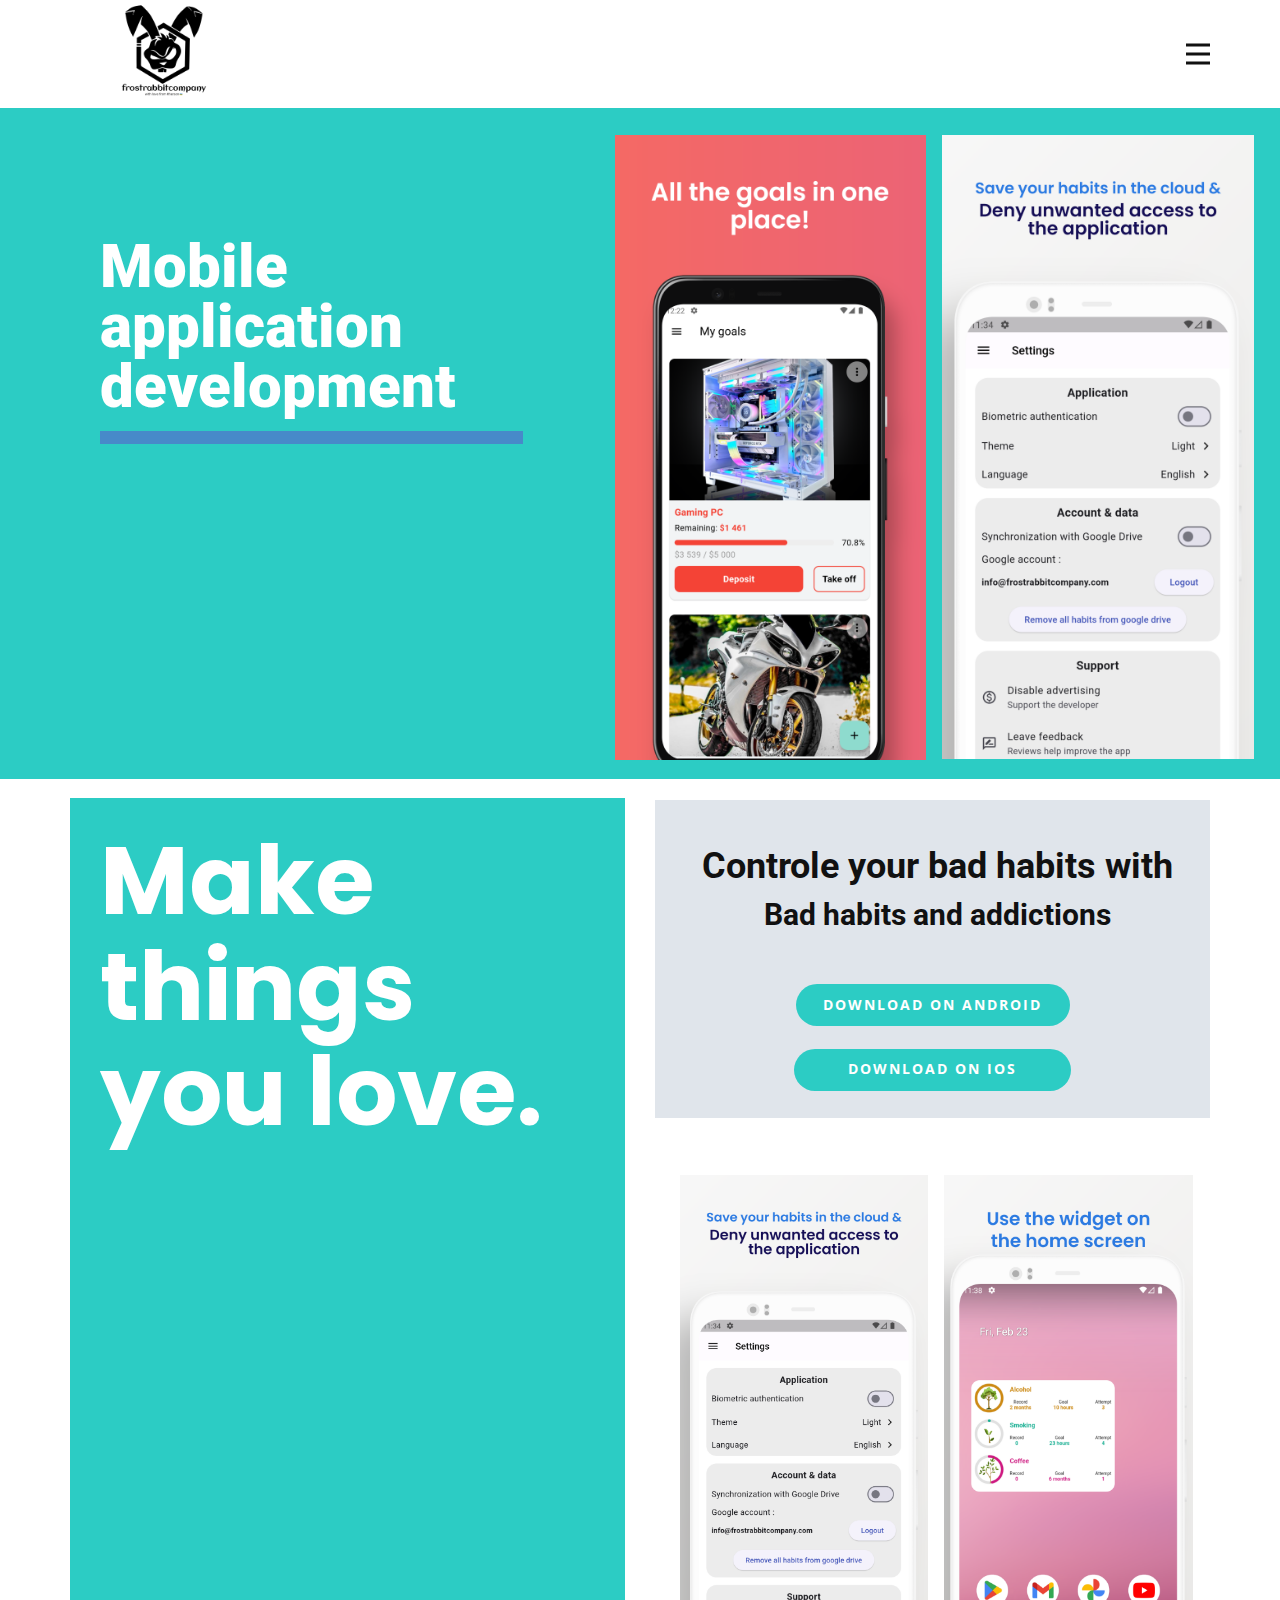
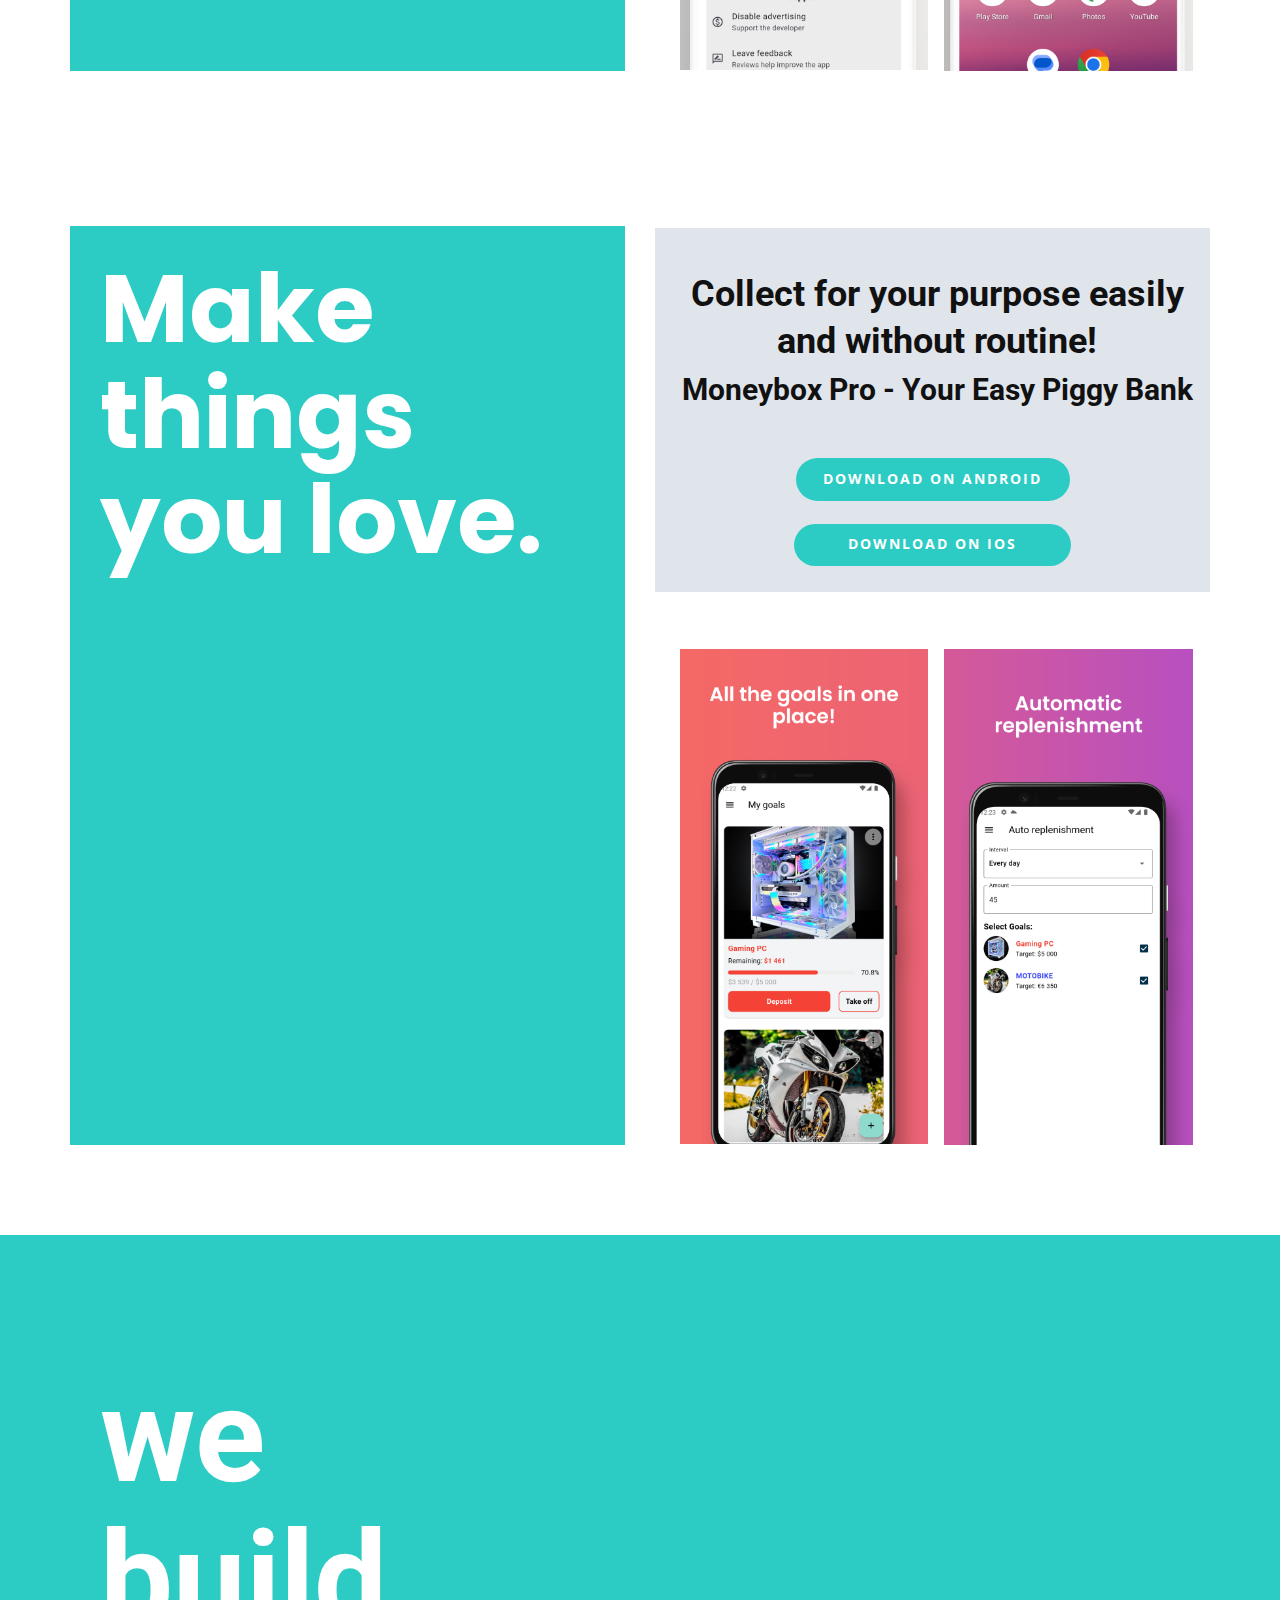
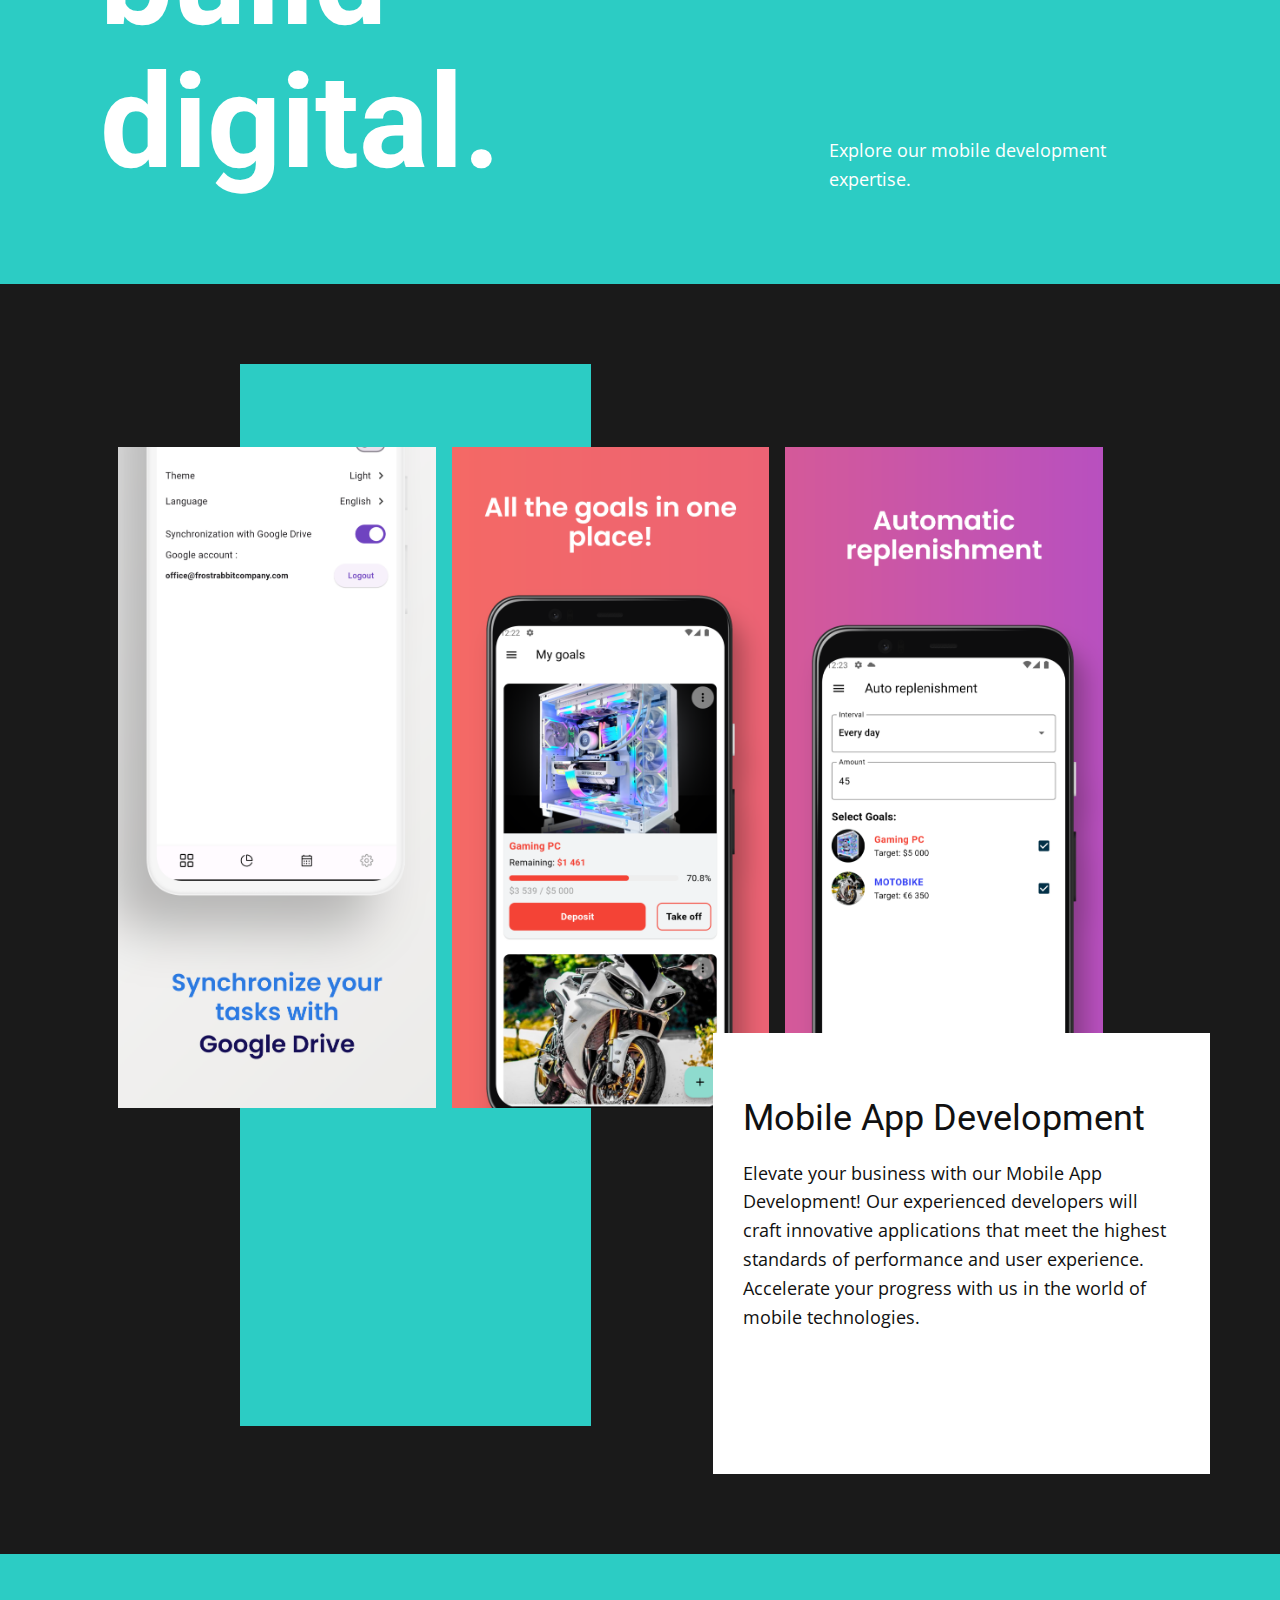
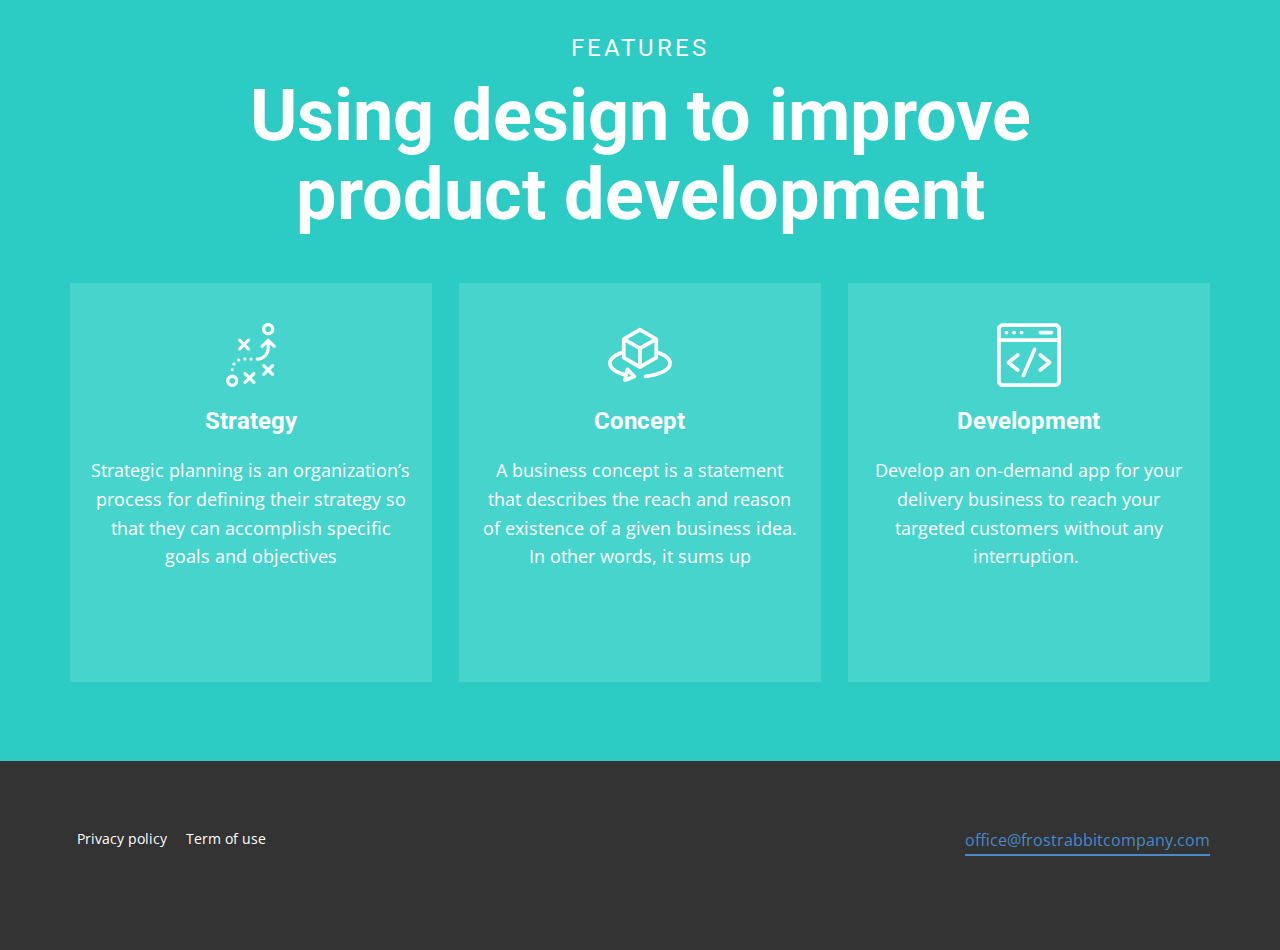
==== index.html @ 2b1144ca "Update index.html" ====
<!DOCTYPE html>
<html style="font-size: 16px;" lang="en"><head>
	<meta name="google-site-verification" content="Pgv9bVNhQT6Ei2tsEYpqFo8s-h8nTmHiDffppSkvlSg" />
    <meta name="viewport" content="width=device-width, initial-scale=1.0">
    <meta charset="utf-8">
    <meta name="keywords" content="Get in touch">
    <meta name="description" content="frostrabbit mobile application">
    <title>Main page</title>
    <link rel="stylesheet" href="nicepage.css" media="screen">
<link rel="stylesheet" href="Main-page.css" media="screen">
    <script class="u-script" type="text/javascript" src="jquery-1.9.1.min.js" defer=""></script>
    <script class="u-script" type="text/javascript" src="nicepage.js" defer=""></script>
    <link rel="icon" href="images/favicon.png">
    <link id="u-theme-google-font" rel="stylesheet" href="https://fonts.googleapis.com/css?family=Roboto:100,100i,300,300i,400,400i,500,500i,700,700i,900,900i|Open+Sans:300,300i,400,400i,500,500i,600,600i,700,700i,800,800i">
    <link id="u-page-google-font" rel="stylesheet" href="https://fonts.googleapis.com/css?family=Poppins:100,100i,200,200i,300,300i,400,400i,500,500i,600,600i,700,700i,800,800i,900,900i">
    
    
    
    
    
    
    <script type="application/ld+json">{
		"@context": "http://schema.org",
		"@type": "Organization",
		"name": "frostrabbit",
		"url": "/",
		"logo": "images/without_bg.png"
}</script>
    <meta name="theme-color" content="#478ac9">
    <meta property="og:title" content="Main page">
    <meta property="og:description" content="frostrabbit mobile application">
    <meta property="og:type" content="website">
    <link rel="canonical" href="/">
  <meta data-intl-tel-input-cdn-path="intlTelInput/"></head>
  <body data-home-page="https://website6149247.nicepage.io/Main-page.html?version=5491d95d-189b-a785-8b67-a51105f7406f" data-home-page-title="Main page" data-path-to-root="./" data-include-products="false" class="u-body u-xl-mode" data-lang="en" data-lang-ru="{&quot;head-title&quot;:&quot;&quot;,&quot;head-keywords&quot;:&quot;Get in touch&quot;,&quot;head-description&quot;:&quot;&quot;}" data-lang-en="{&quot;head-title&quot;:&quot;&quot;,&quot;head-keywords&quot;:&quot;Get in touch&quot;,&quot;head-description&quot;:&quot;&quot;}"><header class="u-clearfix u-header u-header" id="sec-8624"><div class="u-clearfix u-sheet u-sheet-1">
        <a href="Main-page.html" class="u-image u-logo u-image-1" data-image-width="1920" data-image-height="1080" title="Main page">
          <img src="images/without_bg.png" class="u-logo-image u-logo-image-1">
        </a>
        <nav class="u-menu u-menu-hamburger u-offcanvas u-menu-1" data-responsive-from="XL">
          <div class="menu-collapse" style="font-size: 1rem; letter-spacing: 0px; font-weight: 500;">
            <a class="u-button-style u-custom-active-color u-custom-border u-custom-border-color u-custom-hover-color u-custom-left-right-menu-spacing u-custom-padding-bottom u-custom-text-active-color u-custom-text-color u-custom-text-hover-color u-custom-top-bottom-menu-spacing u-nav-link u-text-active-palette-1-base u-text-hover-palette-2-base" href="#" data-lang-ru="{&quot;content&quot;:&quot;<svg class=\&quot;u-svg-link\&quot; viewBox=\&quot;0 0 24 24\&quot;><use xlink:href=\&quot;#menu-hamburger\&quot;></use></svg><svg class=\&quot;u-svg-content\&quot; version=\&quot;1.1\&quot; id=\&quot;menu-hamburger\&quot; viewBox=\&quot;0 0 16 16\&quot; x=\&quot;0px\&quot; y=\&quot;0px\&quot; xmlns:xlink=\&quot;http://www.w3.org/1999/xlink\&quot; xmlns=\&quot;http://www.w3.org/2000/svg\&quot;>    <g>        <rect y=\&quot;1\&quot; width=\&quot;16\&quot; height=\&quot;2\&quot;></rect>        <rect y=\&quot;7\&quot; width=\&quot;16\&quot; height=\&quot;2\&quot;></rect>        <rect y=\&quot;13\&quot; width=\&quot;16\&quot; height=\&quot;2\&quot;></rect>    </g></svg>&quot;,&quot;href&quot;:&quot;#&quot;}" data-lang-en="{&quot;content&quot;:&quot;<svg class=\&quot;u-svg-link\&quot; viewBox=\&quot;0 0 24 24\&quot;><use xlink:href=\&quot;#menu-hamburger\&quot;></use></svg><svg class=\&quot;u-svg-content\&quot; version=\&quot;1.1\&quot; id=\&quot;menu-hamburger\&quot; viewBox=\&quot;0 0 16 16\&quot; x=\&quot;0px\&quot; y=\&quot;0px\&quot; xmlns:xlink=\&quot;http://www.w3.org/1999/xlink\&quot; xmlns=\&quot;http://www.w3.org/2000/svg\&quot;>    <g>        <rect y=\&quot;1\&quot; width=\&quot;16\&quot; height=\&quot;2\&quot;></rect>        <rect y=\&quot;7\&quot; width=\&quot;16\&quot; height=\&quot;2\&quot;></rect>        <rect y=\&quot;13\&quot; width=\&quot;16\&quot; height=\&quot;2\&quot;></rect>    </g></svg>&quot;,&quot;href&quot;:&quot;#&quot;}">
              <svg class="u-svg-link" viewBox="0 0 24 24"><use xlink:href="#menu-hamburger"></use></svg>
              <svg class="u-svg-content" version="1.1" id="menu-hamburger" viewBox="0 0 16 16" x="0px" y="0px" xmlns:xlink="http://www.w3.org/1999/xlink" xmlns="http://www.w3.org/2000/svg"><g><rect y="1" width="16" height="2"></rect><rect y="7" width="16" height="2"></rect><rect y="13" width="16" height="2"></rect>
</g></svg>
            </a>
          </div>
          <div class="u-custom-menu u-nav-container" wfd-invisible="true">
            <ul class="u-nav u-spacing-2 u-unstyled u-nav-1"><li class="u-nav-item"><a class="u-active-grey-5 u-button-style u-hover-grey-10 u-nav-link u-text-active-grey-90 u-text-grey-90 u-text-hover-grey-90" href="terms.html" style="padding: 10px 20px;" data-lang-ru="{&quot;content&quot;:&quot;Terms of use&quot;,&quot;href&quot;:&quot;terms.html&quot;}" data-lang-en="{&quot;content&quot;:&quot;Terms of use&quot;,&quot;href&quot;:&quot;terms.html&quot;}">Terms of use</a>
</li><li class="u-nav-item"><a class="u-active-grey-5 u-button-style u-hover-grey-10 u-nav-link u-text-active-grey-90 u-text-grey-90 u-text-hover-grey-90" href="privacy-policy.html" style="padding: 10px 20px;" data-lang-ru="{&quot;content&quot;:&quot;Privacy policy&quot;,&quot;href&quot;:&quot;privacy-policy.html&quot;}" data-lang-en="{&quot;content&quot;:&quot;Privacy policy&quot;,&quot;href&quot;:&quot;privacy-policy.html&quot;}">Privacy policy</a>
</li></ul>
          </div>
          <div class="u-custom-menu u-nav-container-collapse">
            <div class="u-black u-container-style u-inner-container-layout u-opacity u-opacity-95 u-sidenav">
              <div class="u-inner-container-layout u-sidenav-overflow">
                <div class="u-menu-close"></div>
                <ul class="u-align-center u-nav u-popupmenu-items u-unstyled u-nav-2"><li class="u-nav-item"><a class="u-button-style u-nav-link" href="terms.html" data-lang-ru="{&quot;content&quot;:&quot;Terms of use&quot;,&quot;href&quot;:&quot;terms.html&quot;}" data-lang-en="{&quot;content&quot;:&quot;Terms of use&quot;,&quot;href&quot;:&quot;terms.html&quot;}">Terms of use</a>
</li><li class="u-nav-item"><a class="u-button-style u-nav-link" href="privacy-policy.html" data-lang-ru="{&quot;content&quot;:&quot;Privacy policy&quot;,&quot;href&quot;:&quot;privacy-policy.html&quot;}" data-lang-en="{&quot;content&quot;:&quot;Privacy policy&quot;,&quot;href&quot;:&quot;privacy-policy.html&quot;}">Privacy policy</a>
</li></ul>
              </div>
            </div>
            <div class="u-black u-menu-overlay u-opacity u-opacity-70" wfd-invisible="true"></div>
          </div>
        </nav>
      </div></header> 
    <section class="u-clearfix u-palette-4-base u-section-1" src="" id="sec-90fb">
      <div class="u-clearfix u-sheet u-sheet-1">
        <div class="data-layout-selected u-clearfix u-layout-wrap u-layout-wrap-1">
          <div class="u-layout">
            <div class="u-layout-row">
              <div class="u-container-style u-layout-cell u-left-cell u-size-26-xl u-size-28-md u-size-28-sm u-size-28-xs u-size-29-lg u-layout-cell-1">
                <div class="u-container-layout u-container-layout-1">
                  <h2 class="u-align-left u-text u-text-1" data-lang-ru="Mobil​e application development" data-lang-en="Mobil​e application development">Mobil​e application development</h2>
                  <div class="u-border-13 u-border-palette-1-base u-line u-line-horizontal u-line-1"></div>
                </div>
              </div>
              <div class="u-align-right u-container-style u-layout-cell u-right-cell u-size-31-lg u-size-32-md u-size-32-sm u-size-32-xs u-size-34-xl u-layout-cell-2">
                <div class="u-container-layout u-container-layout-2">
                  <img class="u-image u-image-default u-image-1" src="images/GooglePixel4XLScreenshot0.png" alt="" data-image-width="1520" data-image-height="3040" data-lang-ru="" data-lang-en="">
                  <img class="u-image u-image-default u-image-2" src="images/habitScreenshot5.png" alt="" data-image-width="1520" data-image-height="3040" data-lang-ru="" data-lang-en="">
                </div>
              </div>
            </div>
          </div>
        </div>
      </div>
    </section>
    <section class="u-clearfix u-white u-section-2" id="carousel_f4f0">
      <div class="u-clearfix u-sheet u-sheet-1">
        <div class="data-layout-selected u-clearfix u-expanded-width u-gutter-30 u-layout-wrap u-layout-wrap-1">
          <div class="u-layout">
            <div class="u-layout-row">
              <div class="u-size-30">
                <div class="u-layout-col">
                  <div class="u-container-style u-layout-cell u-palette-4-base u-shape-rectangle u-size-60 u-layout-cell-1">
                    <div class="u-container-layout u-container-layout-1">
                      <h1 class="u-text u-text-default u-text-1" data-lang-ru="Make things you love." data-lang-en="Make things you love.">Make things you love.</h1>
                    </div>
                  </div>
                </div>
              </div>
              <div class="u-size-30">
                <div class="u-layout-col">
                  <div class="u-container-style u-layout-cell u-size-30 u-layout-cell-2">
                    <div class="u-container-layout u-valign-top u-container-layout-2">
                      <div class="u-align-center u-container-style u-expanded-width u-group u-palette-5-light-2 u-shape-rectangle u-group-1">
                        <div class="u-container-layout u-container-layout-3">
                          <h2 class="u-text u-text-2" data-lang-ru="Controle your bad habits with<br><span style=&quot;font-size: 1.875rem;&quot;>Bad Habit Buster Tracker</span>" data-lang-en="Controle your day with<br><span style=&quot;font-size: 1.875rem;&quot;>Control your bad habits with</span>">Controle your bad habits with<br>
                            <span style="font-size: 1.875rem;">Bad habits and addictions</span>
                          </h2>
                          <a href="https://play.google.com/store/apps/details?id=com.frostrabbitcompany.bad_habit_buster" class="u-active-palette-4-light-1 u-btn u-btn-round u-button-style u-hover-palette-4-light-1 u-palette-4-base u-radius-50 u-btn-1" target="_blank" data-lang-ru="{&quot;content&quot;:&quot;download on android&quot;,&quot;href&quot;:&quot;google.play/&quot;}" data-lang-en="{&quot;content&quot;:&quot;download on android&quot;,&quot;href&quot;:&quot;google.play/&quot;}">download on android</a>
                          <a href="" class="u-active-palette-4-light-1 u-btn u-btn-round u-button-style u-hover-palette-4-light-1 u-palette-4-base u-radius-50 u-btn-2" data-lang-ru="{&quot;content&quot;:&quot;download on IOS&quot;,&quot;href&quot;:&quot;https://nicepage.com/&quot;}" data-lang-en="{&quot;content&quot;:&quot;download on IOS&quot;,&quot;href&quot;:&quot;}">download on IOS</a>
                        </div>
                      </div>
                    </div>
                  </div>
                  <div class="u-container-style u-layout-cell u-size-30 u-layout-cell-3">
                    <div class="u-container-layout u-valign-top u-container-layout-4">
                      <img class="u-image u-image-default u-image-1" src="images/habitScreenshot5.png" alt="" data-image-width="1520" data-image-height="3040" data-lang-ru="" data-lang-en="">
                      <img class="u-expanded-height u-image u-image-default u-image-2" src="images/habitScreenshot6.png" alt="" data-image-width="1520" data-image-height="3040" data-lang-ru="" data-lang-en="">
                    </div>
                  </div>
                </div>
              </div>
            </div>
          </div>
        </div>
      </div>
    </section>
<section class="u-clearfix u-white u-section-2" id="carousel_f4f0">
      <div class="u-clearfix u-sheet u-sheet-1">
        <div class="data-layout-selected u-clearfix u-expanded-width u-gutter-30 u-layout-wrap u-layout-wrap-1">
          <div class="u-layout">
            <div class="u-layout-row">
              <div class="u-size-30">
                <div class="u-layout-col">
                  <div class="u-container-style u-layout-cell u-palette-4-base u-shape-rectangle u-size-60 u-layout-cell-1">
                    <div class="u-container-layout u-container-layout-1">
                      <h1 class="u-text u-text-default u-text-1" data-lang-ru="Make things you love." data-lang-en="Make things you love.">Make things you love.</h1>
                    </div>
                  </div>
                </div>
              </div>
              <div class="u-size-30">
                <div class="u-layout-col">
                  <div class="u-container-style u-layout-cell u-size-30 u-layout-cell-2">
                    <div class="u-container-layout u-valign-top u-container-layout-2">
                      <div class="u-align-center u-container-style u-expanded-width u-group u-palette-5-light-2 u-shape-rectangle u-group-1">
                        <div class="u-container-layout u-container-layout-3">
                          <h2 class="u-text u-text-2" data-lang-ru="Collect for your purpose <br><span style=&quot;font-size: 1.875rem;&quot;>easily and without routine!</span>" data-lang-en="Controle your day with<br><span style=&quot;font-size: 1.875rem;&quot;>TaskTracker: Ultimate Todo list</span>">Collect for your purpose easily and without routine!<br>
                            <span style="font-size: 1.875rem;">Moneybox Pro - Your Easy Piggy Bank</span>
                          </h2>
                          <a href="https://play.google.com/store/apps/details?id=com.frostrabbitcompany.money_box.money_box" class="u-active-palette-4-light-1 u-btn u-btn-round u-button-style u-hover-palette-4-light-1 u-palette-4-base u-radius-50 u-btn-1" target="_blank" data-lang-ru="{&quot;content&quot;:&quot;download on android&quot;,&quot;href&quot;:&quot;google.play/&quot;}" data-lang-en="{&quot;content&quot;:&quot;download on android&quot;,&quot;href&quot;:&quot;google.play/&quot;}">download on android</a>
                          <a href="" class="u-active-palette-4-light-1 u-btn u-btn-round u-button-style u-hover-palette-4-light-1 u-palette-4-base u-radius-50 u-btn-2" data-lang-ru="{&quot;content&quot;:&quot;download on IOS&quot;,&quot;href&quot;:&quot;https://nicepage.com/&quot;}" data-lang-en="{&quot;content&quot;:&quot;download on IOS&quot;,&quot;href&quot;:&quot;https://nicepage.com/&quot;}">download on IOS</a>
                        </div>
                      </div>
                    </div>
                  </div>
                  <div class="u-container-style u-layout-cell u-size-30 u-layout-cell-3">
                    <div class="u-container-layout u-valign-top u-container-layout-4">
                      <img class="u-image u-image-default u-image-1" src="images/GooglePixel4XLScreenshot0.png" alt="" data-image-width="1520" data-image-height="3040" data-lang-ru="" data-lang-en="">
                      <img class="u-expanded-height u-image u-image-default u-image-2" src="images/GooglePixel4XLScreenshot1.png" alt="" data-image-width="1520" data-image-height="3040" data-lang-ru="" data-lang-en="">
                    </div>
                  </div>
                </div>
              </div>
            </div>
          </div>
        </div>
      </div>
    </section>
    <section class="u-clearfix u-palette-4-base u-section-3" id="carousel_27c0">
      <div class="u-clearfix u-sheet u-valign-middle-lg u-valign-middle-md u-valign-middle-xl u-sheet-1">
        <div class="data-layout-selected u-clearfix u-expanded-width u-layout-wrap u-layout-wrap-1">
          <div class="u-layout">
            <div class="u-layout-row">
              <div class="u-container-style u-layout-cell u-size-30 u-layout-cell-1">
                <div class="u-container-layout u-valign-bottom u-container-layout-1">
                  <h1 class="u-text u-text-1" data-lang-ru="we<br>build<br>digital." data-lang-en="we<br>build<br>digital.">we<br>build<br>digital.
                  </h1>
                </div>
              </div>
              <div class="u-container-style u-layout-cell u-size-30 u-layout-cell-2">
                <div class="u-container-layout u-valign-bottom u-container-layout-2">
                  <p class="u-text u-text-default u-text-2" data-lang-ru="​Explore our mobile development expertise." data-lang-en="​Explore our mobile development expertise."> Explore our mobile development expertise.</p>
                </div>
              </div>
            </div>
          </div>
        </div>
      </div>
    </section>
    <section class="u-clearfix u-grey-90 u-section-4" id="carousel_7351">
      <div class="u-clearfix u-sheet u-valign-middle-xs u-sheet-1">
        <div class="u-palette-4-base u-shape u-shape-rectangle u-shape-1"></div>
        <div class="u-gallery u-layout-grid u-lightbox u-no-transition u-show-text-on-hover u-gallery-1">
          <div class="u-gallery-inner u-gallery-inner-1">
            <div class="u-effect-fade u-gallery-item">
              <div class="u-back-slide" data-image-width="1520" data-image-height="3040">
                <img class="u-back-image u-expanded" src="images/GooglePixel4XLScreenshot3.png">
              </div>
              <div class="u-over-slide u-shading u-over-slide-1"></div>
            </div>
            <div class="u-effect-fade u-gallery-item">
              <div class="u-back-slide" data-image-width="1520" data-image-height="3040">
                <img class="u-back-image u-expanded" src="images/GooglePixel4XLScreenshot0.png">
              </div>
              <div class="u-over-slide u-shading u-over-slide-2"></div>
            </div>
            <div class="u-effect-fade u-gallery-item">
              <div class="u-back-slide" data-image-width="1520" data-image-height="3040">
                <img class="u-back-image u-expanded" src="images/GooglePixel4XLScreenshot1.png">
              </div>
              <div class="u-over-slide u-shading u-over-slide-3"></div>
            </div>
          </div>
        </div>
        <div class="u-container-style u-expanded-width-xs u-group u-white u-group-1">
          <div class="u-container-layout u-container-layout-1">
            <h2 class="u-text u-text-1" data-lang-ru="Mobile App Development " data-lang-en="Mobile App Development ">Mobile App Development </h2>
            <p class="u-text u-text-2" data-lang-ru="​Elevate your business with our Mobile App Development! Our experienced developers will craft innovative applications that meet the highest standards of performance and user experience. Accelerate your progress with us in the world of mobile technologies." data-lang-en="​Elevate your business with our Mobile App Development! Our experienced developers will craft innovative applications that meet the highest standards of performance and user experience. Accelerate your progress with us in the world of mobile technologies."> Elevate your business with our Mobile App Development! Our experienced developers will craft innovative applications that meet the highest standards of performance and user experience. Accelerate your progress with us in the world of mobile technologies.</p>
          </div>
        </div>
      </div>
    </section>
    <section class="u-align-center u-clearfix u-palette-4-base u-section-5" id="carousel_d587">
      <div class="u-clearfix u-sheet u-valign-middle-lg u-valign-middle-md u-valign-middle-sm u-valign-middle-xs u-sheet-1">
        <h4 class="u-text u-text-1" data-lang-ru="Features" data-lang-en="Features">Features</h4>
        <h1 class="u-text u-text-2" data-lang-ru="Using design to improve product development" data-lang-en="Using design to improve product development">Using design to improve product development</h1>
        <div class="u-expanded-width u-list u-list-1">
          <div class="u-repeater u-repeater-1">
            <div class="u-align-center u-container-style u-list-item u-opacity u-opacity-20 u-palette-4-light-2 u-repeater-item u-shape-rectangle u-list-item-1">
              <div class="u-container-layout u-similar-container u-container-layout-1"><span class="u-icon u-icon-circle u-text-body-alt-color u-icon-1"><svg class="u-svg-link" preserveAspectRatio="xMidYMin slice" viewBox="0 0 486.9 486.9" style=""><use xlink:href="#svg-54fe"></use></svg><svg class="u-svg-content" viewBox="0 0 486.9 486.9" x="0px" y="0px" id="svg-54fe" style="enable-background:new 0 0 486.9 486.9;"><g><g><path d="M374.288,93.2c25.6,0,46.4-20.9,46.4-46.6S399.888,0,374.288,0s-46.4,21-46.4,46.6S348.688,93.2,374.288,93.2z     M374.288,24.1c12.3,0,22.4,10.1,22.4,22.6s-10,22.6-22.4,22.6s-22.4-10.2-22.4-22.7S361.888,24.1,374.288,24.1z"></path><path d="M100.688,393.7c-25.6,0-46.4,20.9-46.4,46.6s20.8,46.6,46.4,46.6s46.4-20.9,46.4-46.6S126.188,393.7,100.688,393.7z     M100.688,462.9c-12.3,0-22.4-10.1-22.4-22.6c0-12.4,10-22.6,22.4-22.6s22.4,10.1,22.4,22.6    C122.988,452.7,112.988,462.9,100.688,462.9z"></path><path d="M215.388,206.5c2.3,2.3,5.4,3.5,8.5,3.5s6.1-1.2,8.5-3.5c4.7-4.7,4.7-12.3,0-17l-25-25l25-25c4.7-4.7,4.7-12.3,0-17    c-4.7-4.7-12.3-4.7-17,0l-25,25l-25-25c-4.7-4.7-12.3-4.7-17,0c-4.7,4.7-4.7,12.3,0,17l25,25l-25,25c-4.7,4.7-4.7,12.3,0,17    c2.3,2.3,5.4,3.5,8.5,3.5s6.1-1.2,8.5-3.5l25-25L215.388,206.5z"></path><path d="M416.288,315c-4.7-4.7-12.3-4.7-17,0l-25,25l-25-25c-4.7-4.7-12.3-4.7-17,0s-4.7,12.3,0,17l25,25l-25,25    c-4.7,4.7-4.7,12.3,0,17c2.3,2.3,5.4,3.5,8.5,3.5s6.1-1.2,8.5-3.5l25-25l25,25c2.3,2.3,5.4,3.5,8.5,3.5s6.1-1.2,8.5-3.5    c4.7-4.7,4.7-12.3,0-17l-25-25l25-25C420.988,327.2,420.988,319.7,416.288,315z"></path><path d="M274.088,376.9c-4.7-4.7-12.3-4.7-17,0l-25,25l-25-25c-4.7-4.7-12.3-4.7-17,0c-4.7,4.7-4.7,12.3,0,17l25,25l-25,25    c-4.7,4.7-4.7,12.3,0,17c2.3,2.3,5.4,3.5,8.5,3.5s6.1-1.2,8.5-3.5l25-25l25,25c2.3,2.3,5.4,3.5,8.5,3.5s6.1-1.2,8.5-3.5    c4.7-4.7,4.7-12.3,0-17l-25-25l25-25C278.688,389.2,278.688,381.6,274.088,376.9z"></path><path d="M196.388,286.7c6.6,0,12-5.4,12-12c0-6.6-5.4-12-12-12s-12,5.4-12,12C184.388,281.3,189.688,286.7,196.388,286.7z"></path><path d="M107.488,322.1c2,1.3,4.3,2,6.6,2c3.9,0,7.7-1.9,10-5.4c3.6-5.5,2.1-13-3.4-16.6c-5.5-3.6-13-2.1-16.6,3.4    C100.388,311,101.888,318.5,107.488,322.1z"></path><path d="M144.988,270.8c-6.1,2.7-8.8,9.8-6.1,15.8c2,4.5,6.4,7.1,11,7.1c1.6,0,3.3-0.3,4.9-1c6.1-2.7,8.8-9.8,6.1-15.8    C158.087,270.8,150.988,268.1,144.988,270.8z"></path><circle cx="243.888" cy="274.7" r="12"></circle><path d="M100.688,369c3.2,0,6.3-1.3,8.5-3.5s3.5-5.3,3.5-8.5s-1.3-6.3-3.5-8.5s-5.3-3.5-8.5-3.5s-6.3,1.3-8.5,3.5    s-3.5,5.3-3.5,8.5s1.3,6.3,3.5,8.5S97.488,369,100.688,369z"></path><path d="M429.088,170.2l-46.4-46.4c-4.7-4.7-12.3-4.7-17,0l-46.4,46.4c-4.7,4.7-4.7,12.3,0,17s12.3,4.7,17,0l25.9-25.9v31    c0,38.8-31.8,70.3-70.9,70.3c-6.6,0-12,5.4-12,12c0,6.6,5.4,12,12,12c52.3,0,94.9-42.3,94.9-94.3v-31.1l25.9,25.9    c2.3,2.3,5.4,3.5,8.5,3.5s6.1-1.2,8.5-3.5C433.788,182.5,433.788,174.9,429.088,170.2z"></path>
</g>
</g></svg></span>
                <h4 class="u-text u-text-body-alt-color u-text-3" data-lang-ru="Strategy" data-lang-en="Strategy">Strategy</h4>
                <p class="u-text u-text-body-alt-color u-text-4" data-lang-ru="Strategic planning is an organization’s process for defining their strategy so that they can accomplish specific goals and objectives" data-lang-en="Strategic planning is an organization’s process for defining their strategy so that they can accomplish specific goals and objectives">Strategic planning is an organization’s process for defining their strategy so that they can accomplish specific goals and objectives</p>
              </div>
            </div>
            <div class="u-align-center u-container-style u-list-item u-opacity u-opacity-20 u-palette-4-light-2 u-repeater-item u-shape-rectangle u-video-cover u-list-item-2">
              <div class="u-container-layout u-similar-container u-container-layout-2"><span class="u-icon u-icon-circle u-text-body-alt-color u-icon-2"><svg class="u-svg-link" preserveAspectRatio="xMidYMin slice" viewBox="0 0 512 512" style=""><use xlink:href="#svg-3b4d"></use></svg><svg class="u-svg-content" viewBox="0 0 512 512" id="svg-3b4d"><g><path d="m400.904 222.798v-94.404c0-7.224-5.133-13.354-12.119-14.72l-126.096-72.801c-4.641-2.68-10.359-2.68-15 0l-129.093 74.532c-4.641 2.679-7.5 7.631-7.5 12.99v94.404c-49.739 15.649-111.096 47.948-111.096 100.064 0 44.723 47.412 83.574 127.305 104.758l-5.96 27.292c-2.556 11.702 9.041 21.601 20.226 17.127l75-30c9.922-3.967 12.64-16.794 5.129-24.439l-56-57c-8.332-8.478-22.812-4.334-25.355 7.313l-6.631 30.363c-63.304-17.056-103.714-46.228-103.714-75.414 0-25.345 30.686-50.947 81.096-68.464v23.06c0 5.359 2.859 10.311 7.5 12.99l129.904 75c4.641 2.68 10.359 2.68 15 0l129.904-75c4.641-2.68 7.5-7.631 7.5-12.99v-23.06c50.41 17.517 81.096 43.119 81.096 68.464 0 55.546-121.998 83.743-181.91 88.684-8.256.682-14.396 7.928-13.715 16.184.675 8.174 7.835 14.395 16.184 13.715 78.101-6.457 209.441-40.205 209.441-118.583 0-52.121-61.374-84.42-111.096-100.065zm-237.167 178.612 20.773 21.144-27.821 11.129zm91.452-330.227 99.904 57.68c-12.197 7.042-90.954 52.512-99.093 57.211-8.88-5.127-86.579-49.986-99.904-57.68zm-114.093 83.193 99.904 57.679v114.423l-99.904-57.68zm229.808 114.422-99.904 57.68v-114.423l99.904-57.679z"></path>
</g></svg></span>
                <h4 class="u-text u-text-body-alt-color u-text-5" data-lang-ru="Concept" data-lang-en="Concept">Concept</h4>
                <p class="u-text u-text-body-alt-color u-text-6" data-lang-ru="A business concept is a statement that describes the reach and reason of existence of a given business idea. In other words, it sums up" data-lang-en="A business concept is a statement that describes the reach and reason of existence of a given business idea. In other words, it sums up">A business concept is a statement that describes the reach and reason of existence of a given business idea. In other words, it sums up</p>
              </div>
            </div>
            <div class="u-align-center u-container-style u-list-item u-opacity u-opacity-20 u-palette-4-light-2 u-repeater-item u-shape-rectangle u-video-cover u-list-item-3">
              <div class="u-container-layout u-similar-container u-container-layout-3"><span class="u-icon u-icon-circle u-icon-3"><svg class="u-svg-link" preserveAspectRatio="xMidYMin slice" viewBox="0 0 512 512" style=""><use xlink:href="#svg-9ced"></use></svg><svg class="u-svg-content" viewBox="0 0 512 512" id="svg-9ced"><path d="m467 1h-422c-24.813 0-45 20.187-45 45v420c0 24.813 20.187 45 45 45h422c24.813 0 45-20.187 45-45v-420c0-24.813-20.187-45-45-45zm-422 30h422c8.271 0 15 6.729 15 15v75h-452v-75c0-8.271 6.729-15 15-15zm422 450h-422c-8.271 0-15-6.729-15-15v-315h452v315c0 8.271-6.729 15-15 15z"></path><path d="m306.909 197.213c-7.614-3.263-16.433.264-19.696 7.878l-90 210c-3.264 7.614.264 16.433 7.878 19.696 7.617 3.264 16.434-.266 19.696-7.878l90-210c3.264-7.615-.264-16.433-7.878-19.696z"></path><path d="m177.713 246.629c-5.176-6.469-14.617-7.517-21.083-2.342l-75 60c-7.499 5.997-7.504 17.424 0 23.426l75 60c6.469 5.176 15.91 4.126 21.083-2.342 5.175-6.469 4.127-15.909-2.343-21.083l-60.358-48.288 60.358-48.287c6.47-5.175 7.518-14.614 2.343-21.084z"></path><path d="m430.37 304.287-75-60c-6.469-5.176-15.909-4.127-21.083 2.342-5.175 6.469-4.127 15.909 2.343 21.083l60.358 48.288-60.358 48.287c-6.47 5.175-7.518 14.614-2.343 21.083 5.182 6.476 14.623 7.512 21.083 2.342l75-60c7.499-5.997 7.504-17.423 0-23.425z"></path><circle cx="76" cy="76" r="15"></circle><circle cx="136" cy="76" r="15"></circle><circle cx="196" cy="76" r="15"></circle><path d="m346 91h90c8.284 0 15-6.716 15-15s-6.716-15-15-15h-90c-8.284 0-15 6.716-15 15s6.716 15 15 15z"></path></svg></span>
                <h4 class="u-text u-text-body-alt-color u-text-7" data-lang-ru="Development" data-lang-en="Development">Development</h4>
                <p class="u-text u-text-body-alt-color u-text-8" data-lang-ru="Develop an on-demand app for your delivery business to reach your targeted customers without any interruption.&amp;nbsp;" data-lang-en="Develop an on-demand app for your delivery business to reach your targeted customers without any interruption.&amp;nbsp;">Develop an on-demand app for your delivery business to reach your targeted customers without any interruption.&nbsp;</p>
              </div>
            </div>
          </div>
        </div>
      </div>
    </section>
    
    
    <footer class="u-align-center u-clearfix u-footer u-grey-80 u-footer" id="sec-a418"><div class="u-clearfix u-sheet u-sheet-1">
        <a href="mailto:office@frostrabbitcompany.com?subject=Mobile%20application" class="u-active-none u-border-2 u-border-hover-palette-2-base u-border-no-left u-border-no-right u-border-no-top u-border-palette-1-base u-btn u-btn-rectangle u-button-style u-hover-none u-none u-btn-1" data-lang-ru="{&quot;content&quot;:&quot;​office@frostrabbitcompany.com&quot;,&quot;href&quot;:&quot;mailto:office@frostrabbitcompany.com?subject=Mobile%20application&quot;}" data-lang-en="{&quot;content&quot;:&quot;​office@frostrabbitcompany.com&quot;,&quot;href&quot;:&quot;mailto:office@frostrabbitcompany.com?subject=Mobile%20application&quot;}"> office@frostrabbitcompany.com</a>
        <p class="u-small-text u-text u-text-variant u-text-1" data-lang-ru="<a class=&quot;u-active-none u-border-none u-btn u-button-link u-button-style u-hover-none u-none u-text-body-alt-color u-text-hover-palette-2-base u-btn-2&quot; href=&quot;63802630&quot; target=&quot;_blank&quot; style=&quot;background-image: none; padding-top: 0px; padding-bottom: 0px; padding-left: 0px; padding-right: 0px&quot;>Term of use</a>" data-lang-en="<a class=&quot;u-active-none u-border-none u-btn u-button-link u-button-style u-hover-none u-none u-text-body-alt-color u-text-hover-palette-2-base u-btn-2&quot; href=&quot;63802630&quot; target=&quot;_blank&quot; style=&quot;background-image: none; padding-top: 0px; padding-bottom: 0px; padding-left: 0px; padding-right: 0px&quot;>Term of use</a>">
          <a class="u-active-none u-border-none u-btn u-button-link u-button-style u-hover-none u-none u-text-body-alt-color u-text-hover-palette-2-base u-btn-2" href="terms.html" target="_blank" data-lang-ru="{&quot;content&quot;:&quot;Term of use&quot;,&quot;href&quot;:&quot;63802630&quot;}" data-lang-en="{&quot;content&quot;:&quot;Term of use&quot;,&quot;href&quot;:&quot;63802630&quot;}">Term of use</a>
        </p>
        <p class="u-small-text u-text u-text-variant u-text-2" data-lang-ru="<a class=&quot;u-active-none u-border-active-palette-2-dark-1 u-border-hover-palette-2-base u-border-none u-btn u-button-link u-button-style u-hover-none u-none u-text-active-white u-text-body-alt-color u-text-hover-palette-2-base u-btn-3&quot; href=&quot;31888057&quot; target=&quot;_blank&quot; style=&quot;background-image: none; padding-top: 0px; padding-bottom: 0px; padding-left: 0px; padding-right: 0px&quot;>Privacy policy</a>" data-lang-en="<a class=&quot;u-active-none u-border-active-palette-2-dark-1 u-border-hover-palette-2-base u-border-none u-btn u-button-link u-button-style u-hover-none u-none u-text-active-white u-text-body-alt-color u-text-hover-palette-2-base u-btn-3&quot; href=&quot;31888057&quot; target=&quot;_blank&quot; style=&quot;background-image: none; padding-top: 0px; padding-bottom: 0px; padding-left: 0px; padding-right: 0px&quot;>Privacy policy</a>">
          <a class="u-active-none u-border-active-palette-2-dark-1 u-border-hover-palette-2-base u-border-none u-btn u-button-link u-button-style u-hover-none u-none u-text-active-white u-text-body-alt-color u-text-hover-palette-2-base u-btn-3" href="​privacy-policy.html" target="_blank" data-lang-ru="{&quot;content&quot;:&quot;Privacy policy&quot;,&quot;href&quot;:&quot;31888057&quot;}" data-lang-en="{&quot;content&quot;:&quot;Privacy policy&quot;,&quot;href&quot;:&quot;31888057&quot;}">Privacy policy</a>
        </p>
      </div></footer>
  
</body></html>
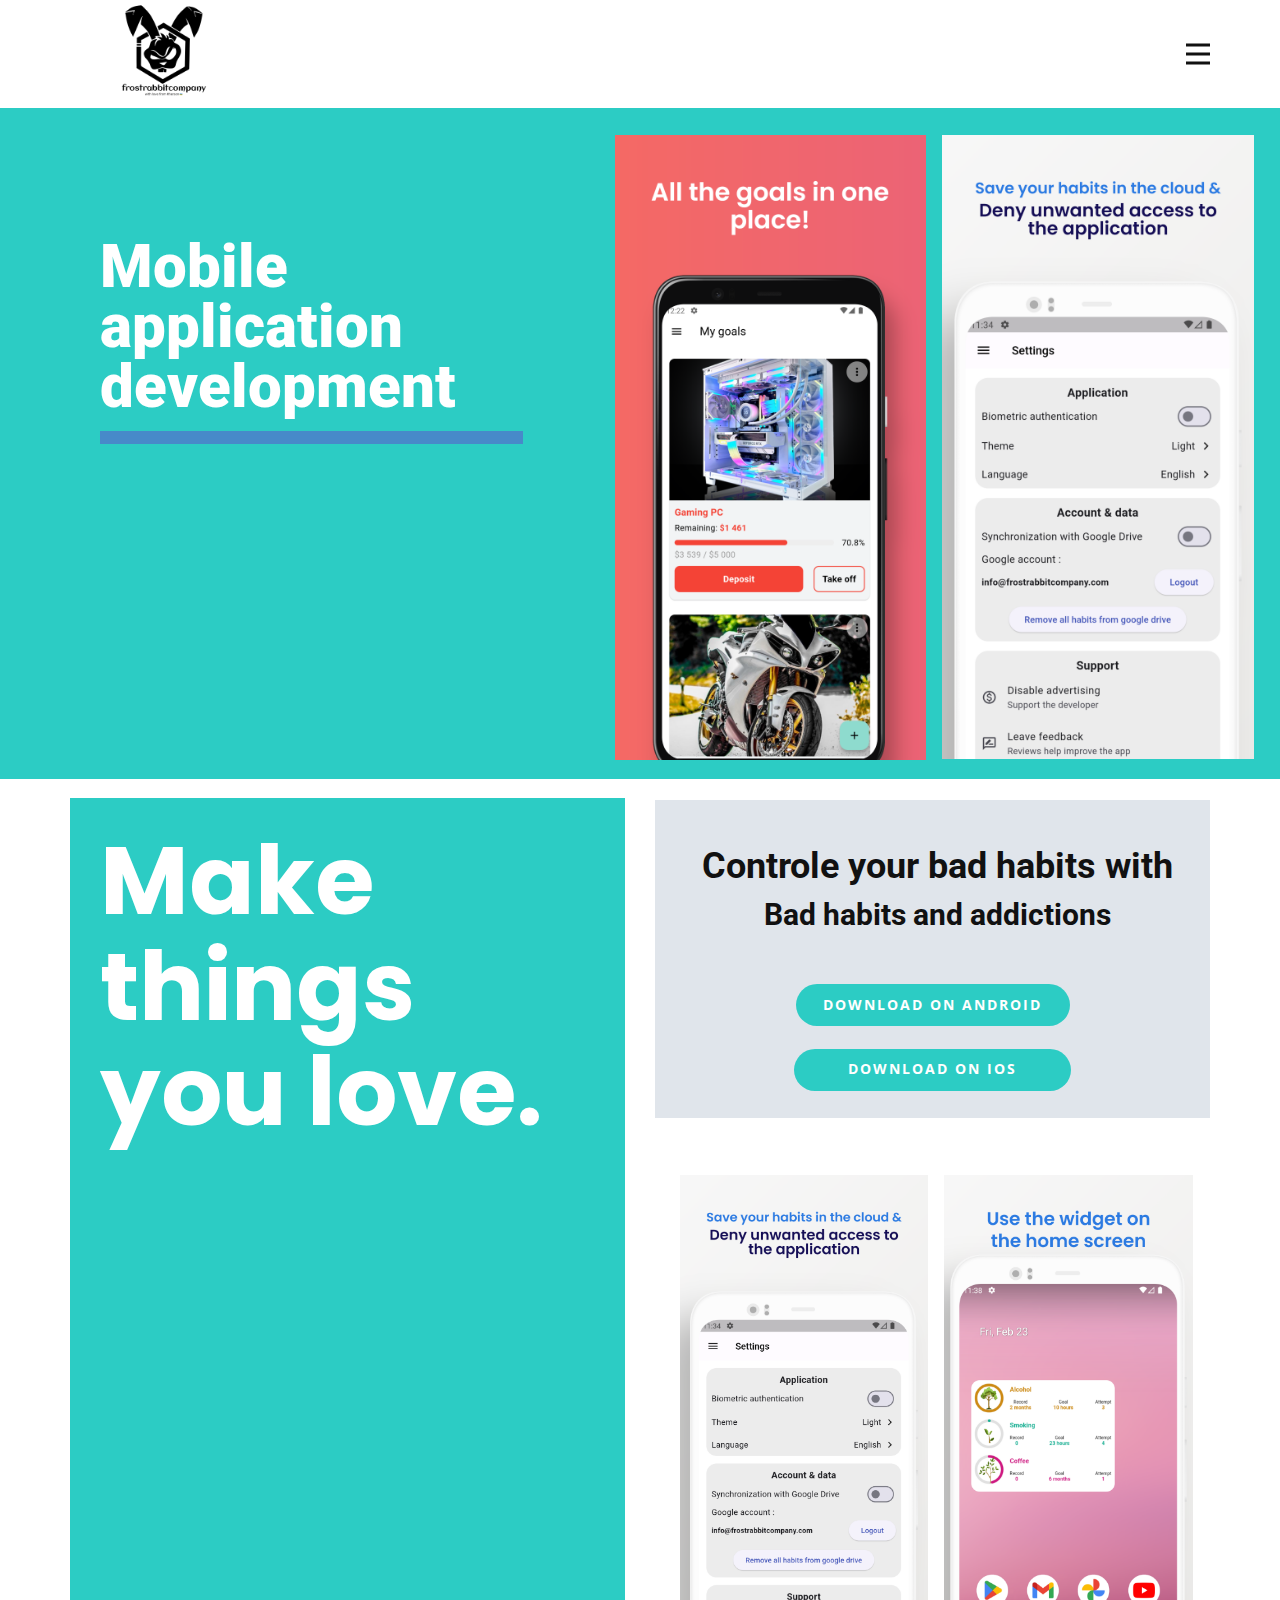
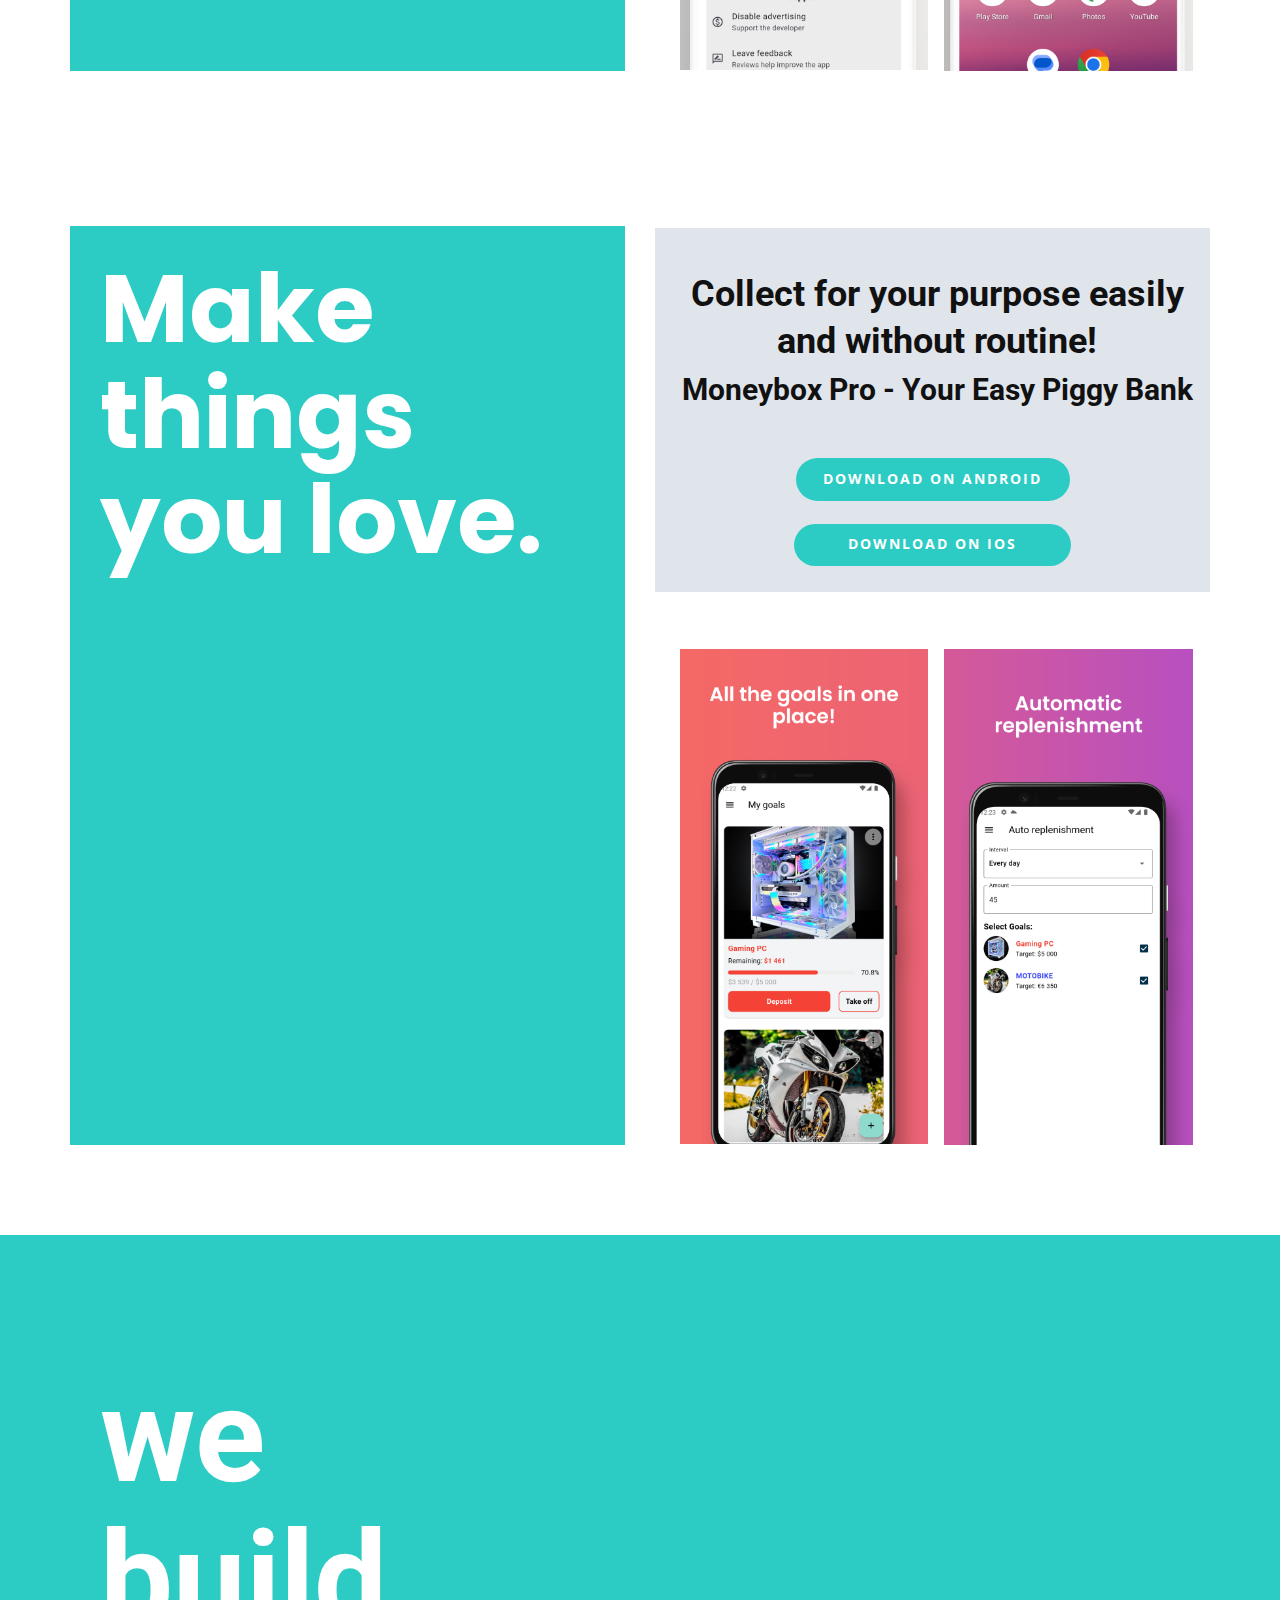
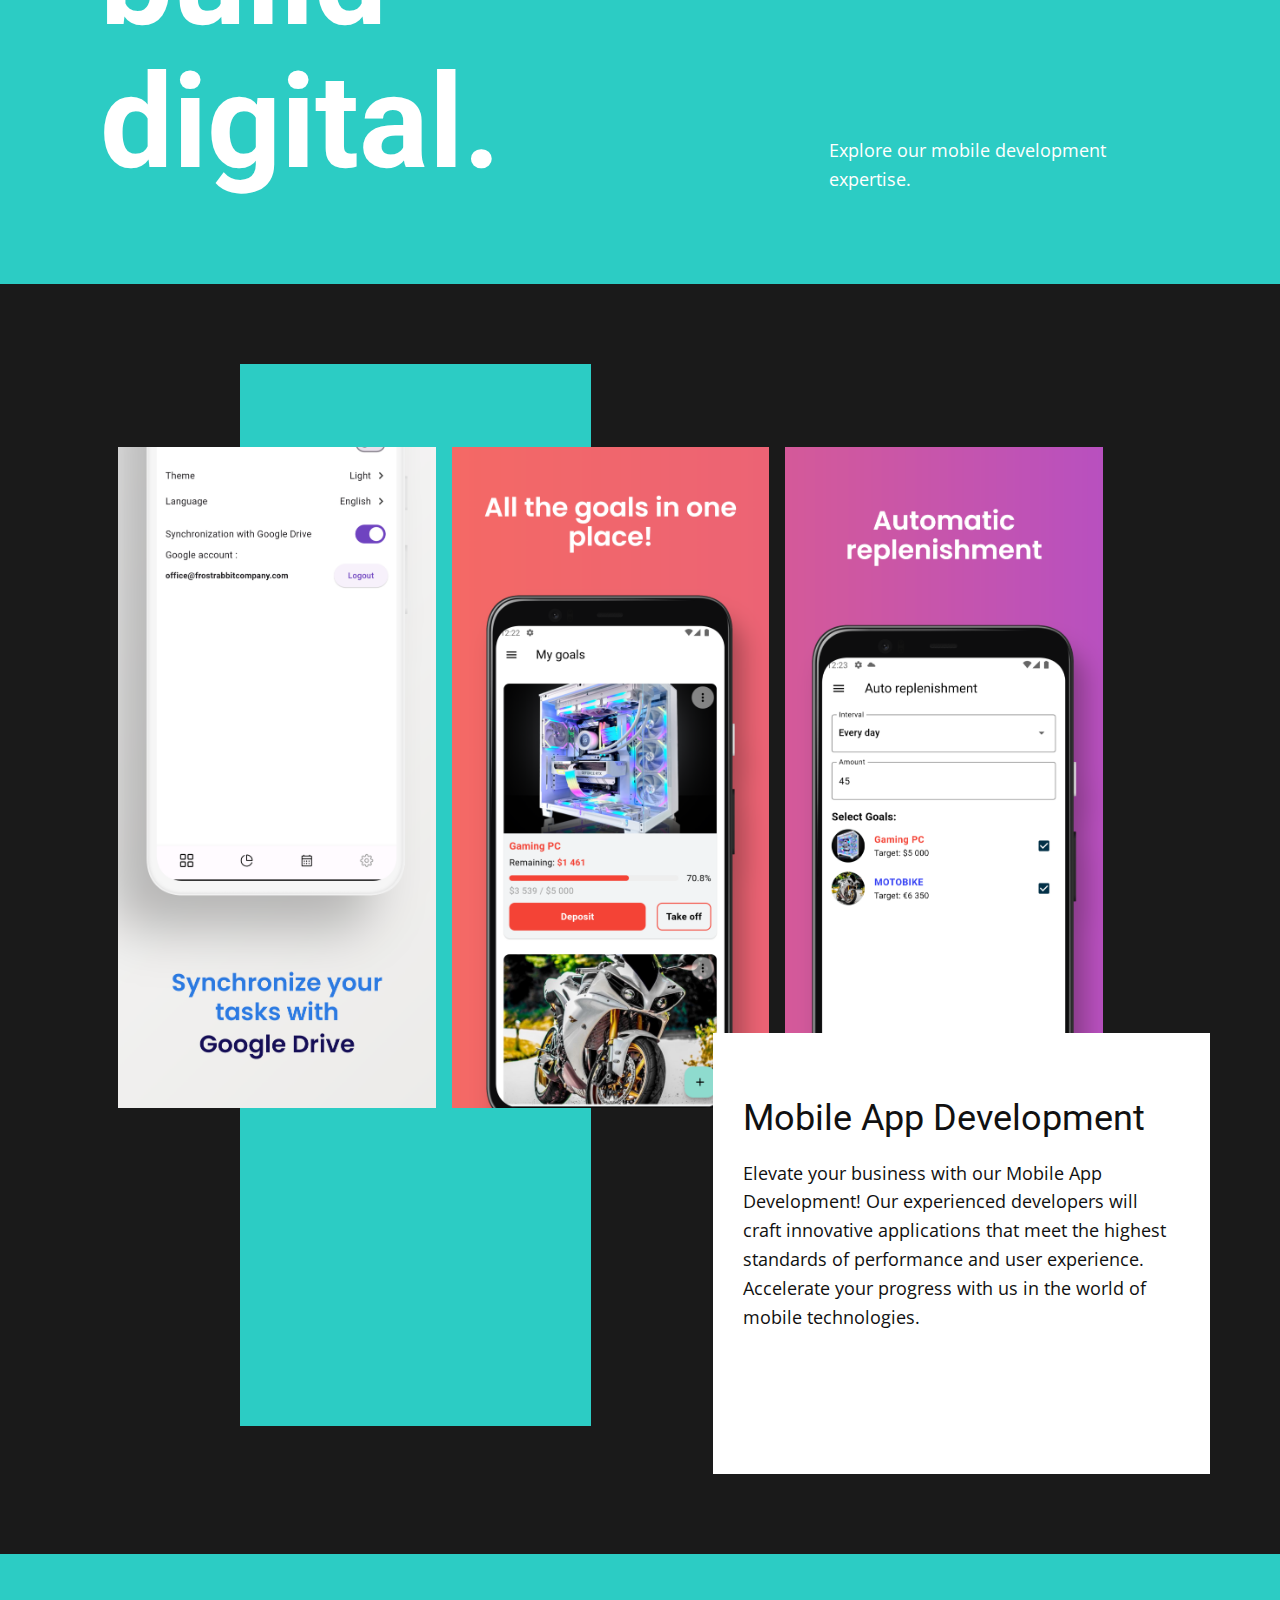
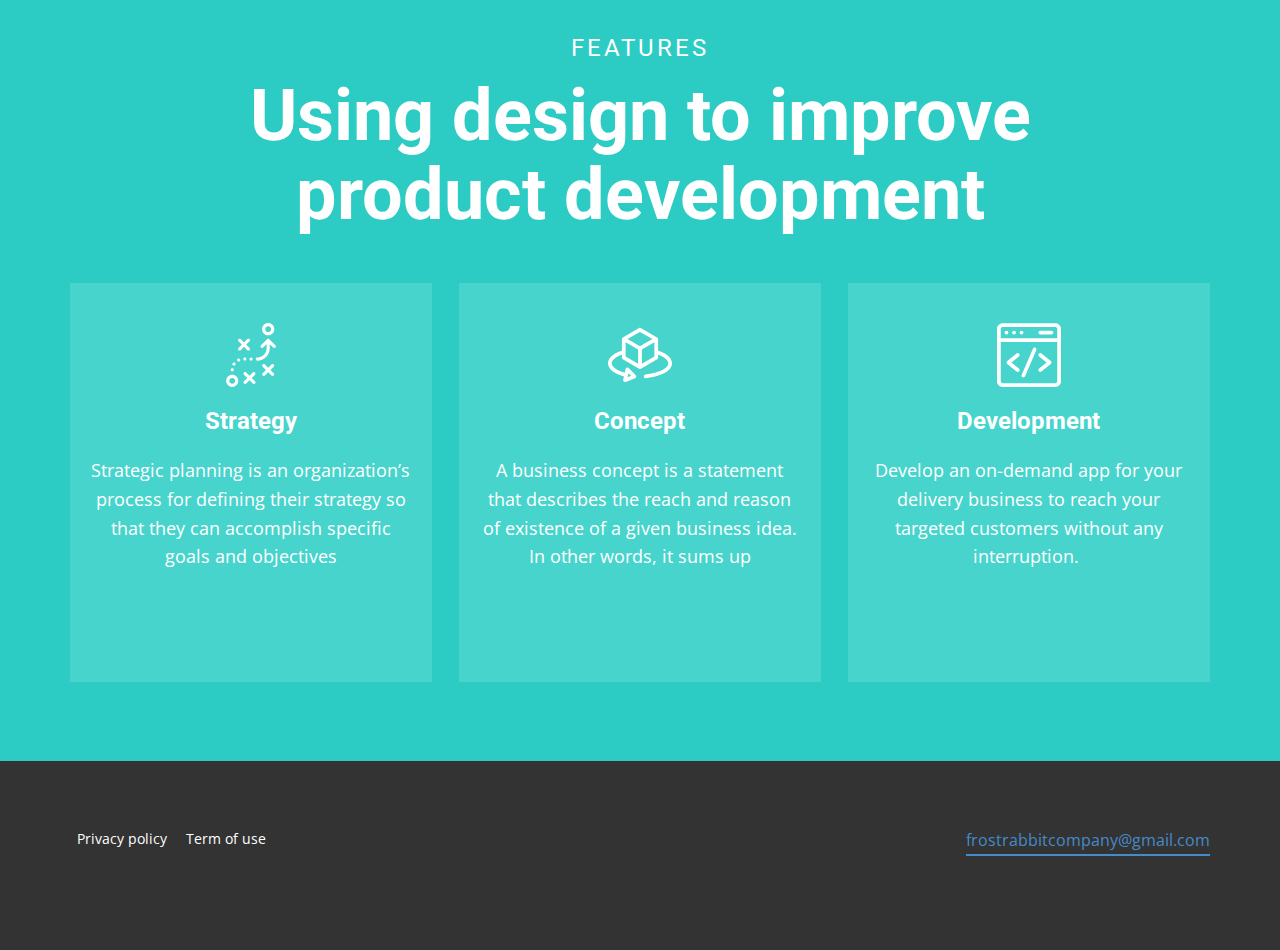
==== commit 571e3ce4: "Update index.html" ====
--- a/index.html
+++ b/index.html
@@ -256,12 +256,12 @@
     
     
     <footer class="u-align-center u-clearfix u-footer u-grey-80 u-footer" id="sec-a418"><div class="u-clearfix u-sheet u-sheet-1">
-        <a href="mailto:office@frostrabbitcompany.com?subject=Mobile%20application" class="u-active-none u-border-2 u-border-hover-palette-2-base u-border-no-left u-border-no-right u-border-no-top u-border-palette-1-base u-btn u-btn-rectangle u-button-style u-hover-none u-none u-btn-1" data-lang-ru="{&quot;content&quot;:&quot;​office@frostrabbitcompany.com&quot;,&quot;href&quot;:&quot;mailto:office@frostrabbitcompany.com?subject=Mobile%20application&quot;}" data-lang-en="{&quot;content&quot;:&quot;​office@frostrabbitcompany.com&quot;,&quot;href&quot;:&quot;mailto:office@frostrabbitcompany.com?subject=Mobile%20application&quot;}"> office@frostrabbitcompany.com</a>
+        <a href="mailto:frostrabbitcompany@gmail.com?subject=Mobile%20application" class="u-active-none u-border-2 u-border-hover-palette-2-base u-border-no-left u-border-no-right u-border-no-top u-border-palette-1-base u-btn u-btn-rectangle u-button-style u-hover-none u-none u-btn-1" data-lang-ru="{&quot;content&quot;:&quot;​office@frostrabbitcompany.com&quot;,&quot;href&quot;:&quot;mailto:office@frostrabbitcompany.com?subject=Mobile%20application&quot;}" data-lang-en="{&quot;content&quot;:&quot;​office@frostrabbitcompany.com&quot;,&quot;href&quot;:&quot;mailto:office@frostrabbitcompany.com?subject=Mobile%20application&quot;}">frostrabbitcompany@gmail.com</a>
         <p class="u-small-text u-text u-text-variant u-text-1" data-lang-ru="<a class=&quot;u-active-none u-border-none u-btn u-button-link u-button-style u-hover-none u-none u-text-body-alt-color u-text-hover-palette-2-base u-btn-2&quot; href=&quot;63802630&quot; target=&quot;_blank&quot; style=&quot;background-image: none; padding-top: 0px; padding-bottom: 0px; padding-left: 0px; padding-right: 0px&quot;>Term of use</a>" data-lang-en="<a class=&quot;u-active-none u-border-none u-btn u-button-link u-button-style u-hover-none u-none u-text-body-alt-color u-text-hover-palette-2-base u-btn-2&quot; href=&quot;63802630&quot; target=&quot;_blank&quot; style=&quot;background-image: none; padding-top: 0px; padding-bottom: 0px; padding-left: 0px; padding-right: 0px&quot;>Term of use</a>">
           <a class="u-active-none u-border-none u-btn u-button-link u-button-style u-hover-none u-none u-text-body-alt-color u-text-hover-palette-2-base u-btn-2" href="terms.html" target="_blank" data-lang-ru="{&quot;content&quot;:&quot;Term of use&quot;,&quot;href&quot;:&quot;63802630&quot;}" data-lang-en="{&quot;content&quot;:&quot;Term of use&quot;,&quot;href&quot;:&quot;63802630&quot;}">Term of use</a>
         </p>
         <p class="u-small-text u-text u-text-variant u-text-2" data-lang-ru="<a class=&quot;u-active-none u-border-active-palette-2-dark-1 u-border-hover-palette-2-base u-border-none u-btn u-button-link u-button-style u-hover-none u-none u-text-active-white u-text-body-alt-color u-text-hover-palette-2-base u-btn-3&quot; href=&quot;31888057&quot; target=&quot;_blank&quot; style=&quot;background-image: none; padding-top: 0px; padding-bottom: 0px; padding-left: 0px; padding-right: 0px&quot;>Privacy policy</a>" data-lang-en="<a class=&quot;u-active-none u-border-active-palette-2-dark-1 u-border-hover-palette-2-base u-border-none u-btn u-button-link u-button-style u-hover-none u-none u-text-active-white u-text-body-alt-color u-text-hover-palette-2-base u-btn-3&quot; href=&quot;31888057&quot; target=&quot;_blank&quot; style=&quot;background-image: none; padding-top: 0px; padding-bottom: 0px; padding-left: 0px; padding-right: 0px&quot;>Privacy policy</a>">
-          <a class="u-active-none u-border-active-palette-2-dark-1 u-border-hover-palette-2-base u-border-none u-btn u-button-link u-button-style u-hover-none u-none u-text-active-white u-text-body-alt-color u-text-hover-palette-2-base u-btn-3" href="​privacy-policy.html" target="_blank" data-lang-ru="{&quot;content&quot;:&quot;Privacy policy&quot;,&quot;href&quot;:&quot;31888057&quot;}" data-lang-en="{&quot;content&quot;:&quot;Privacy policy&quot;,&quot;href&quot;:&quot;31888057&quot;}">Privacy policy</a>
+          <a class="u-active-none u-border-active-palette-2-dark-1 u-border-hover-palette-2-base u-border-none u-btn u-button-link u-button-style u-hover-none u-none u-text-active-white u-text-body-alt-color u-text-hover-palette-2-base u-btn-3" href="​https://frostrabbitcompany.com/privacy-policy.html" target="_blank" data-lang-ru="{&quot;content&quot;:&quot;Privacy policy&quot;,&quot;href&quot;:&quot;31888057&quot;}" data-lang-en="{&quot;content&quot;:&quot;Privacy policy&quot;,&quot;href&quot;:&quot;31888057&quot;}">Privacy policy</a>
         </p>
       </div></footer>
   
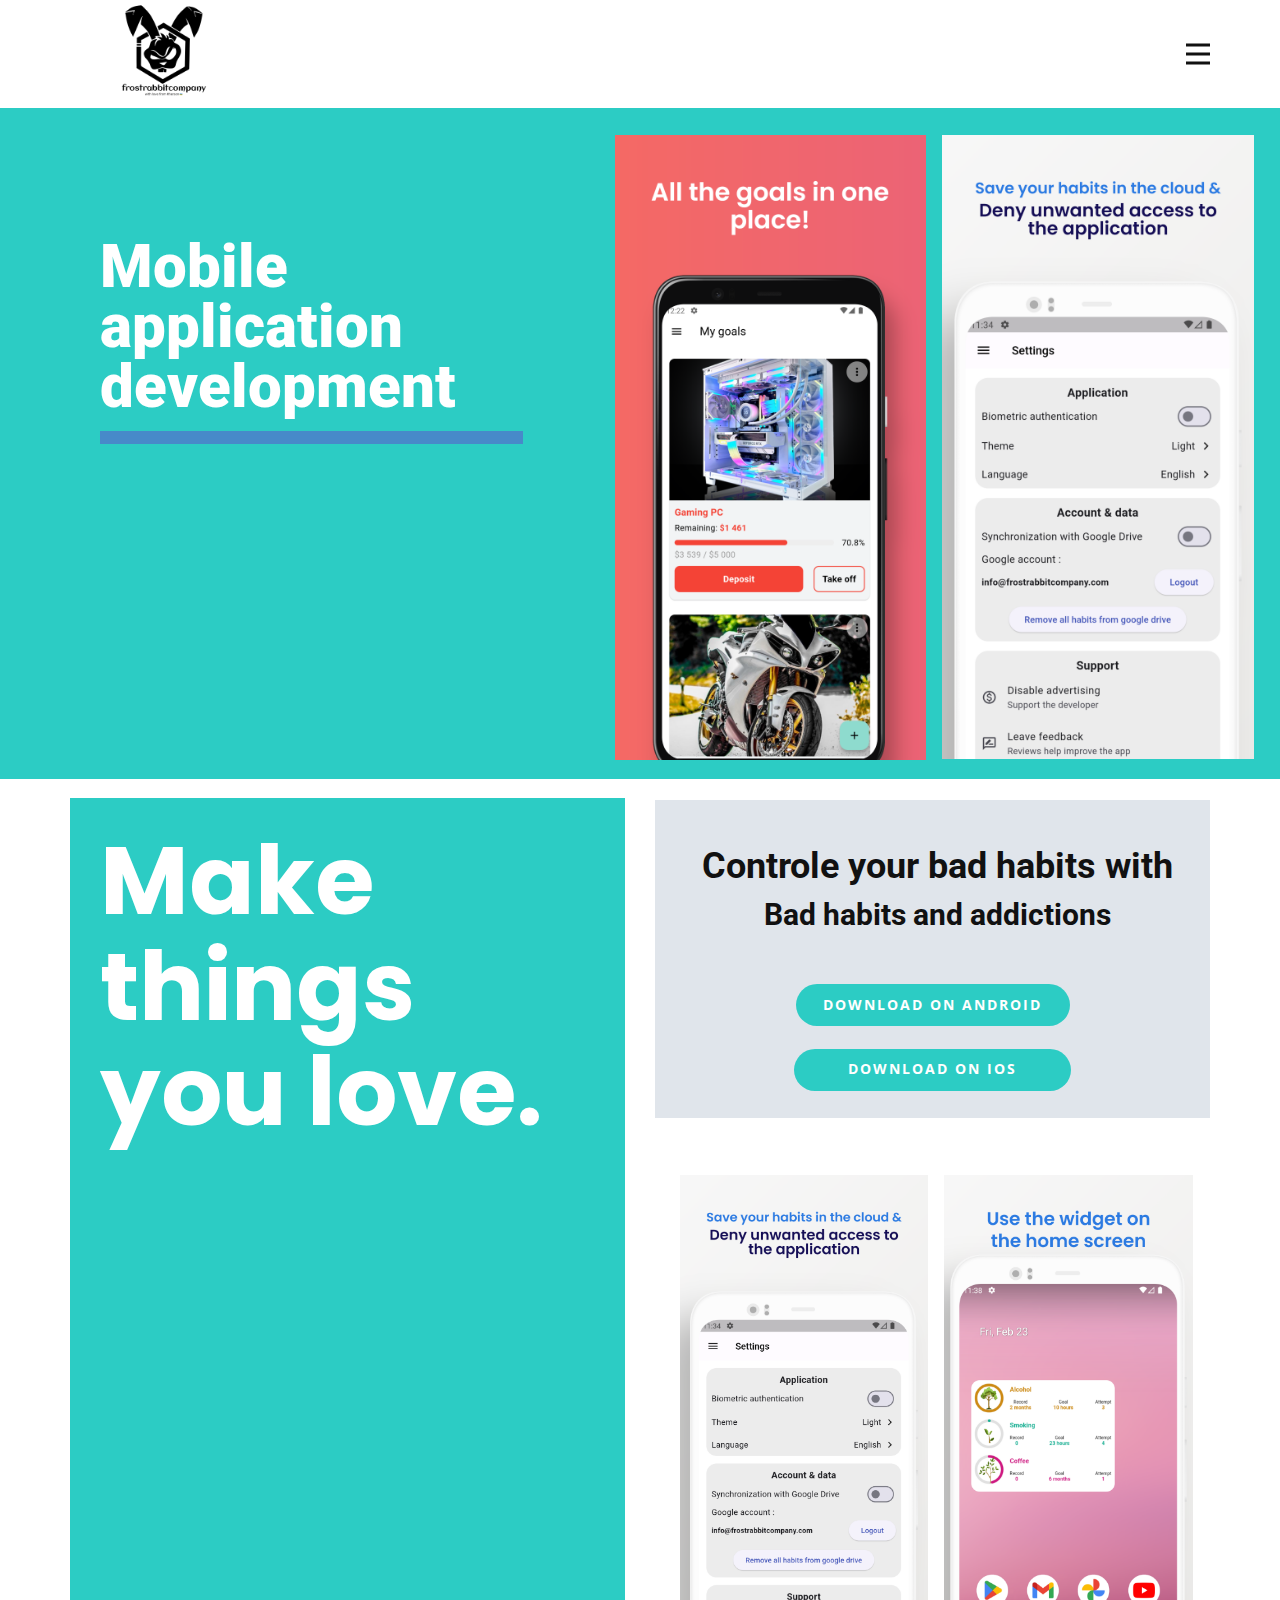
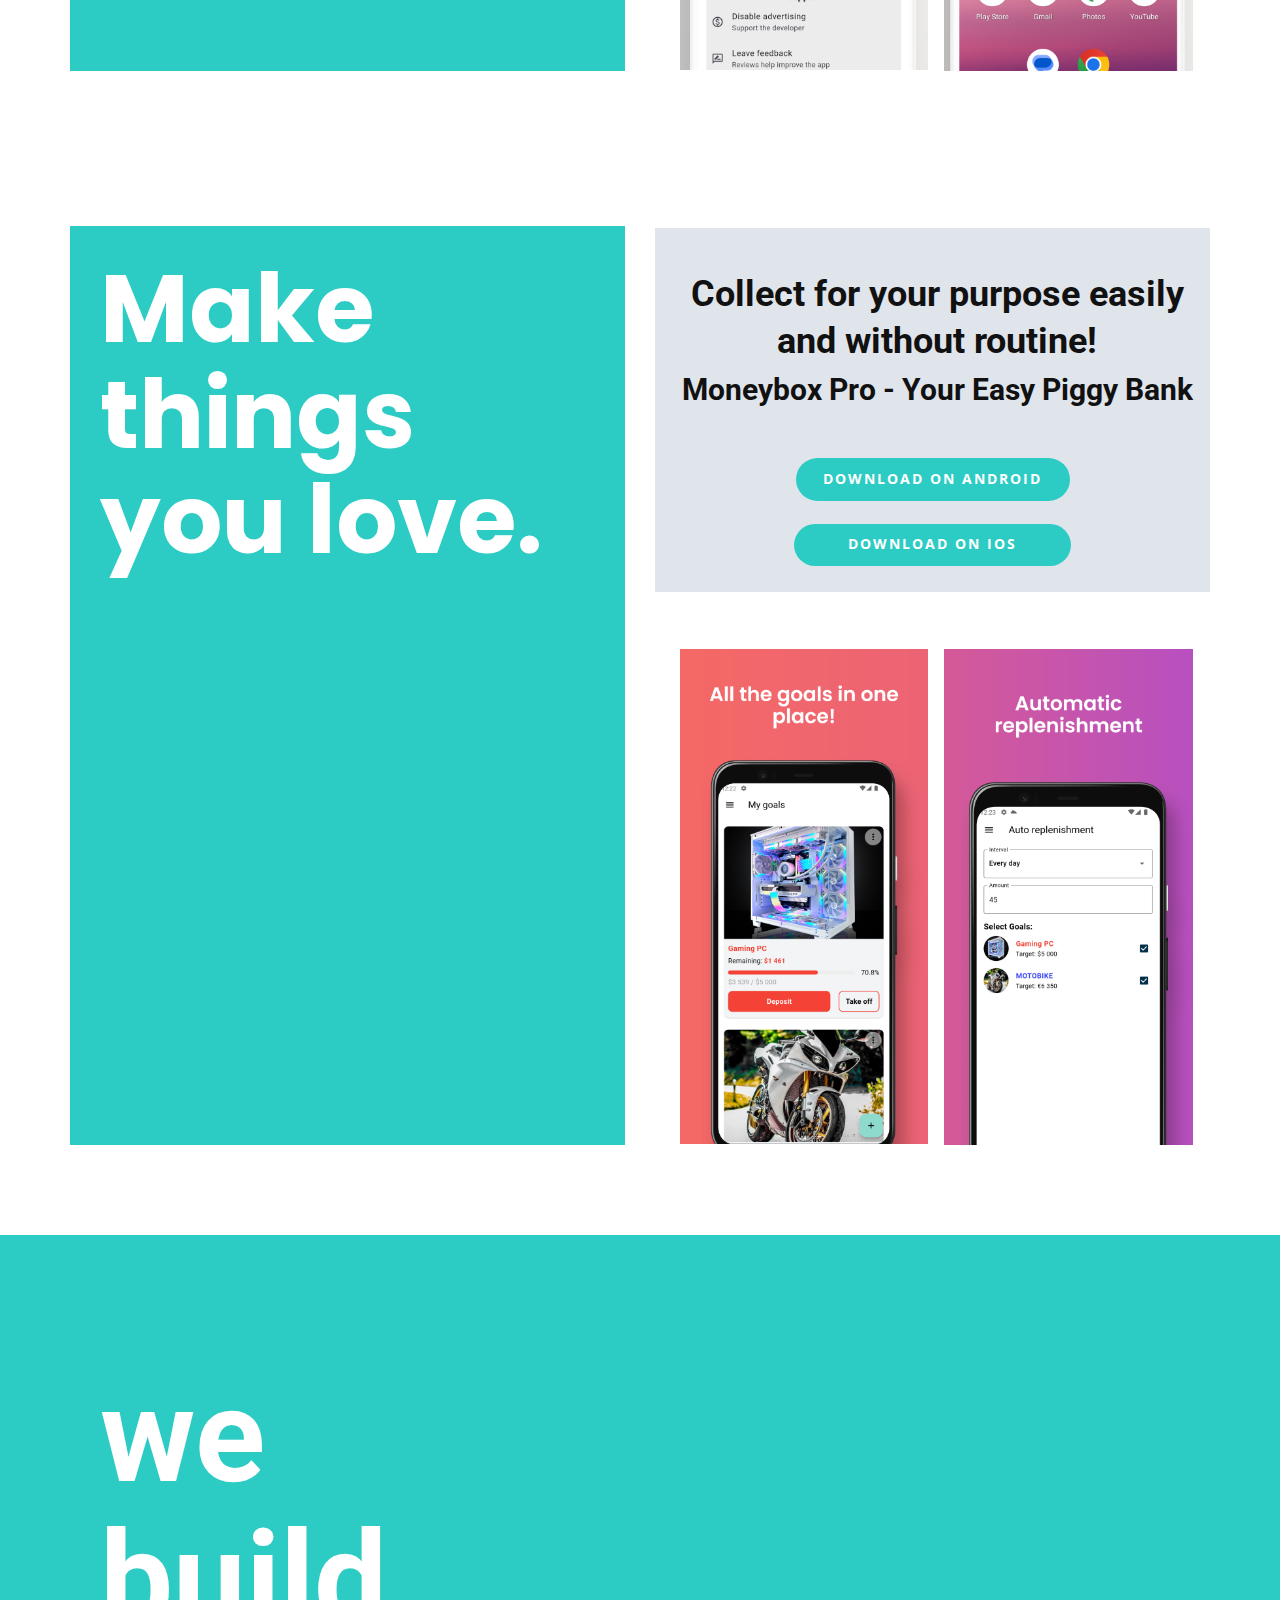
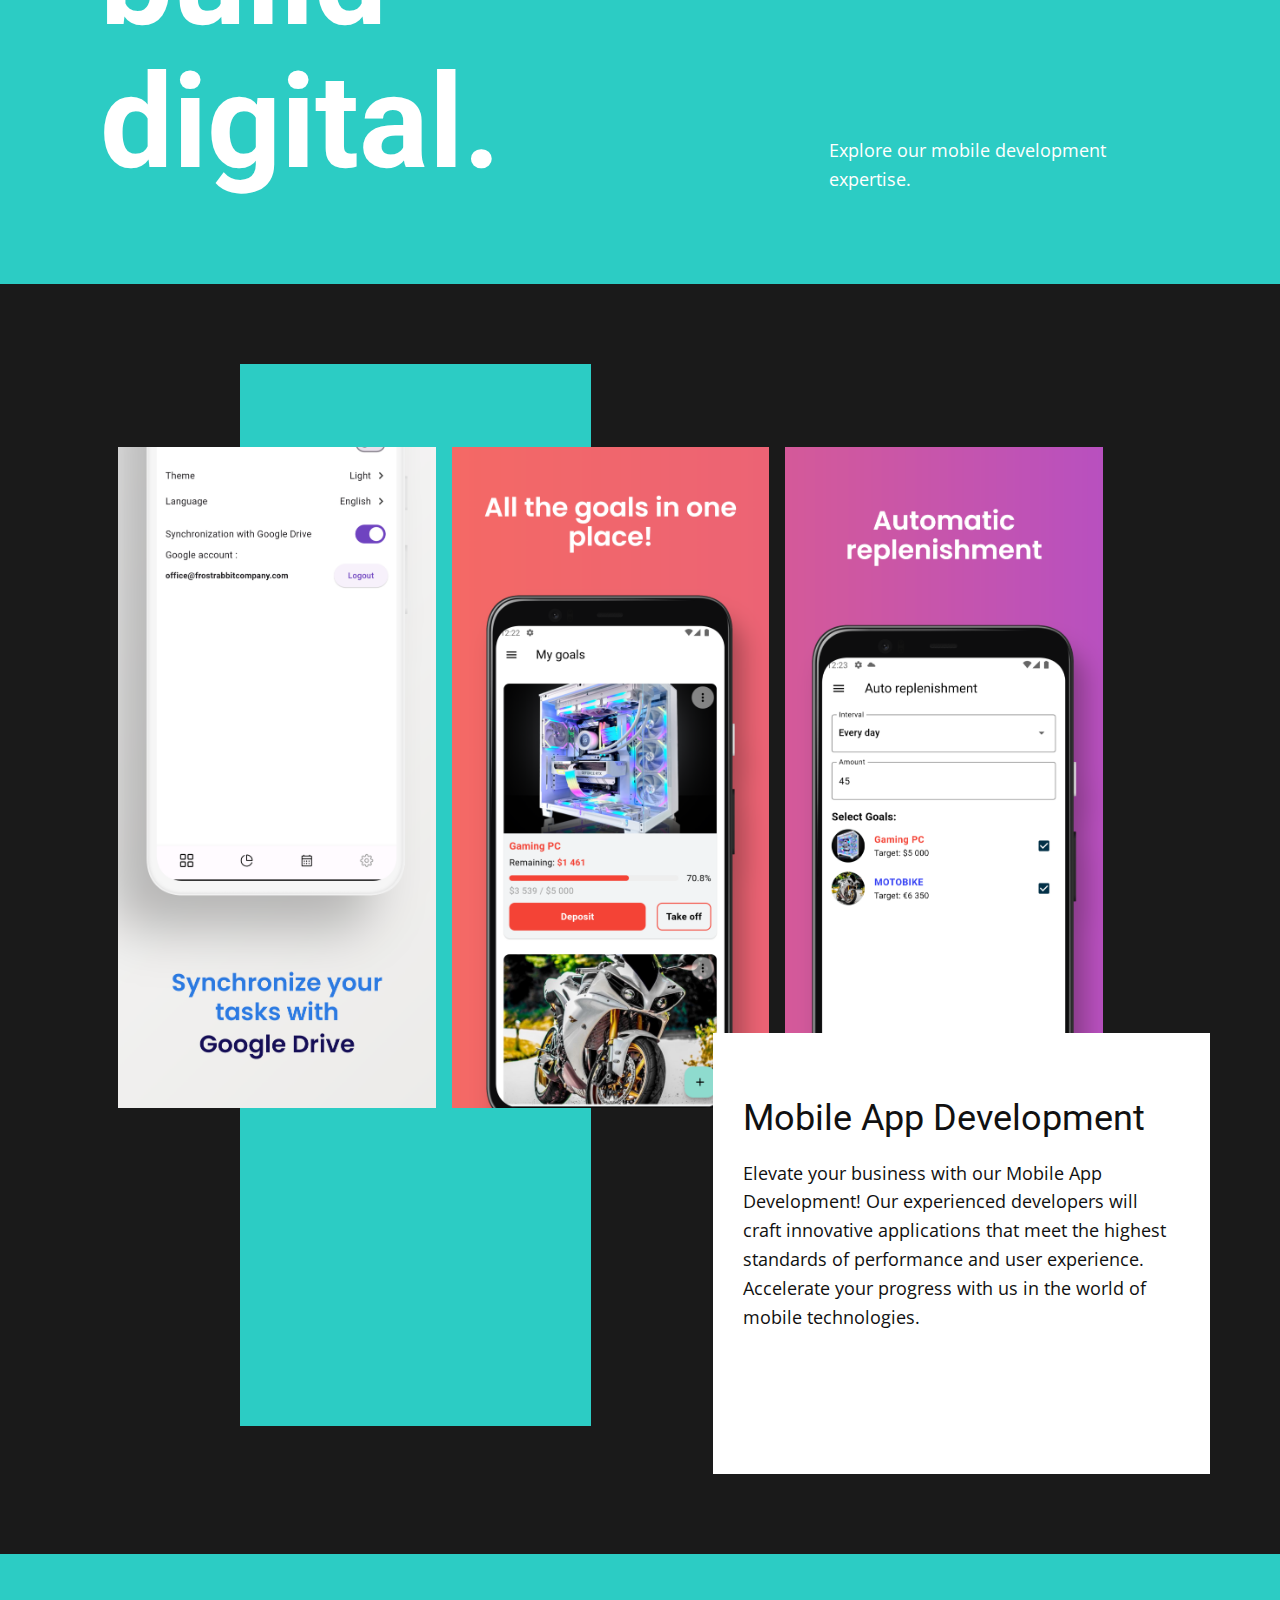
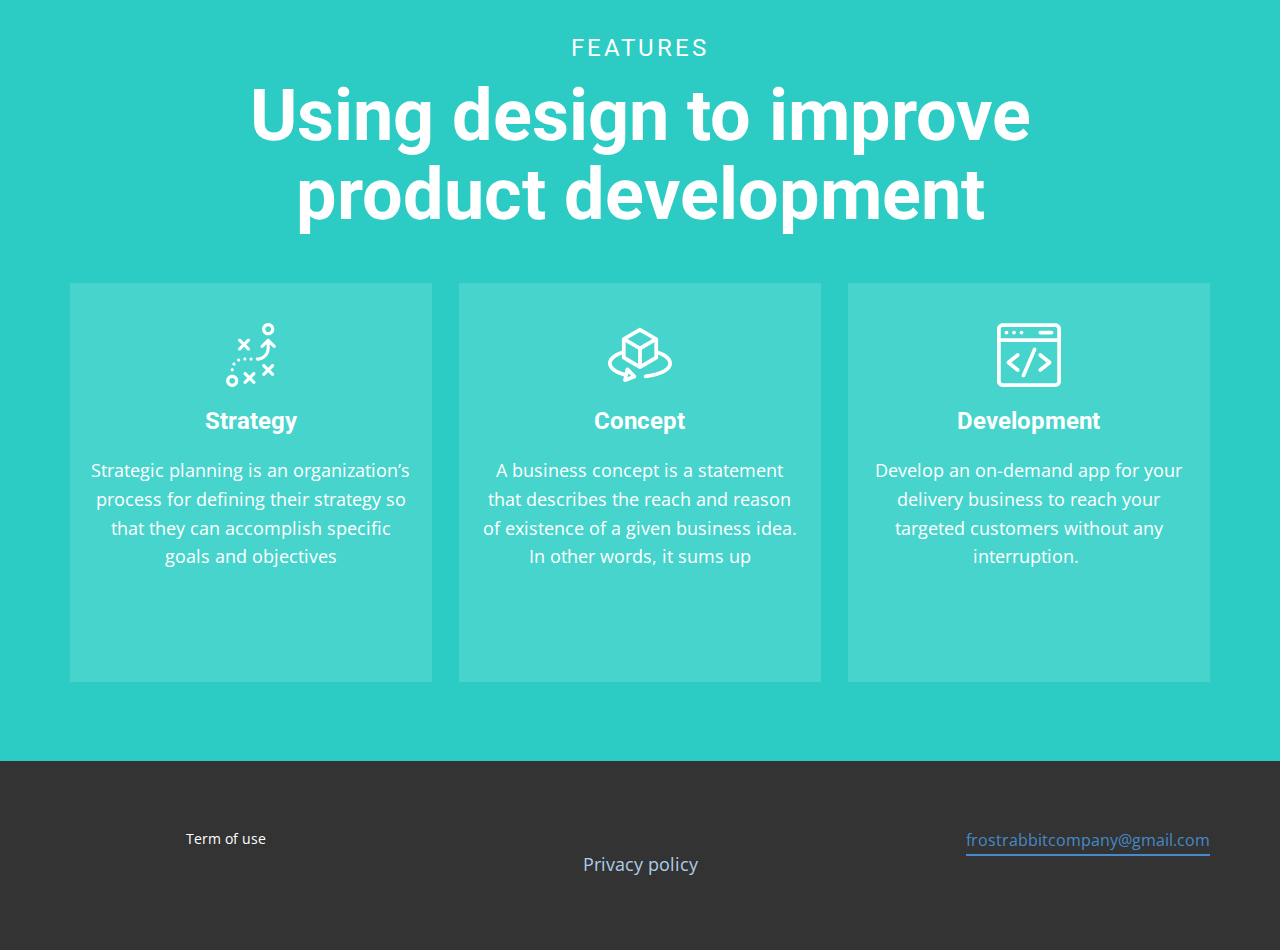
==== commit 226eb3de: "Update index.html" ====
--- a/index.html
+++ b/index.html
@@ -260,9 +260,8 @@
         <p class="u-small-text u-text u-text-variant u-text-1" data-lang-ru="<a class=&quot;u-active-none u-border-none u-btn u-button-link u-button-style u-hover-none u-none u-text-body-alt-color u-text-hover-palette-2-base u-btn-2&quot; href=&quot;63802630&quot; target=&quot;_blank&quot; style=&quot;background-image: none; padding-top: 0px; padding-bottom: 0px; padding-left: 0px; padding-right: 0px&quot;>Term of use</a>" data-lang-en="<a class=&quot;u-active-none u-border-none u-btn u-button-link u-button-style u-hover-none u-none u-text-body-alt-color u-text-hover-palette-2-base u-btn-2&quot; href=&quot;63802630&quot; target=&quot;_blank&quot; style=&quot;background-image: none; padding-top: 0px; padding-bottom: 0px; padding-left: 0px; padding-right: 0px&quot;>Term of use</a>">
           <a class="u-active-none u-border-none u-btn u-button-link u-button-style u-hover-none u-none u-text-body-alt-color u-text-hover-palette-2-base u-btn-2" href="terms.html" target="_blank" data-lang-ru="{&quot;content&quot;:&quot;Term of use&quot;,&quot;href&quot;:&quot;63802630&quot;}" data-lang-en="{&quot;content&quot;:&quot;Term of use&quot;,&quot;href&quot;:&quot;63802630&quot;}">Term of use</a>
         </p>
-        <p class="u-small-text u-text u-text-variant u-text-2" data-lang-ru="<a class=&quot;u-active-none u-border-active-palette-2-dark-1 u-border-hover-palette-2-base u-border-none u-btn u-button-link u-button-style u-hover-none u-none u-text-active-white u-text-body-alt-color u-text-hover-palette-2-base u-btn-3&quot; href=&quot;31888057&quot; target=&quot;_blank&quot; style=&quot;background-image: none; padding-top: 0px; padding-bottom: 0px; padding-left: 0px; padding-right: 0px&quot;>Privacy policy</a>" data-lang-en="<a class=&quot;u-active-none u-border-active-palette-2-dark-1 u-border-hover-palette-2-base u-border-none u-btn u-button-link u-button-style u-hover-none u-none u-text-active-white u-text-body-alt-color u-text-hover-palette-2-base u-btn-3&quot; href=&quot;31888057&quot; target=&quot;_blank&quot; style=&quot;background-image: none; padding-top: 0px; padding-bottom: 0px; padding-left: 0px; padding-right: 0px&quot;>Privacy policy</a>">
-          <a class="u-active-none u-border-active-palette-2-dark-1 u-border-hover-palette-2-base u-border-none u-btn u-button-link u-button-style u-hover-none u-none u-text-active-white u-text-body-alt-color u-text-hover-palette-2-base u-btn-3" href="​https://frostrabbitcompany.com/privacy-policy.html" target="_blank" data-lang-ru="{&quot;content&quot;:&quot;Privacy policy&quot;,&quot;href&quot;:&quot;31888057&quot;}" data-lang-en="{&quot;content&quot;:&quot;Privacy policy&quot;,&quot;href&quot;:&quot;31888057&quot;}">Privacy policy</a>
-        </p>
+      <a href="​https://frostrabbitcompany.com/privacy-policy.html" >Privacy policy</a>
+
       </div></footer>
   
 </body></html>
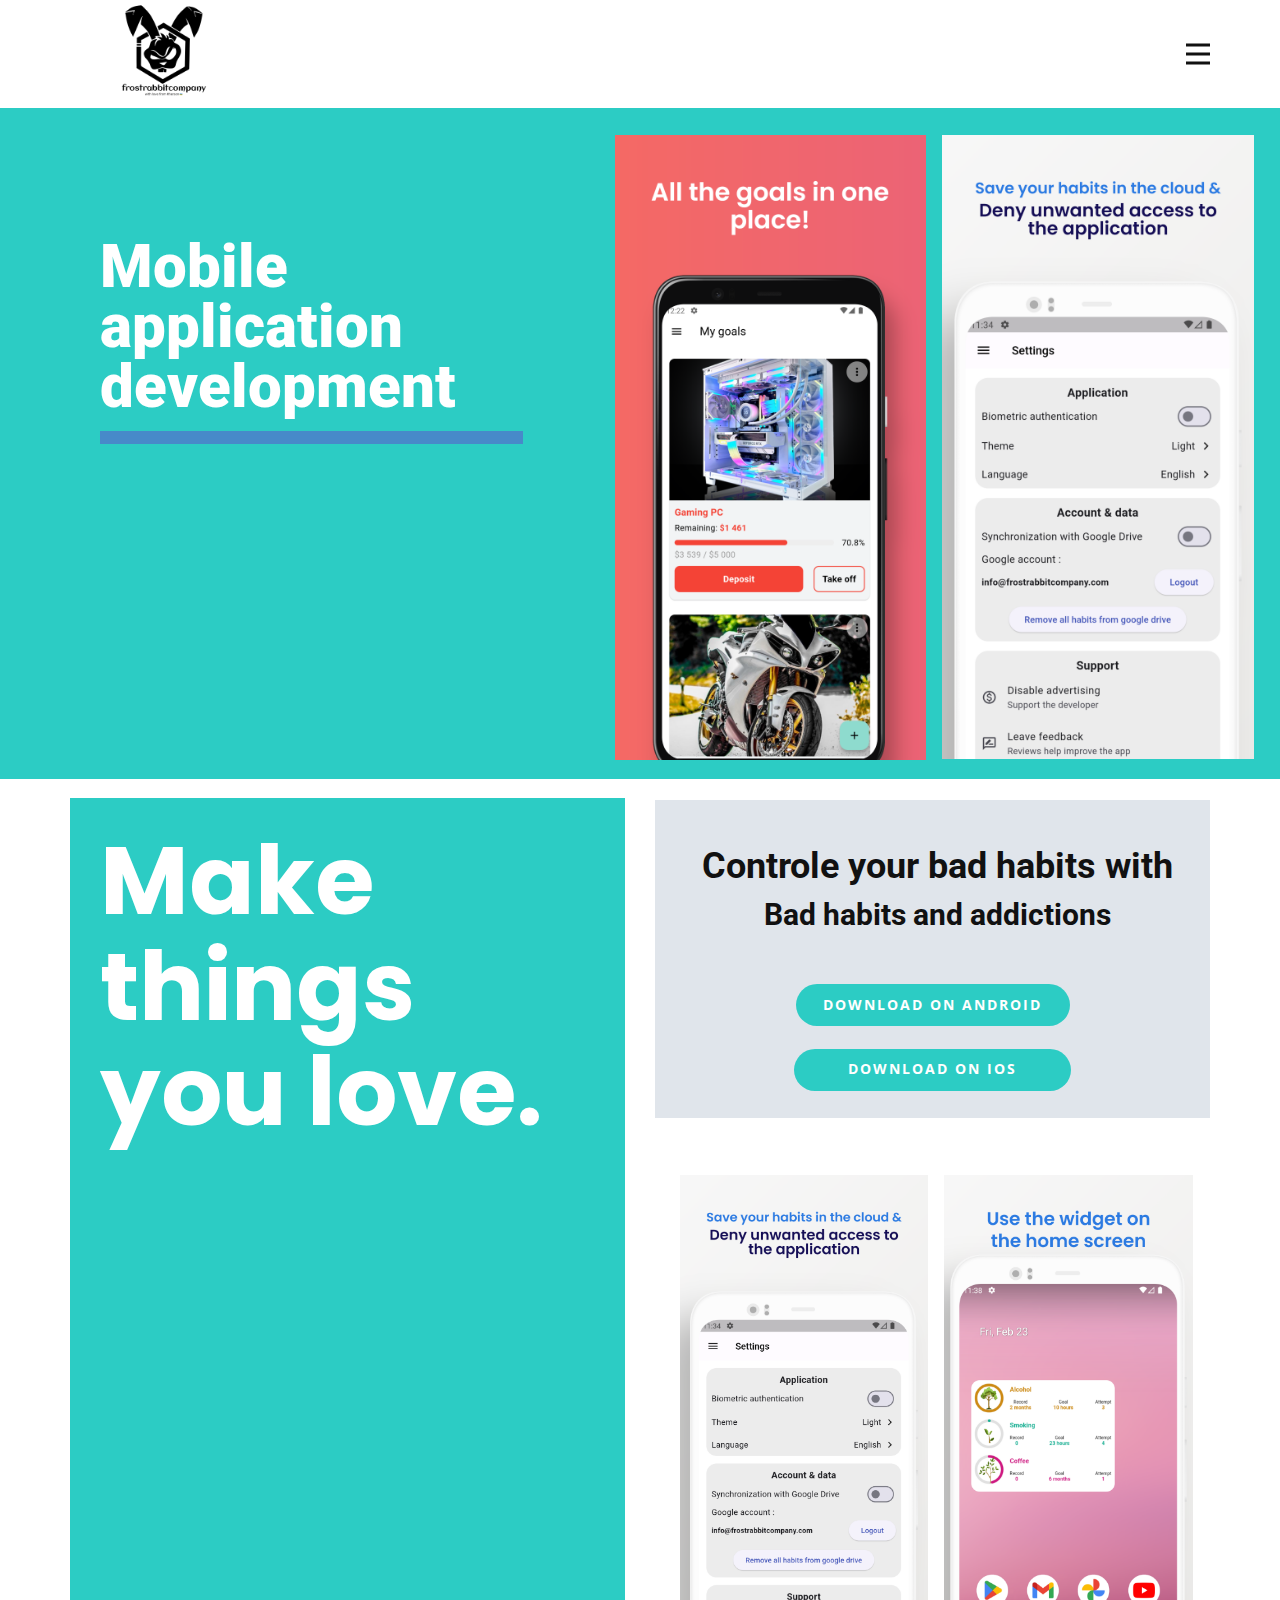
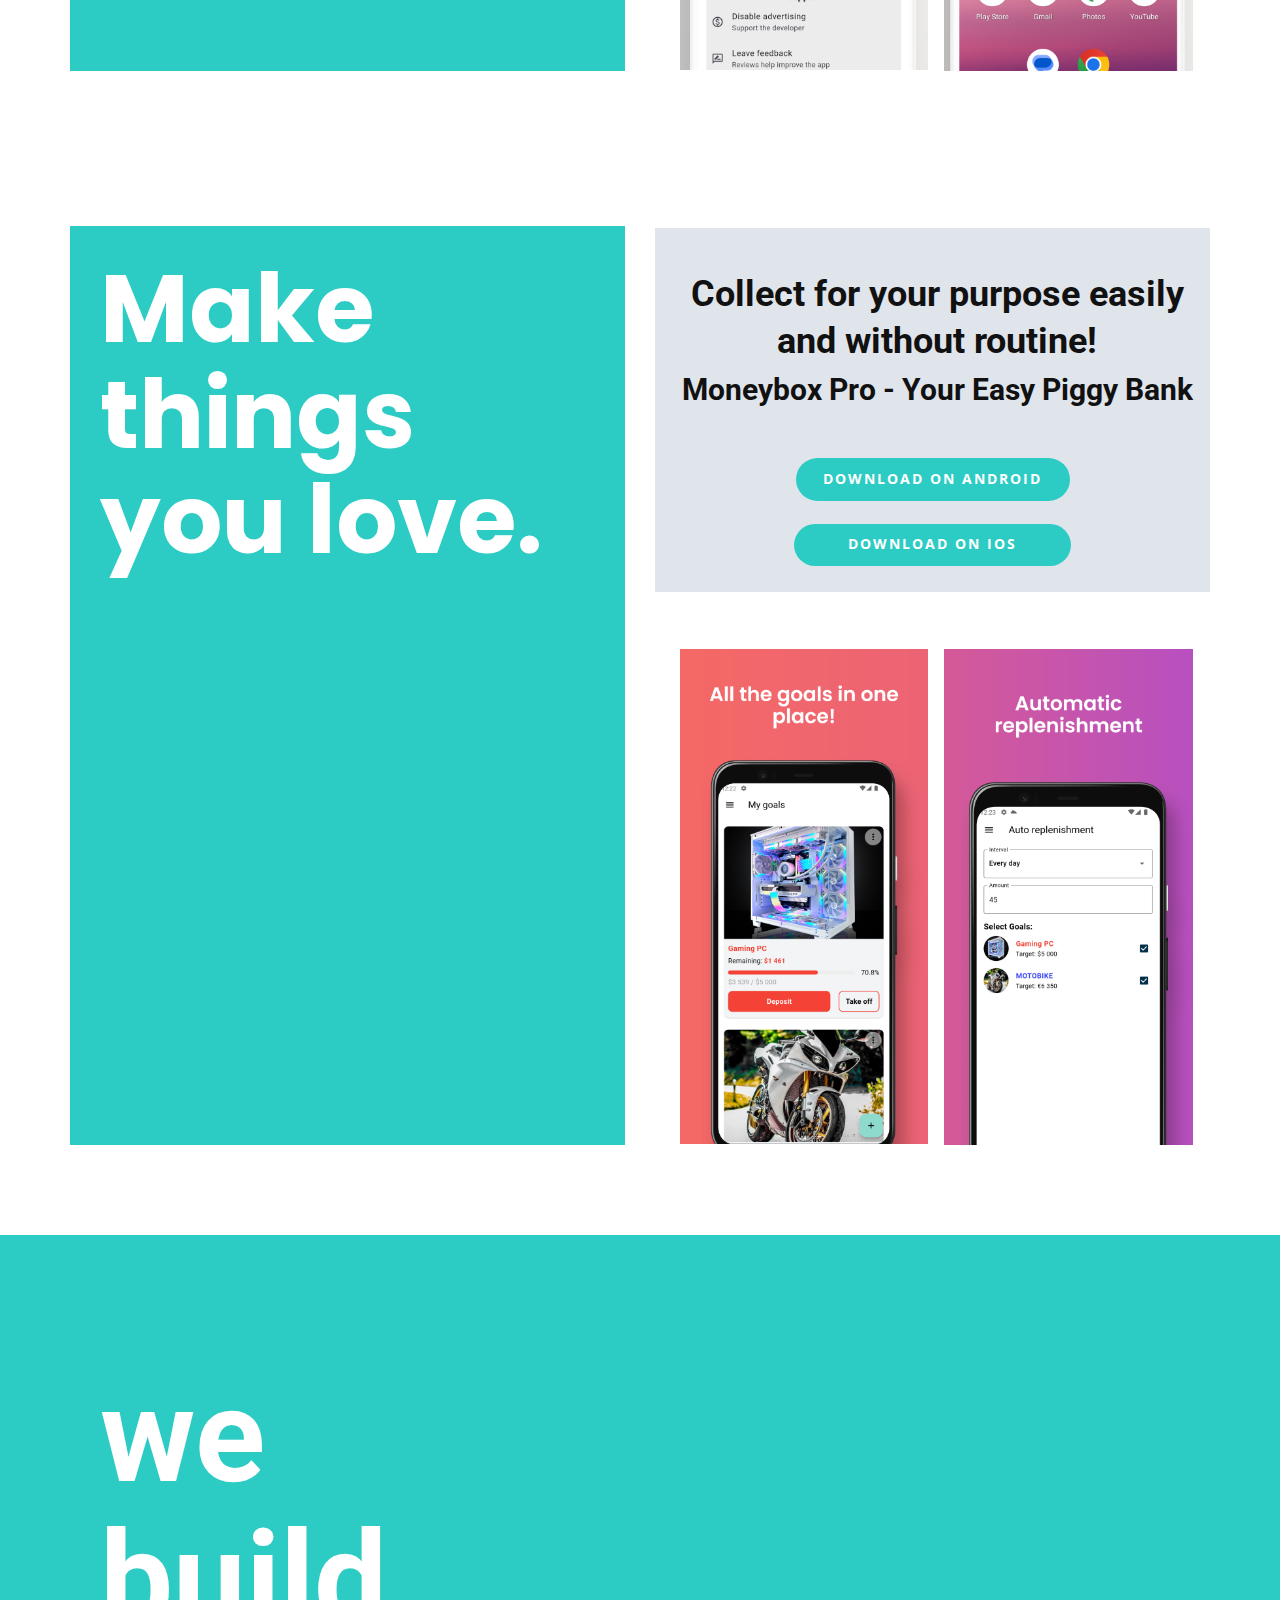
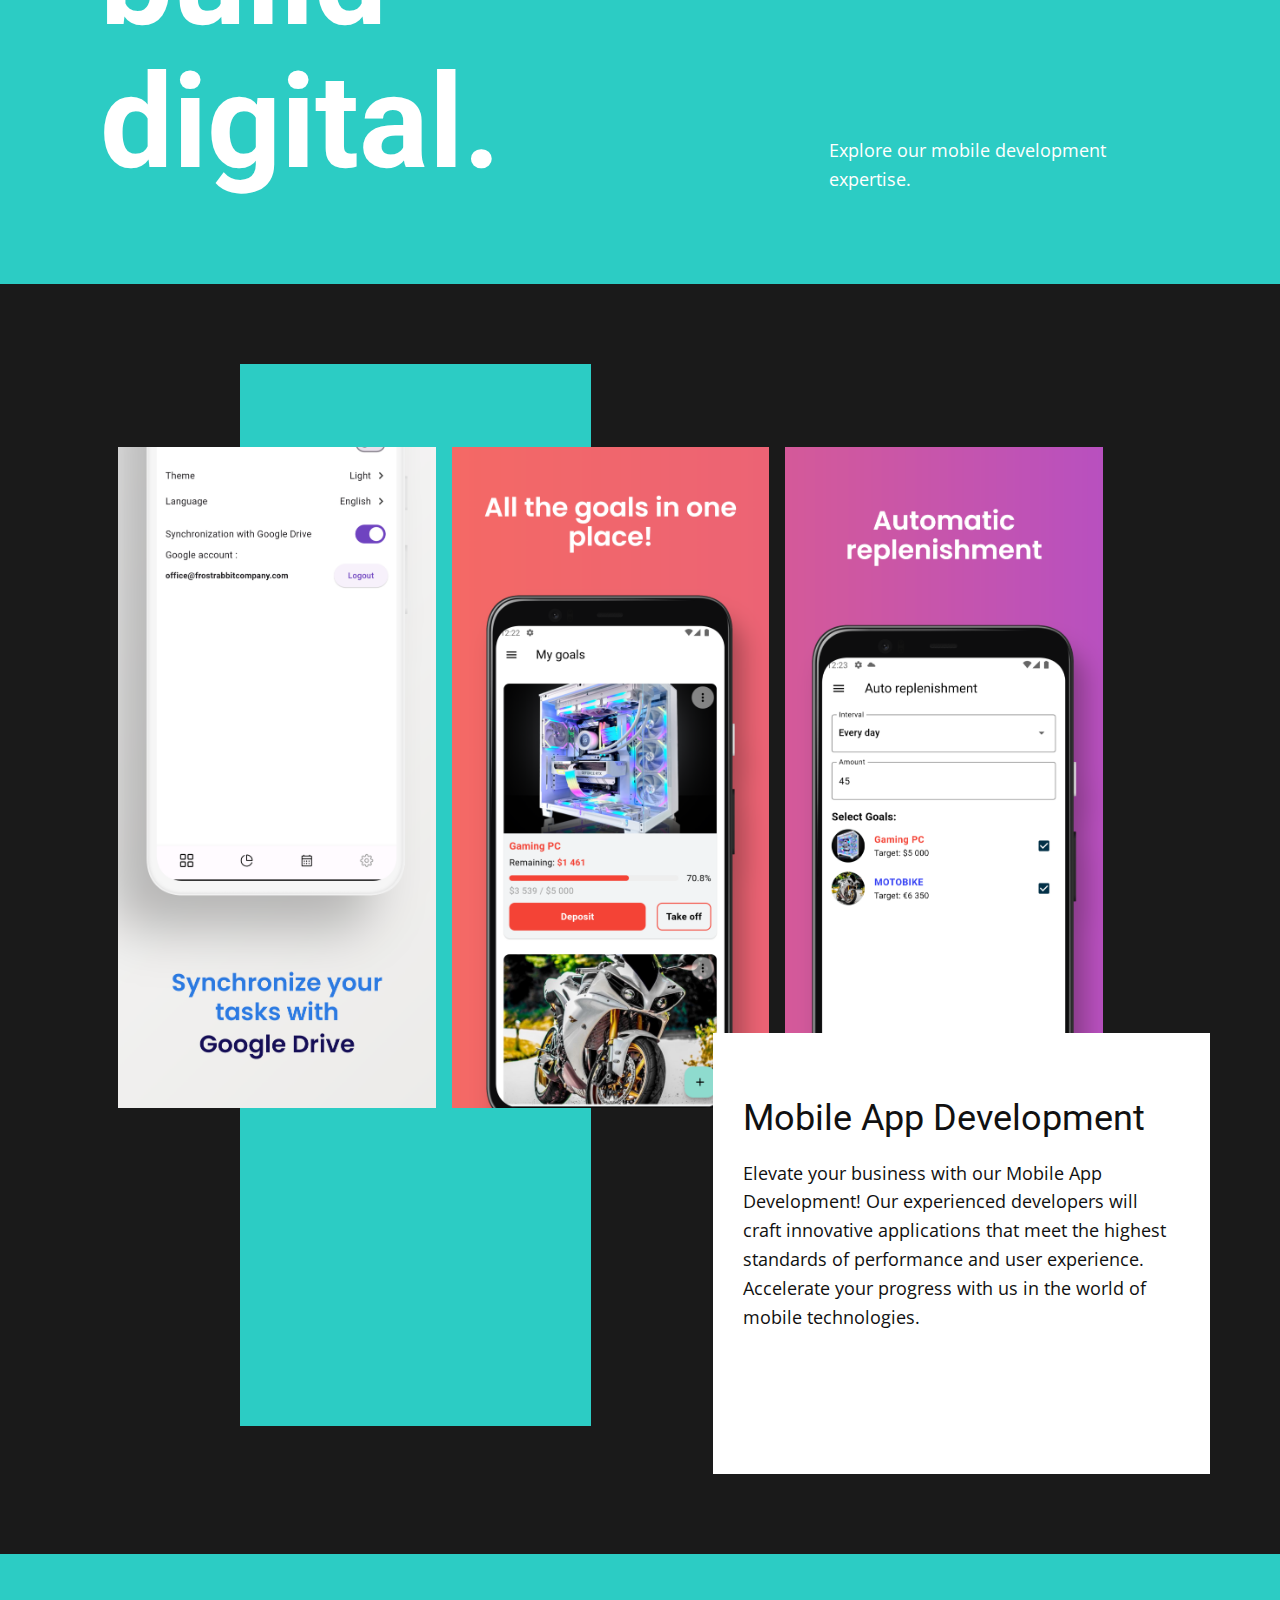
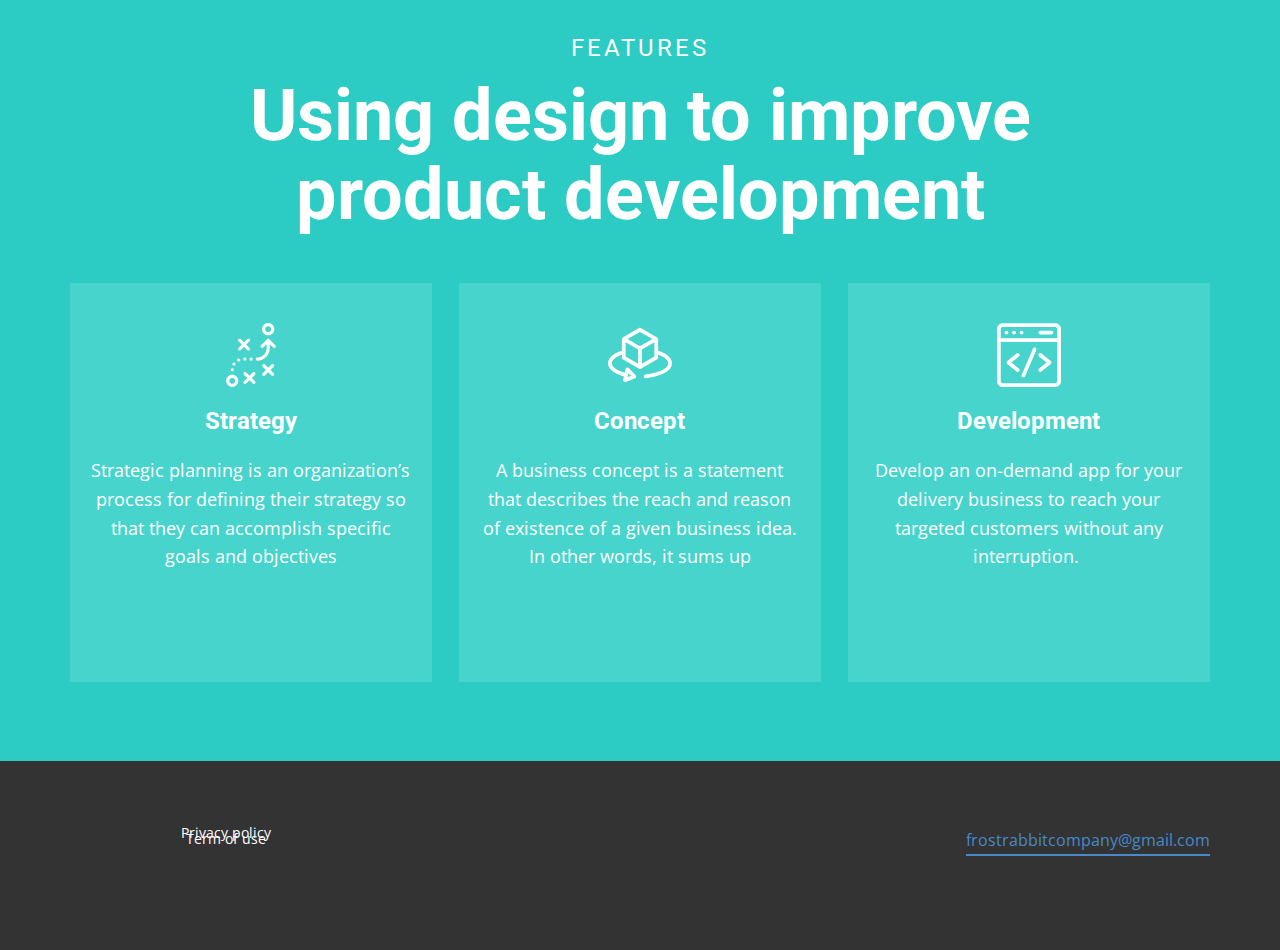
==== commit d3526f3c: "Update index.html" ====
--- a/index.html
+++ b/index.html
@@ -260,8 +260,9 @@
         <p class="u-small-text u-text u-text-variant u-text-1" data-lang-ru="<a class=&quot;u-active-none u-border-none u-btn u-button-link u-button-style u-hover-none u-none u-text-body-alt-color u-text-hover-palette-2-base u-btn-2&quot; href=&quot;63802630&quot; target=&quot;_blank&quot; style=&quot;background-image: none; padding-top: 0px; padding-bottom: 0px; padding-left: 0px; padding-right: 0px&quot;>Term of use</a>" data-lang-en="<a class=&quot;u-active-none u-border-none u-btn u-button-link u-button-style u-hover-none u-none u-text-body-alt-color u-text-hover-palette-2-base u-btn-2&quot; href=&quot;63802630&quot; target=&quot;_blank&quot; style=&quot;background-image: none; padding-top: 0px; padding-bottom: 0px; padding-left: 0px; padding-right: 0px&quot;>Term of use</a>">
           <a class="u-active-none u-border-none u-btn u-button-link u-button-style u-hover-none u-none u-text-body-alt-color u-text-hover-palette-2-base u-btn-2" href="terms.html" target="_blank" data-lang-ru="{&quot;content&quot;:&quot;Term of use&quot;,&quot;href&quot;:&quot;63802630&quot;}" data-lang-en="{&quot;content&quot;:&quot;Term of use&quot;,&quot;href&quot;:&quot;63802630&quot;}">Term of use</a>
         </p>
-      <a href="​https://frostrabbitcompany.com/privacy-policy.html" >Privacy policy</a>
-
+       <p class="u-small-text u-text u-text-variant u-text-1" data-lang-ru="<a class=&quot;u-active-none u-border-none u-btn u-button-link u-button-style u-hover-none u-none u-text-body-alt-color u-text-hover-palette-2-base u-btn-2&quot; href=&quot;63802630&quot; target=&quot;_blank&quot; style=&quot;background-image: none; padding-top: 0px; padding-bottom: 0px; padding-left: 0px; padding-right: 0px&quot;>Privacy policy</a>" data-lang-en="<a class=&quot;u-active-none u-border-none u-btn u-button-link u-button-style u-hover-none u-none u-text-body-alt-color u-text-hover-palette-2-base u-btn-2&quot; href=&quot;63802630&quot; target=&quot;_blank&quot; style=&quot;background-image: none; padding-top: 0px; padding-bottom: 0px; padding-left: 0px; padding-right: 0px&quot;>Privacy policy</a>">
+          <a class="u-active-none u-border-none u-btn u-button-link u-button-style u-hover-none u-none u-text-body-alt-color u-text-hover-palette-2-base u-btn-2" href="privacy-policy.html" target="_blank" data-lang-ru="{&quot;content&quot;:&quot;Term of use&quot;,&quot;href&quot;:&quot;63802630&quot;}" data-lang-en="{&quot;content&quot;:&quot;Term of use&quot;,&quot;href&quot;:&quot;63802630&quot;}">Privacy policy</a>
+        </p>
       </div></footer>
   
 </body></html>
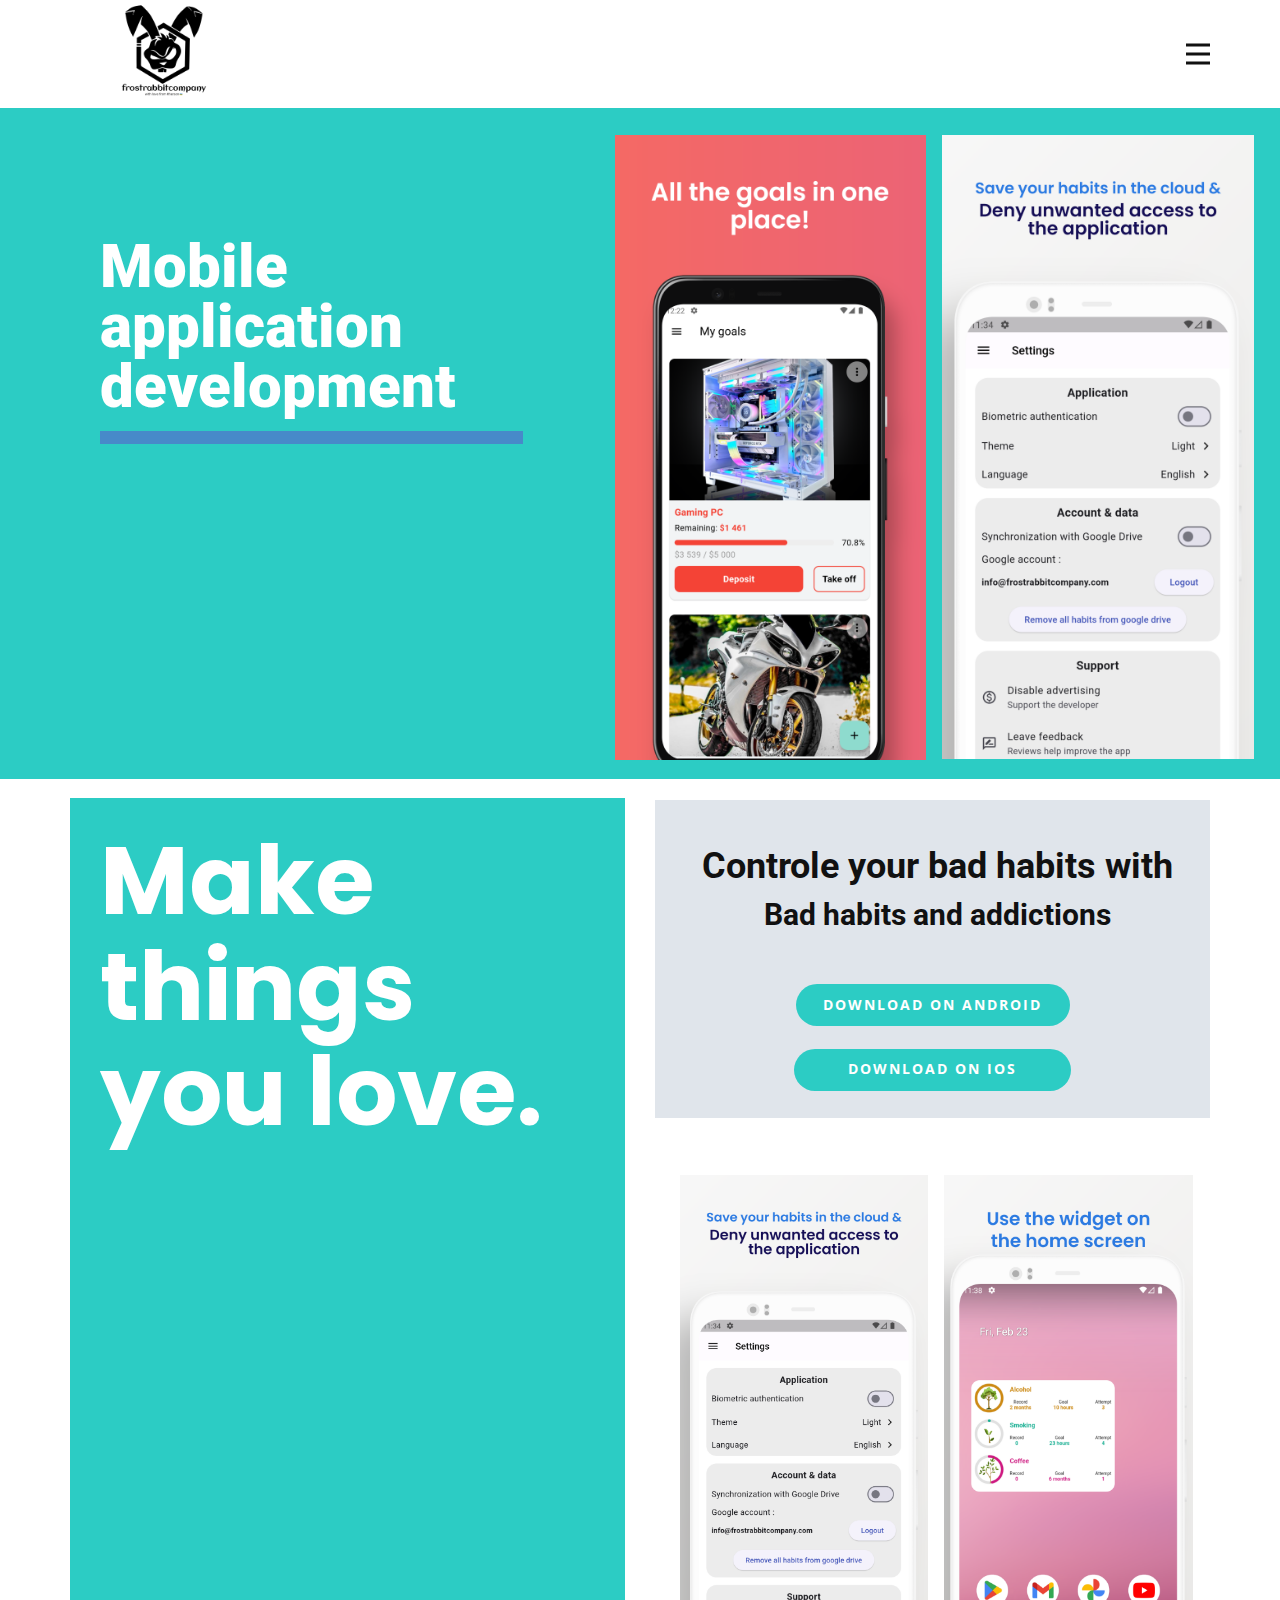
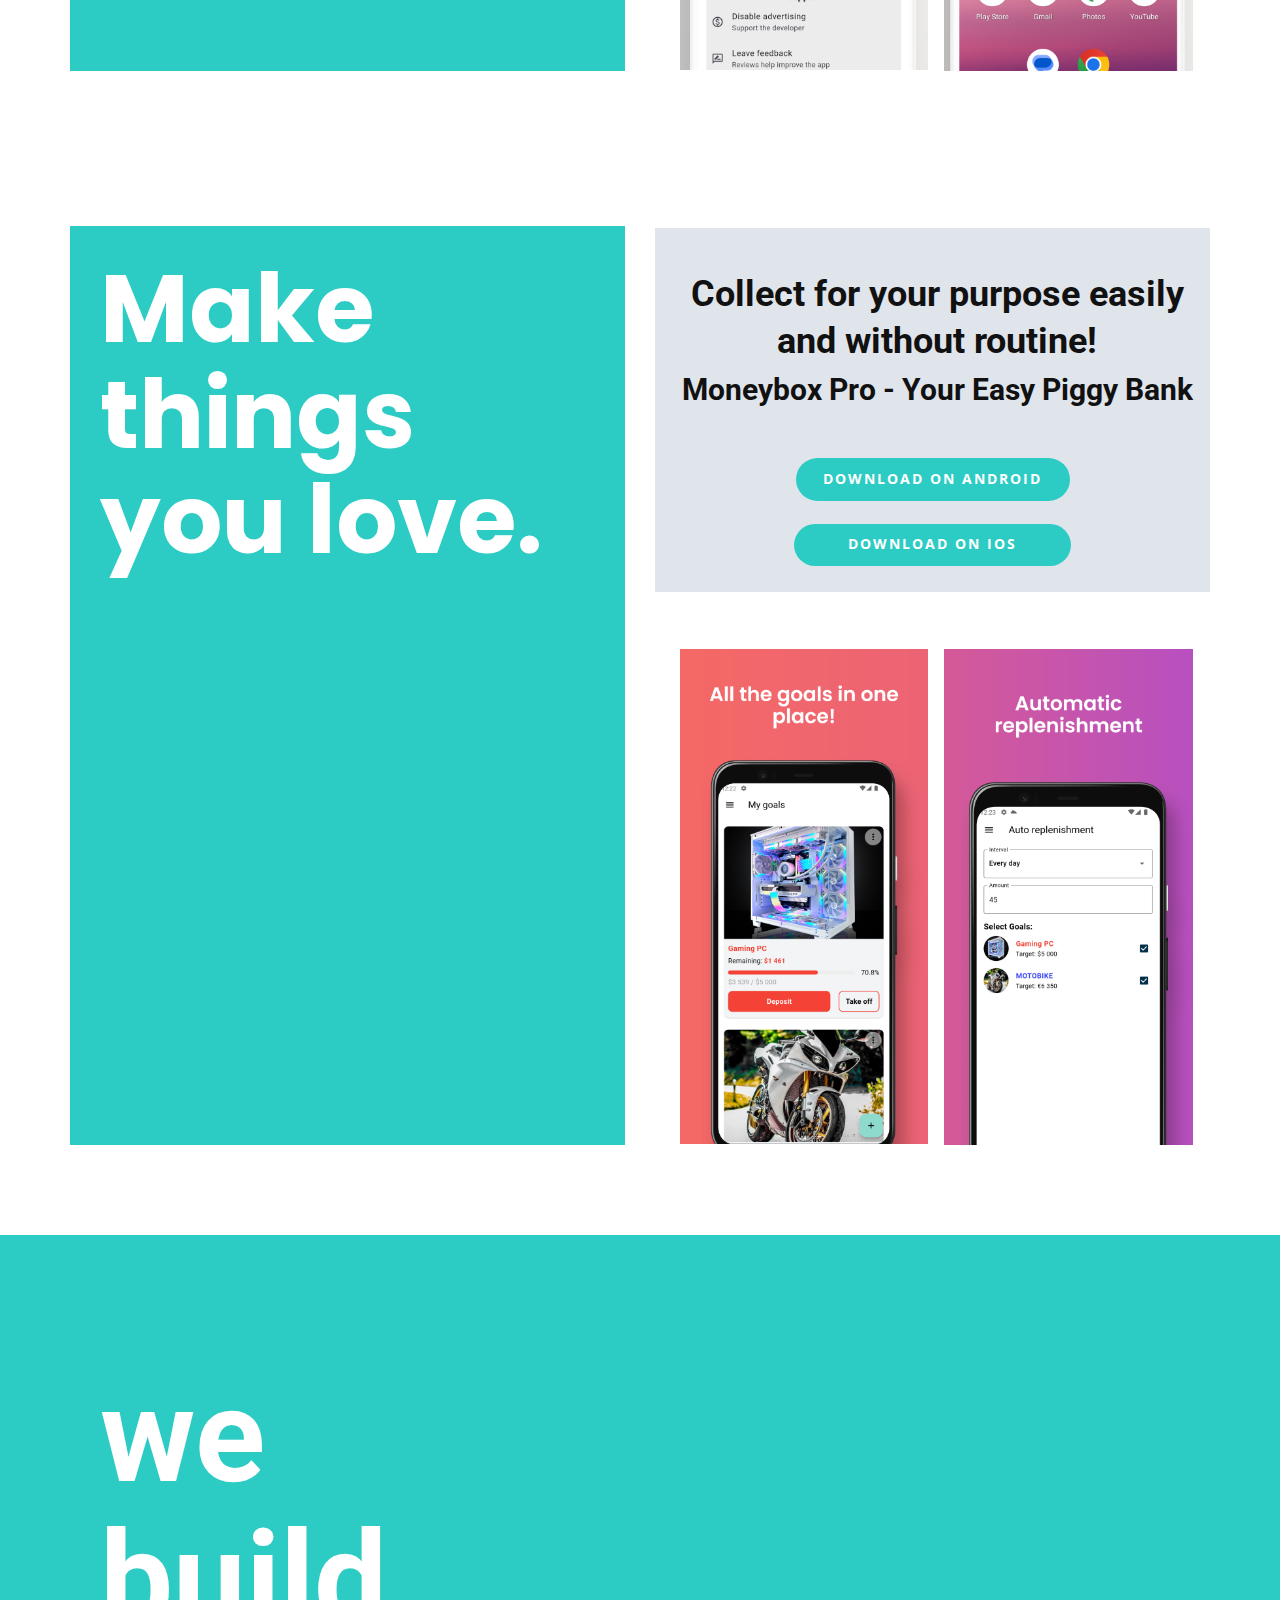
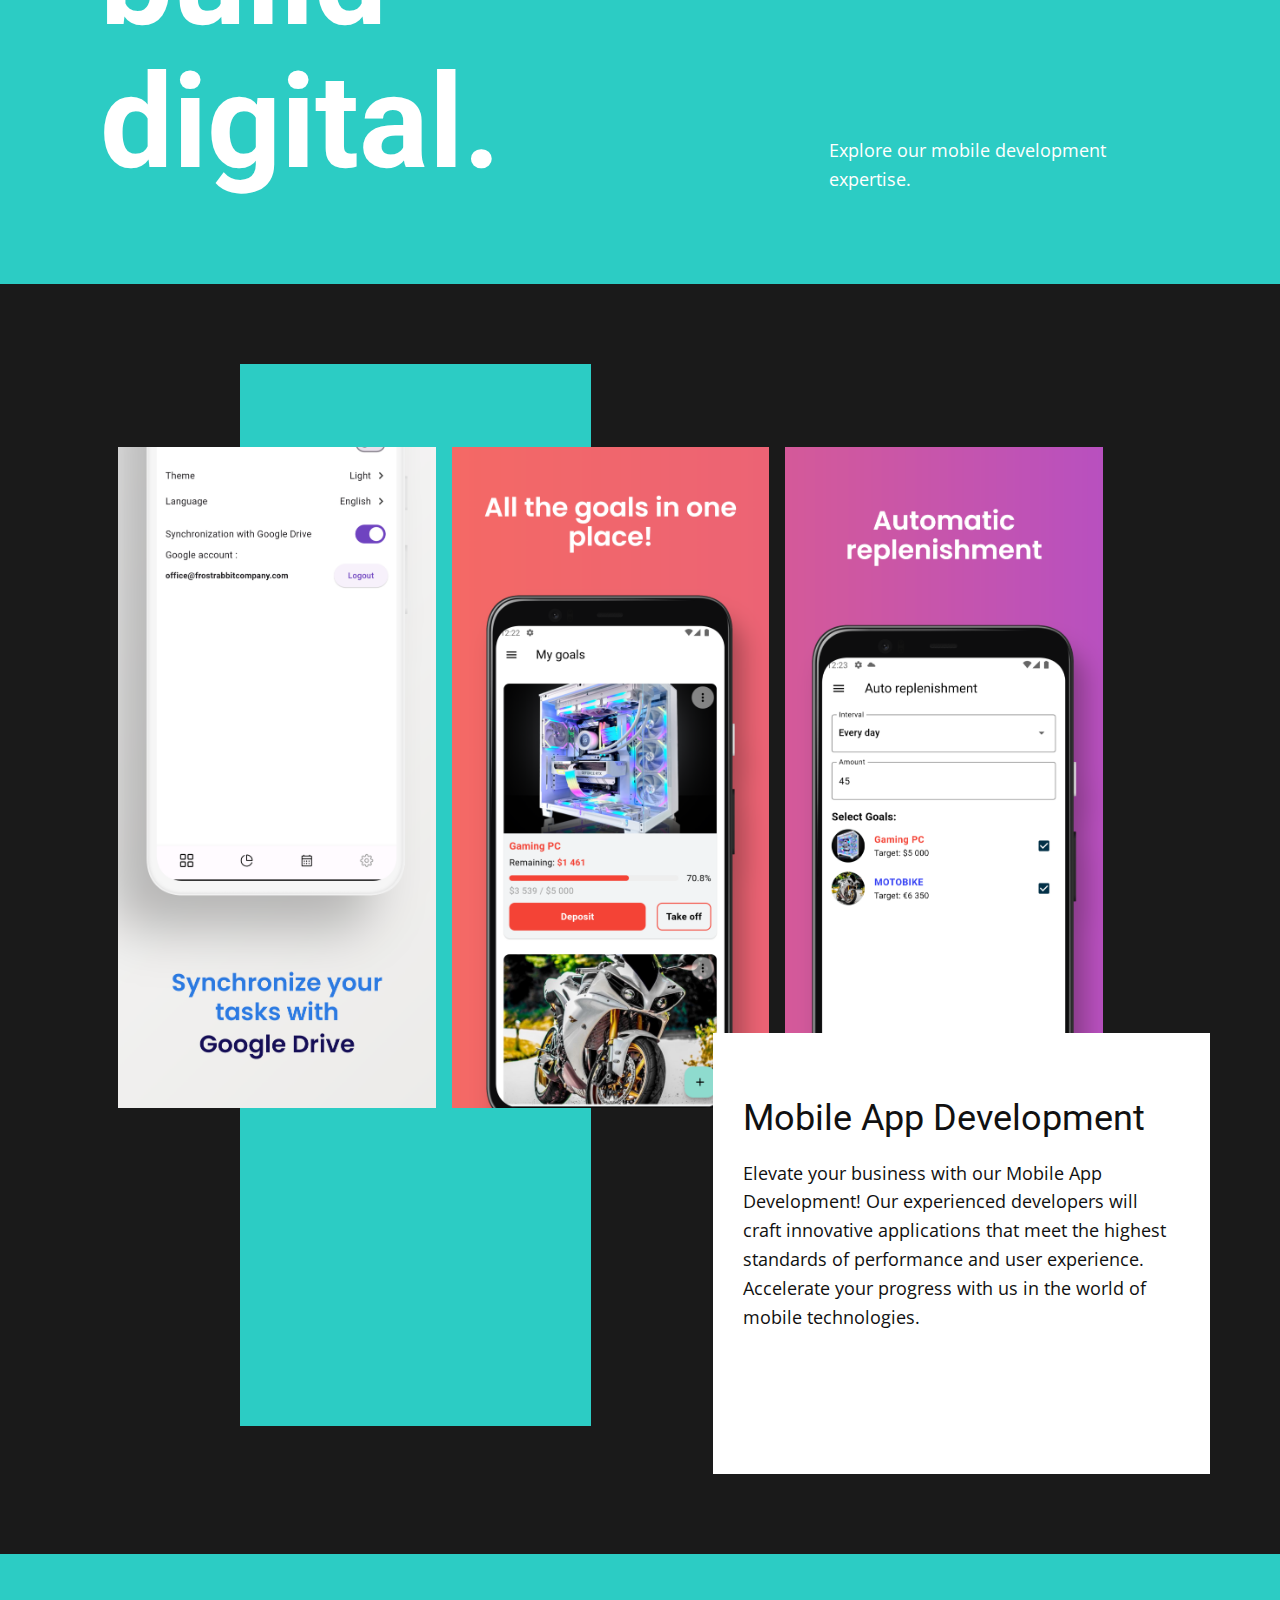
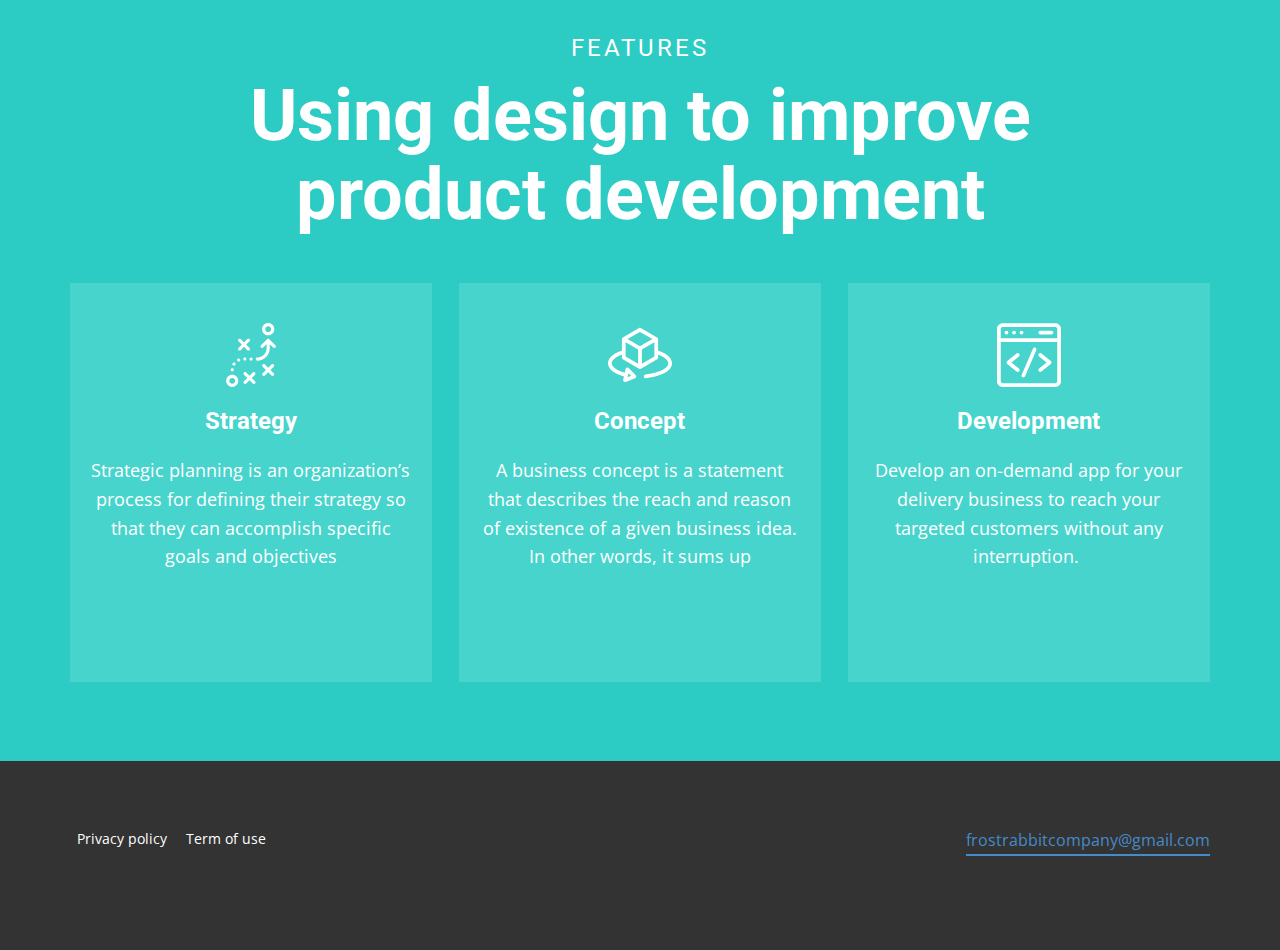
==== commit fc0b318a: "Update index.html" ====
--- a/index.html
+++ b/index.html
@@ -260,7 +260,7 @@
         <p class="u-small-text u-text u-text-variant u-text-1" data-lang-ru="<a class=&quot;u-active-none u-border-none u-btn u-button-link u-button-style u-hover-none u-none u-text-body-alt-color u-text-hover-palette-2-base u-btn-2&quot; href=&quot;63802630&quot; target=&quot;_blank&quot; style=&quot;background-image: none; padding-top: 0px; padding-bottom: 0px; padding-left: 0px; padding-right: 0px&quot;>Term of use</a>" data-lang-en="<a class=&quot;u-active-none u-border-none u-btn u-button-link u-button-style u-hover-none u-none u-text-body-alt-color u-text-hover-palette-2-base u-btn-2&quot; href=&quot;63802630&quot; target=&quot;_blank&quot; style=&quot;background-image: none; padding-top: 0px; padding-bottom: 0px; padding-left: 0px; padding-right: 0px&quot;>Term of use</a>">
           <a class="u-active-none u-border-none u-btn u-button-link u-button-style u-hover-none u-none u-text-body-alt-color u-text-hover-palette-2-base u-btn-2" href="terms.html" target="_blank" data-lang-ru="{&quot;content&quot;:&quot;Term of use&quot;,&quot;href&quot;:&quot;63802630&quot;}" data-lang-en="{&quot;content&quot;:&quot;Term of use&quot;,&quot;href&quot;:&quot;63802630&quot;}">Term of use</a>
         </p>
-       <p class="u-small-text u-text u-text-variant u-text-1" data-lang-ru="<a class=&quot;u-active-none u-border-none u-btn u-button-link u-button-style u-hover-none u-none u-text-body-alt-color u-text-hover-palette-2-base u-btn-2&quot; href=&quot;63802630&quot; target=&quot;_blank&quot; style=&quot;background-image: none; padding-top: 0px; padding-bottom: 0px; padding-left: 0px; padding-right: 0px&quot;>Privacy policy</a>" data-lang-en="<a class=&quot;u-active-none u-border-none u-btn u-button-link u-button-style u-hover-none u-none u-text-body-alt-color u-text-hover-palette-2-base u-btn-2&quot; href=&quot;63802630&quot; target=&quot;_blank&quot; style=&quot;background-image: none; padding-top: 0px; padding-bottom: 0px; padding-left: 0px; padding-right: 0px&quot;>Privacy policy</a>">
+       <p class="u-small-text u-text u-text-variant u-text-2" data-lang-ru="<a class=&quot;u-active-none u-border-none u-btn u-button-link u-button-style u-hover-none u-none u-text-body-alt-color u-text-hover-palette-2-base u-btn-2&quot; href=&quot;63802630&quot; target=&quot;_blank&quot; style=&quot;background-image: none; padding-top: 0px; padding-bottom: 0px; padding-left: 0px; padding-right: 0px&quot;>Privacy policy</a>" data-lang-en="<a class=&quot;u-active-none u-border-none u-btn u-button-link u-button-style u-hover-none u-none u-text-body-alt-color u-text-hover-palette-2-base u-btn-2&quot; href=&quot;63802630&quot; target=&quot;_blank&quot; style=&quot;background-image: none; padding-top: 0px; padding-bottom: 0px; padding-left: 0px; padding-right: 0px&quot;>Privacy policy</a>">
           <a class="u-active-none u-border-none u-btn u-button-link u-button-style u-hover-none u-none u-text-body-alt-color u-text-hover-palette-2-base u-btn-2" href="privacy-policy.html" target="_blank" data-lang-ru="{&quot;content&quot;:&quot;Term of use&quot;,&quot;href&quot;:&quot;63802630&quot;}" data-lang-en="{&quot;content&quot;:&quot;Term of use&quot;,&quot;href&quot;:&quot;63802630&quot;}">Privacy policy</a>
         </p>
       </div></footer>
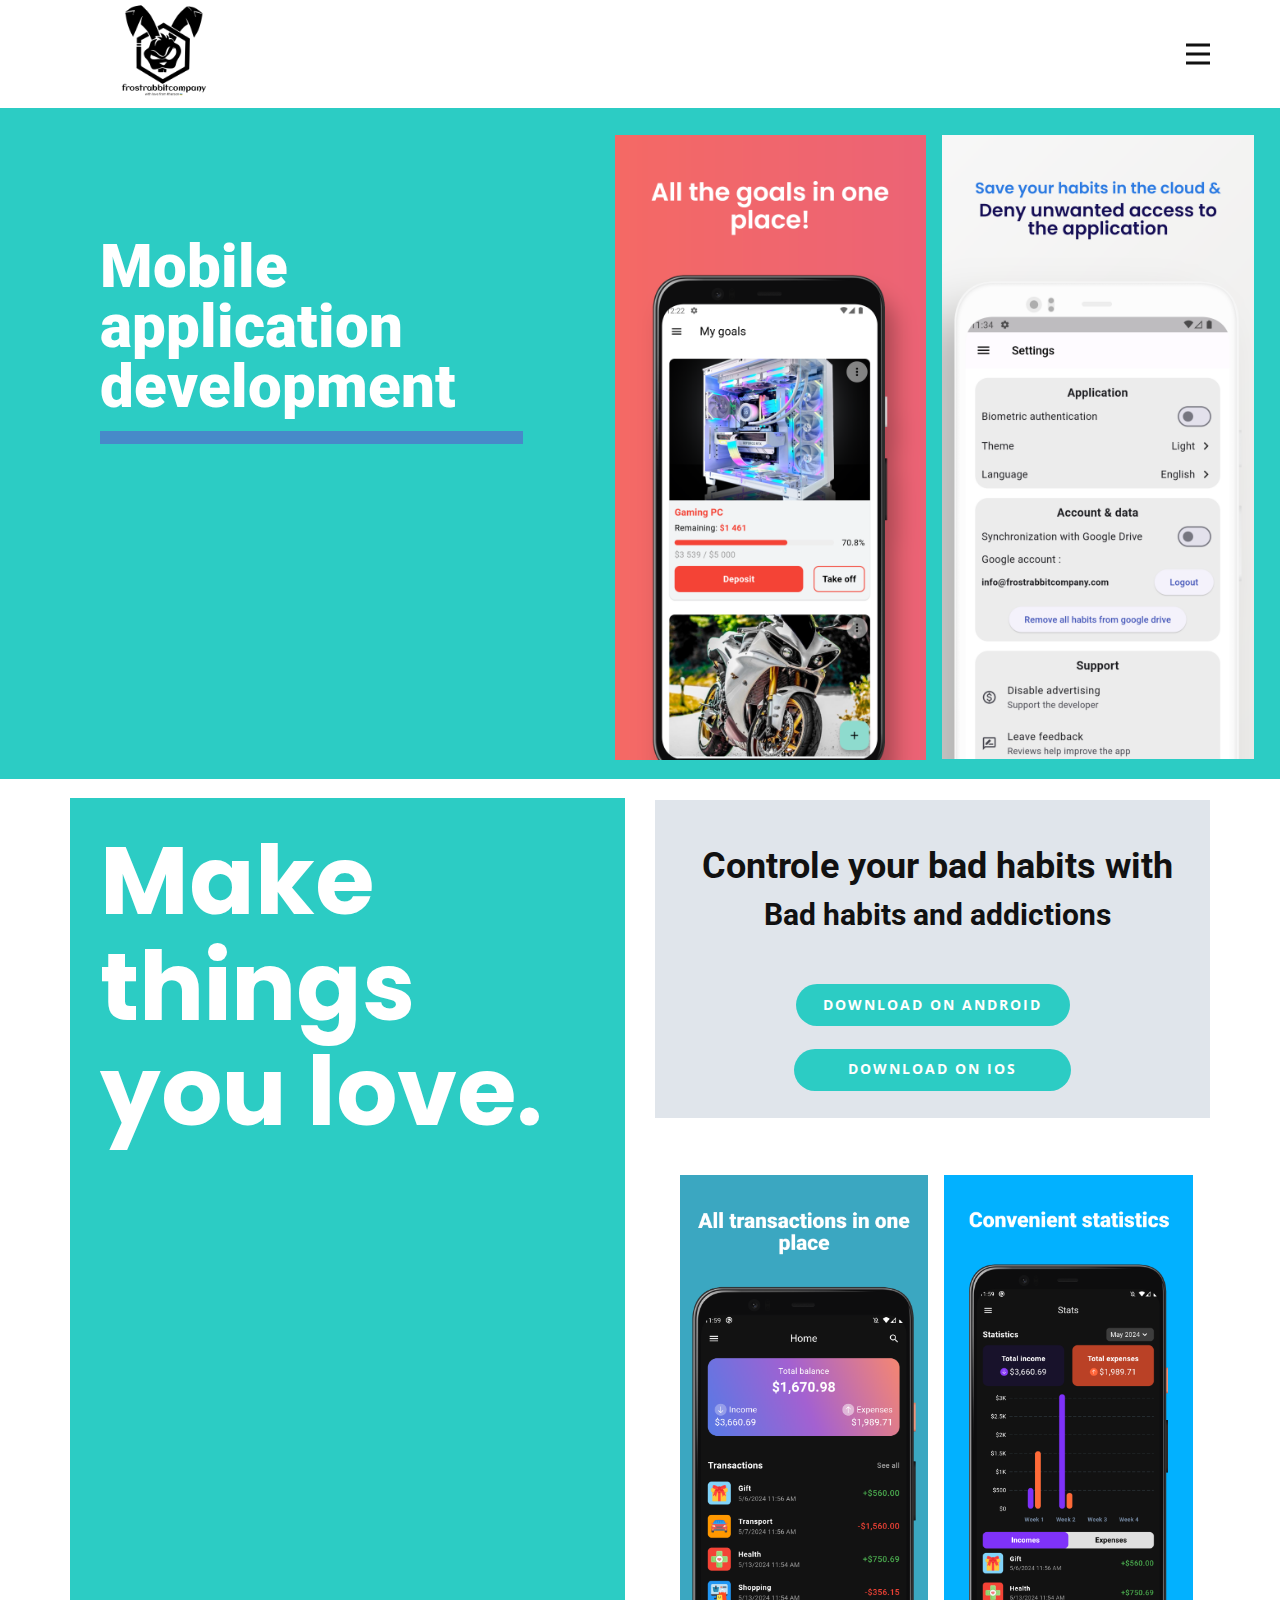
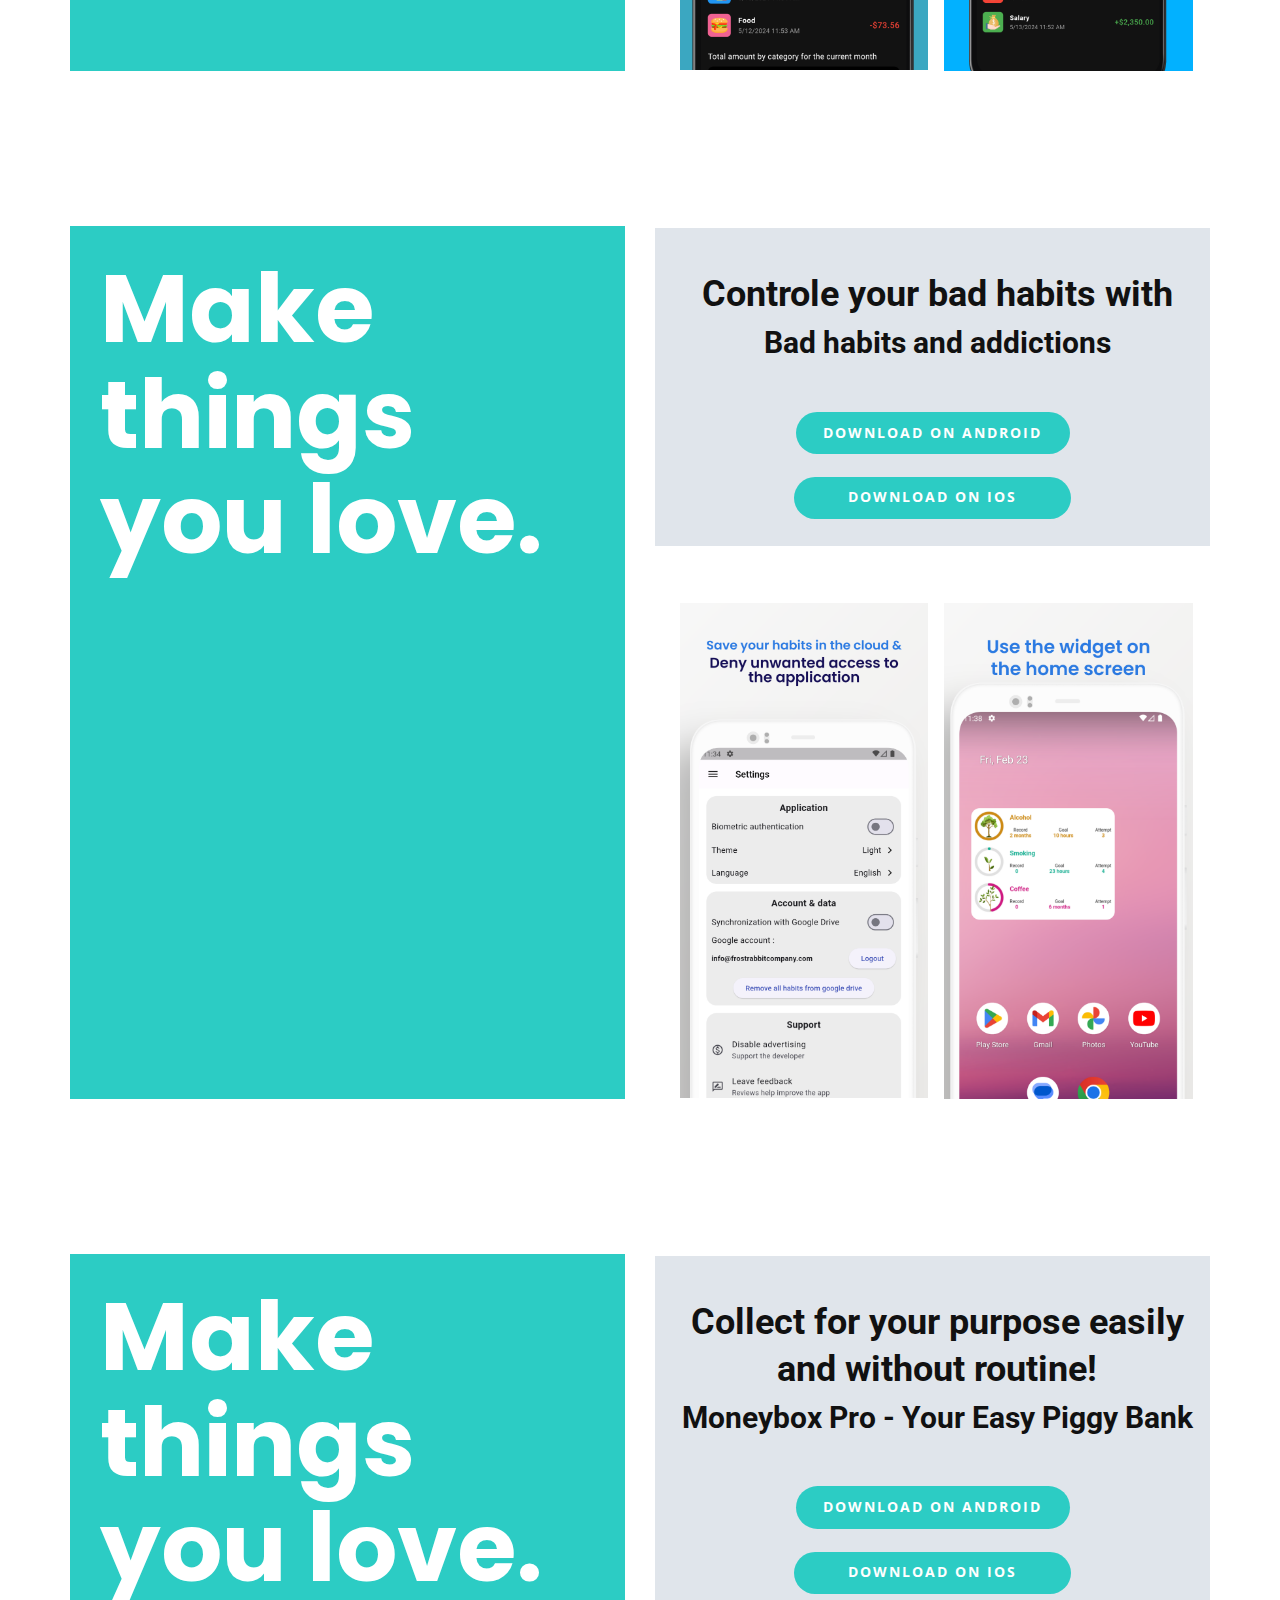
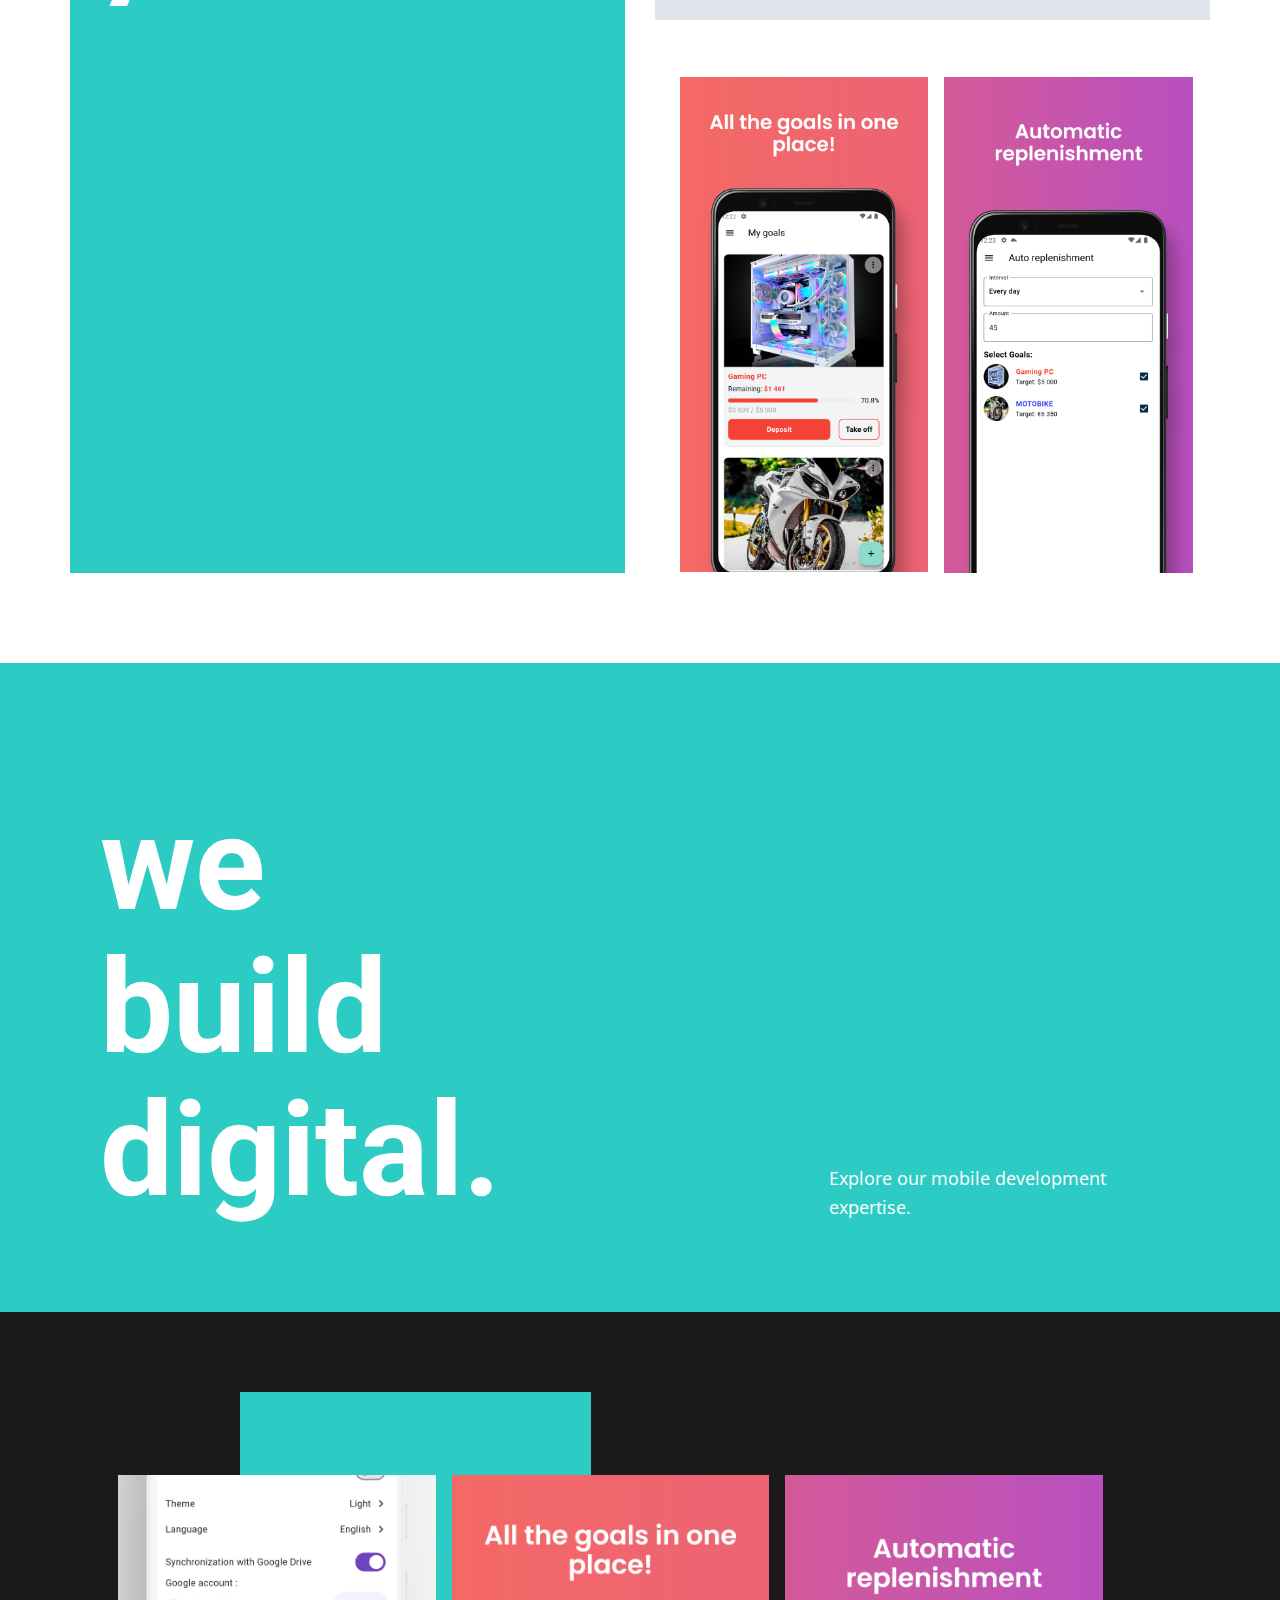
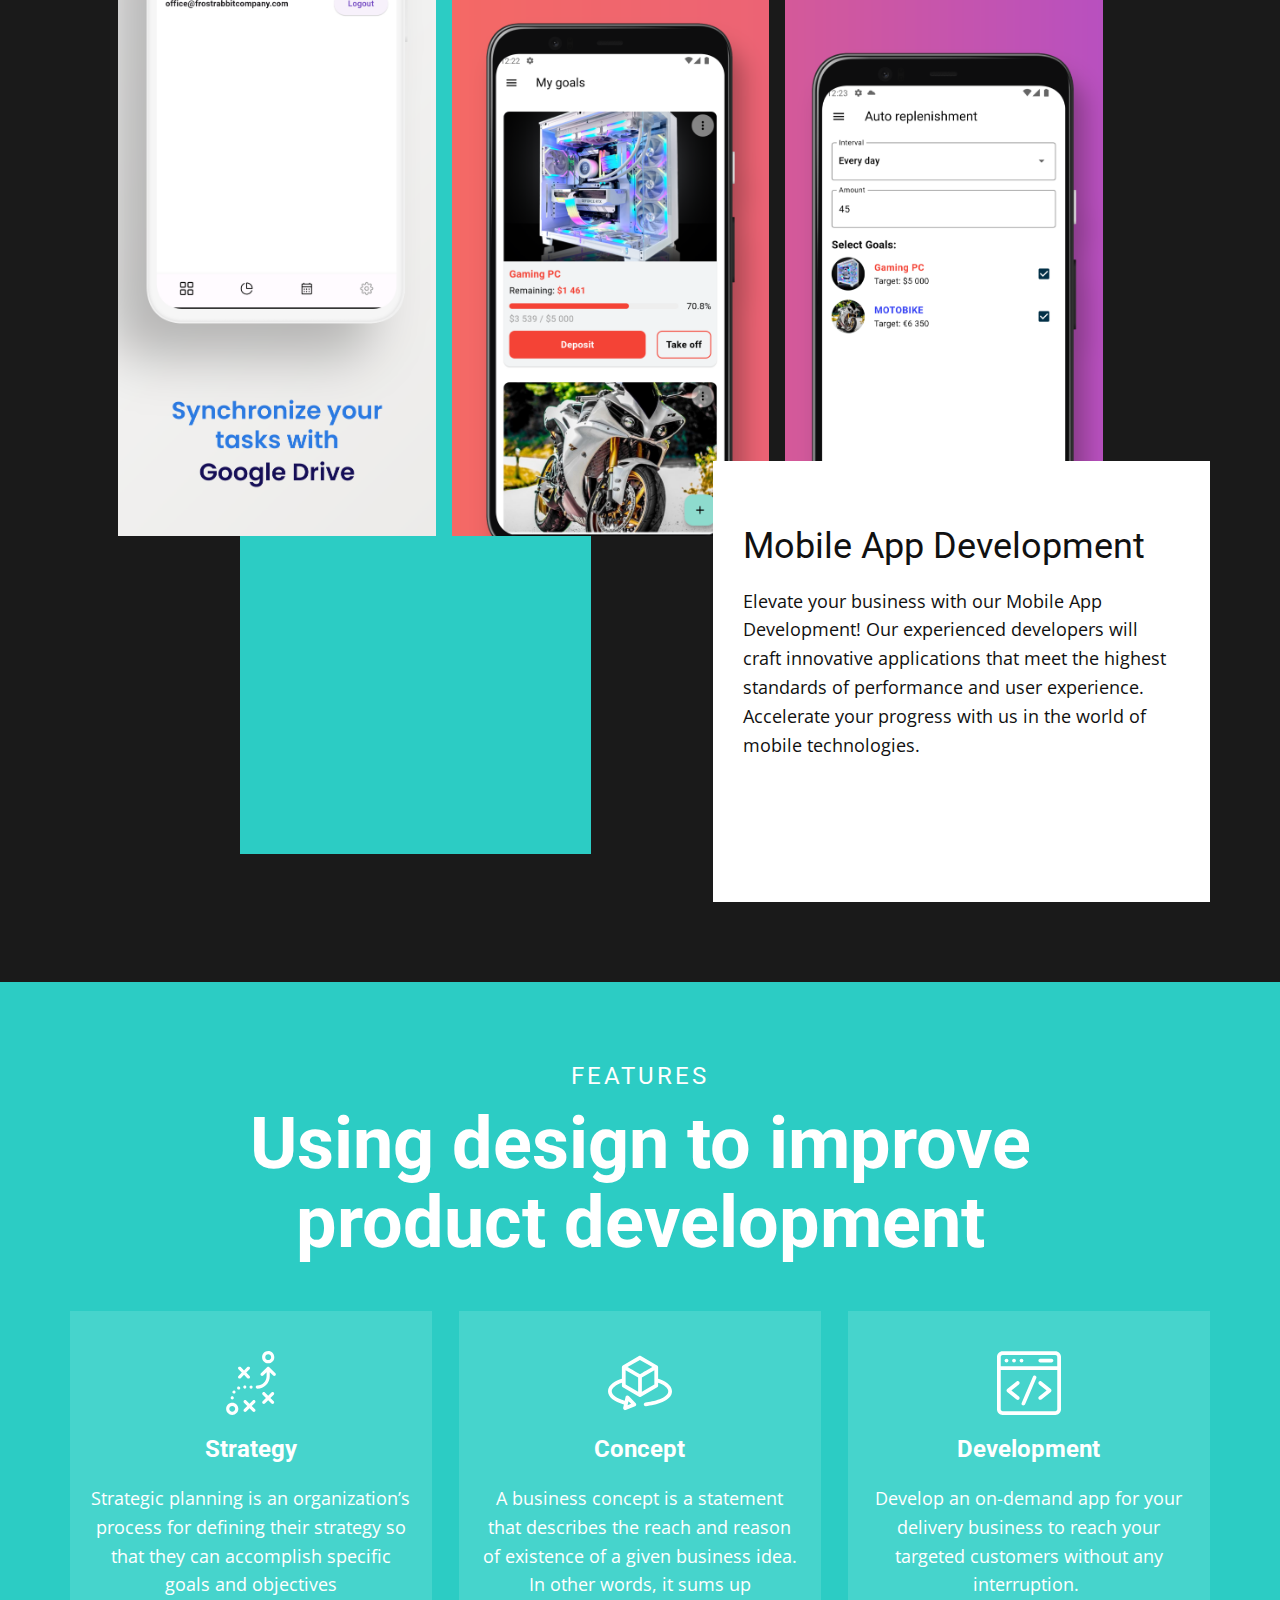
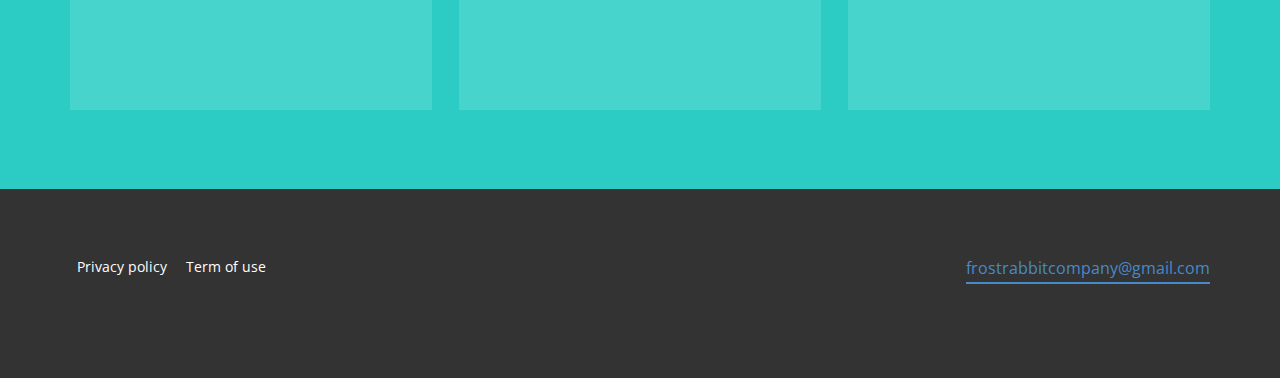
==== commit 545dc846: "Update index.html" ====
--- a/index.html
+++ b/index.html
@@ -84,6 +84,48 @@
         </div>
       </div>
     </section>
+	  <section class="u-clearfix u-white u-section-2" id="carousel_f4f0">
+      <div class="u-clearfix u-sheet u-sheet-1" bis_skin_checked="1">
+        <div class="data-layout-selected u-clearfix u-expanded-width u-gutter-30 u-layout-wrap u-layout-wrap-1" bis_skin_checked="1">
+          <div class="u-layout" bis_skin_checked="1">
+            <div class="u-layout-row" bis_skin_checked="1">
+              <div class="u-size-30" bis_skin_checked="1">
+                <div class="u-layout-col" bis_skin_checked="1">
+                  <div class="u-container-style u-layout-cell u-palette-4-base u-shape-rectangle u-size-60 u-layout-cell-1" bis_skin_checked="1">
+                    <div class="u-container-layout u-container-layout-1" bis_skin_checked="1">
+                      <h1 class="u-text u-text-default u-text-1" data-lang-ru="Make things you love." data-lang-en="Make things you love.">Make things you love.</h1>
+                    </div>
+                  </div>
+                </div>
+              </div>
+              <div class="u-size-30" bis_skin_checked="1">
+                <div class="u-layout-col" bis_skin_checked="1">
+                  <div class="u-container-style u-layout-cell u-size-30 u-layout-cell-2" bis_skin_checked="1">
+                    <div class="u-container-layout u-valign-top u-container-layout-2" bis_skin_checked="1">
+                      <div class="u-align-center u-container-style u-expanded-width u-group u-palette-5-light-2 u-shape-rectangle u-group-1" bis_skin_checked="1">
+                        <div class="u-container-layout u-container-layout-3" bis_skin_checked="1">
+                          <h2 class="u-text u-text-2" data-lang-ru="Control your finances hassle-free with<br><span style=&quot;font-size: 1.875rem;&quot;>Finance:Budget Expense Tracker</span>" data-lang-en="Controle your day with<br><span style=&quot;font-size: 1.875rem;&quot;>Control your bad habits with</span>">Controle your bad habits with<br>
+                            <span style="font-size: 1.875rem;">Bad habits and addictions</span>
+                          </h2>
+                          <a href="https://play.google.com/store/apps/details?id=com.frostrabbitcompany.expense_tracker" class="u-active-palette-4-light-1 u-btn u-btn-round u-button-style u-hover-palette-4-light-1 u-palette-4-base u-radius-50 u-btn-1" target="_blank" data-lang-ru="{&quot;content&quot;:&quot;download on android&quot;,&quot;href&quot;:&quot;google.play/&quot;}" data-lang-en="{&quot;content&quot;:&quot;download on android&quot;,&quot;href&quot;:&quot;google.play/&quot;}">download on android</a>
+                          <a href="" class="u-active-palette-4-light-1 u-btn u-btn-round u-button-style u-hover-palette-4-light-1 u-palette-4-base u-radius-50 u-btn-2" data-lang-ru="{&quot;content&quot;:&quot;download on IOS&quot;,&quot;href&quot;:&quot;https://nicepage.com/&quot;}" data-lang-en="{&quot;content&quot;:&quot;download on IOS&quot;,&quot;href&quot;:&quot;}">download on IOS</a>
+                        </div>
+                      </div>
+                    </div>
+                  </div>
+                  <div class="u-container-style u-layout-cell u-size-30 u-layout-cell-3" bis_skin_checked="1">
+                    <div class="u-container-layout u-valign-top u-container-layout-4" bis_skin_checked="1">
+                      <img class="u-image u-image-default u-image-1" src="images/GooglePixel4XLScreenshot4.png" alt="" data-image-width="1520" data-image-height="3040" data-lang-ru="" data-lang-en="">
+                      <img class="u-expanded-height u-image u-image-default u-image-2" src="images/GooglePixel4XLScreenshot5.png" alt="" data-image-width="1520" data-image-height="3040" data-lang-ru="" data-lang-en="">
+                    </div>
+                  </div>
+                </div>
+              </div>
+            </div>
+          </div>
+        </div>
+      </div>
+    </section>
     <section class="u-clearfix u-white u-section-2" id="carousel_f4f0">
       <div class="u-clearfix u-sheet u-sheet-1">
         <div class="data-layout-selected u-clearfix u-expanded-width u-gutter-30 u-layout-wrap u-layout-wrap-1">
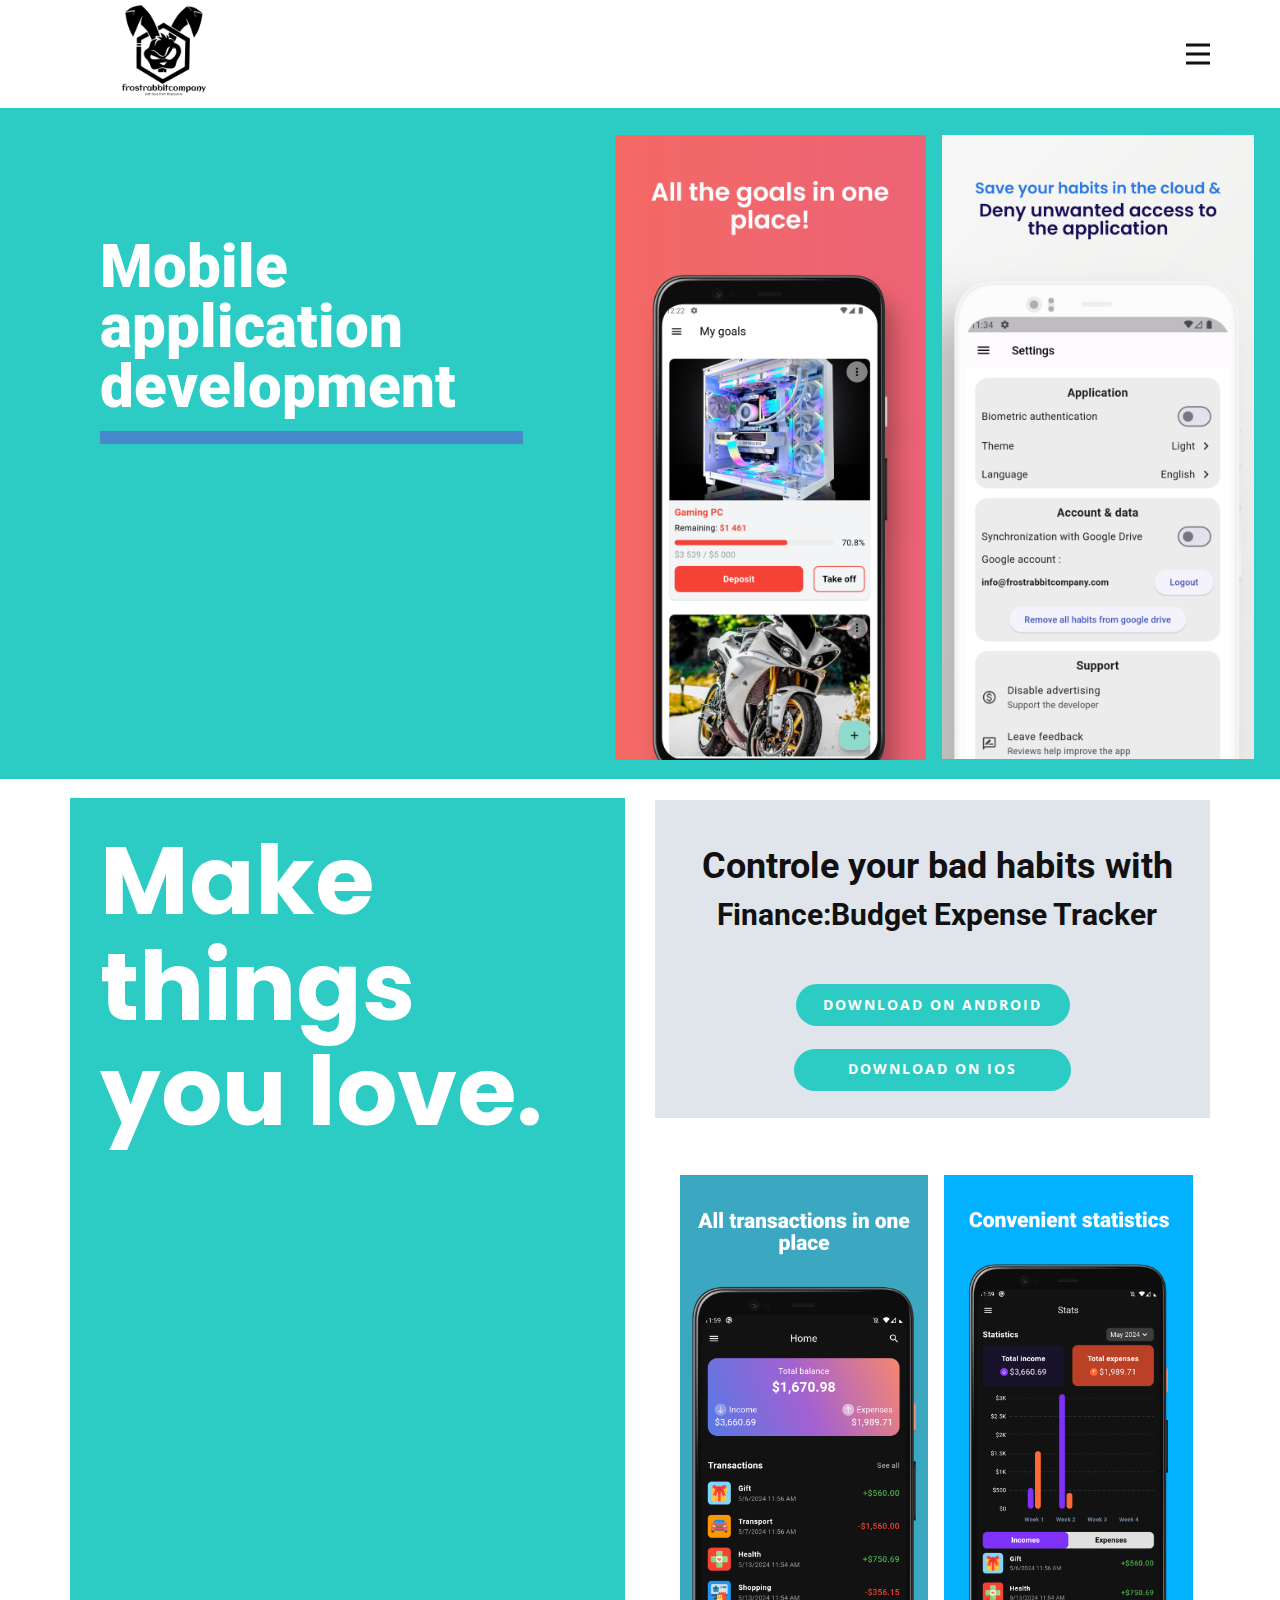
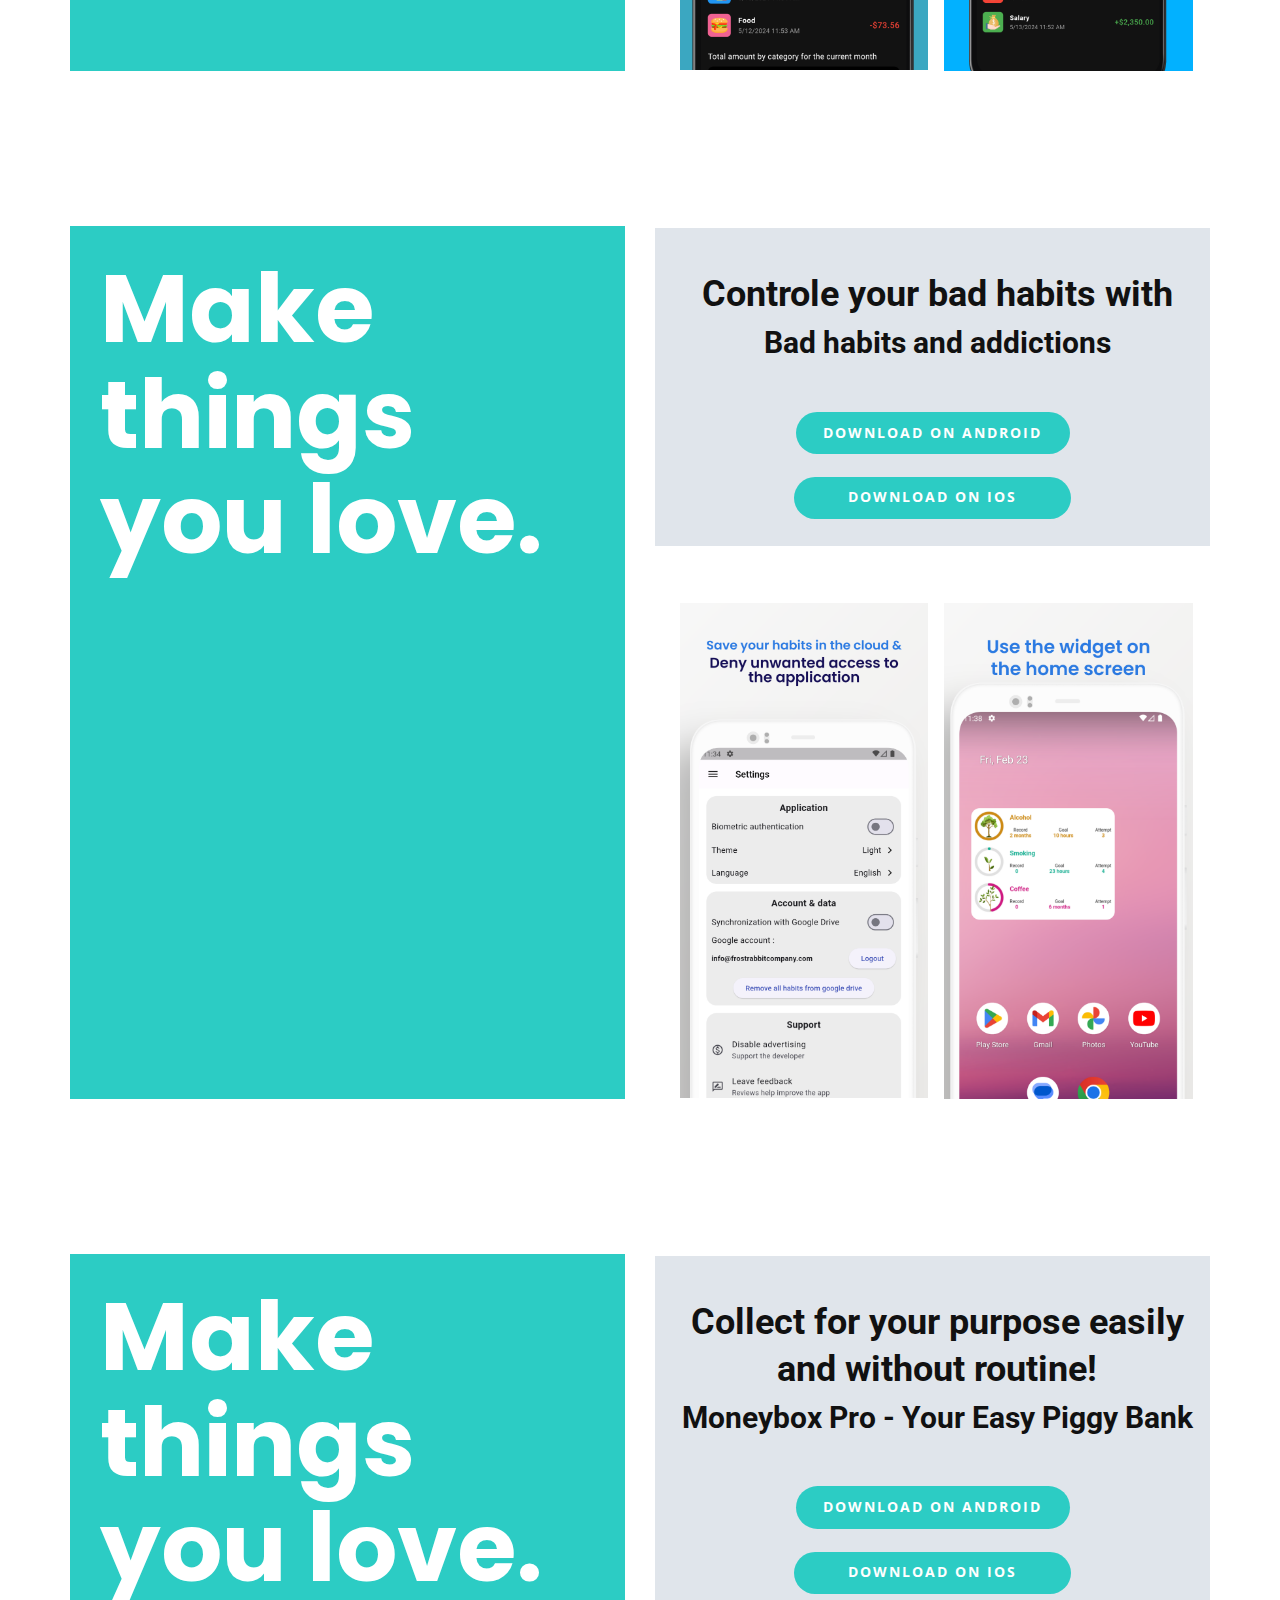
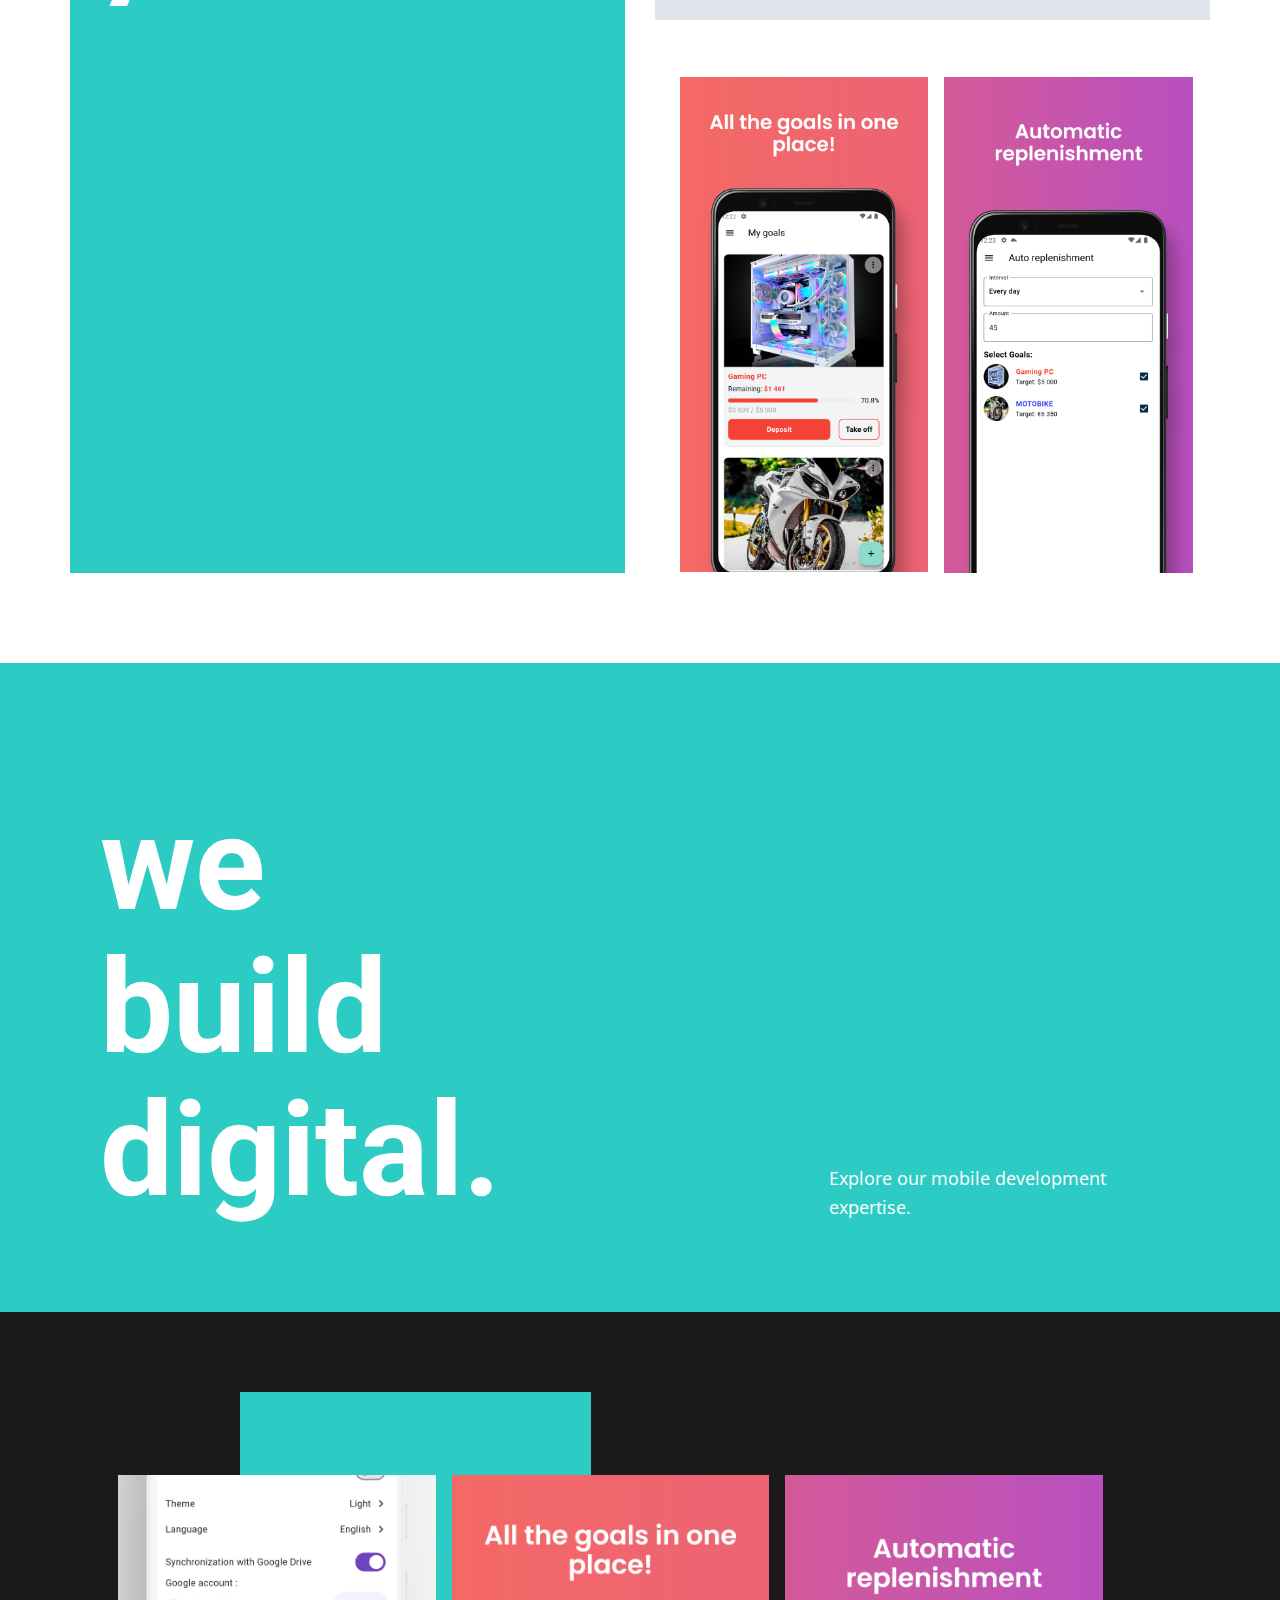
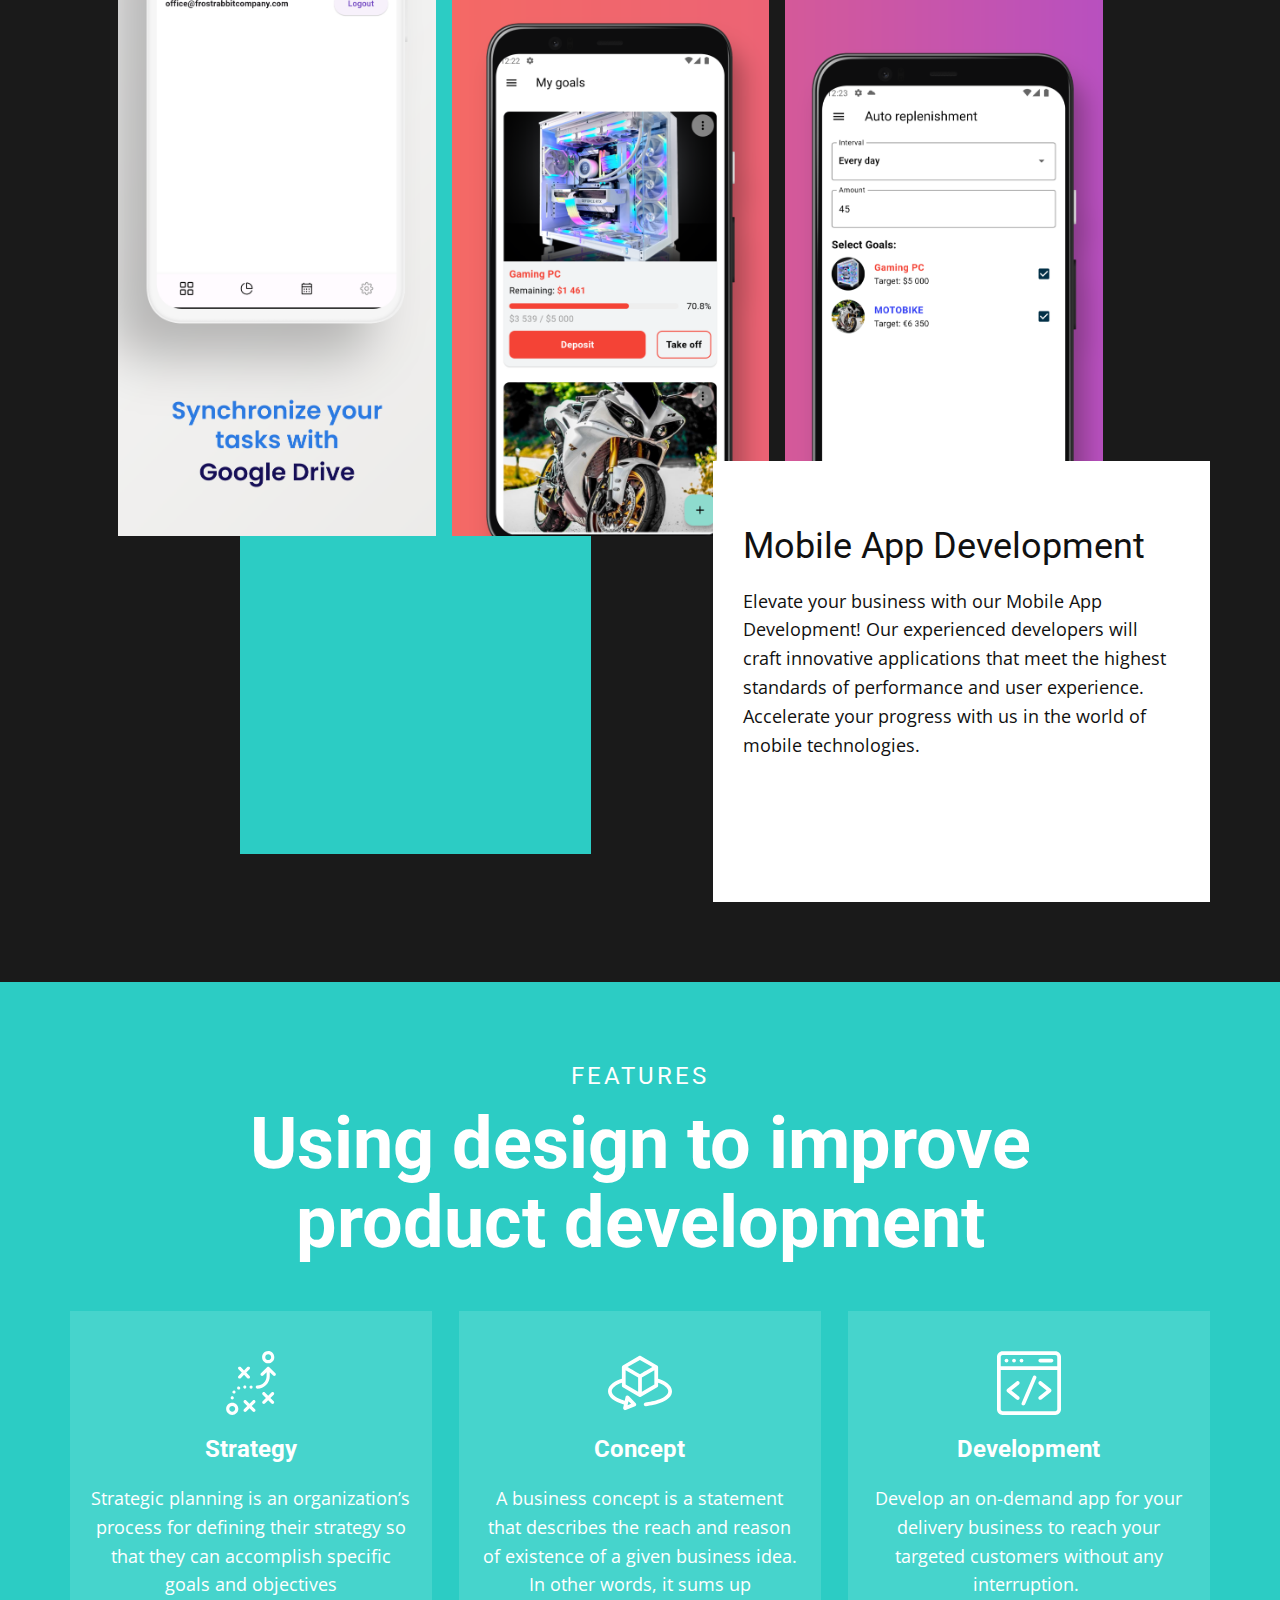
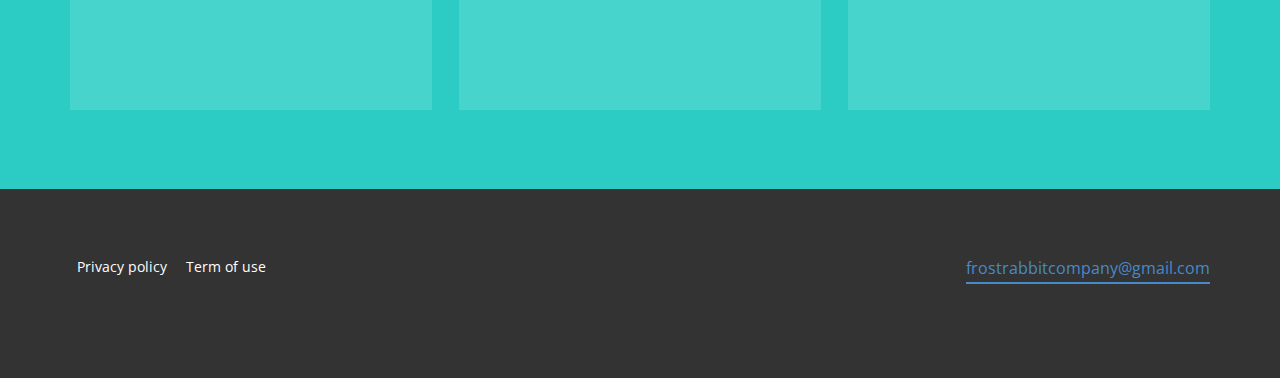
==== commit a2f97c53: "Update index.html" ====
--- a/index.html
+++ b/index.html
@@ -104,8 +104,8 @@
                     <div class="u-container-layout u-valign-top u-container-layout-2" bis_skin_checked="1">
                       <div class="u-align-center u-container-style u-expanded-width u-group u-palette-5-light-2 u-shape-rectangle u-group-1" bis_skin_checked="1">
                         <div class="u-container-layout u-container-layout-3" bis_skin_checked="1">
-                          <h2 class="u-text u-text-2" data-lang-ru="Control your finances hassle-free with<br><span style=&quot;font-size: 1.875rem;&quot;>Finance:Budget Expense Tracker</span>" data-lang-en="Controle your day with<br><span style=&quot;font-size: 1.875rem;&quot;>Control your bad habits with</span>">Controle your bad habits with<br>
-                            <span style="font-size: 1.875rem;">Bad habits and addictions</span>
+                          <h2 class="u-text u-text-2" data-lang-ru="Control your finances hassle-free with<br><span style=&quot;font-size: 1.875rem;&quot;>Finance:Budget Expense Tracker</span>" data-lang-en="Controle your day with<br><span style=&quot;font-size: 1.875rem;&quot;>Control your finances hassle-free with</span>">Controle your bad habits with<br>
+                            <span style="font-size: 1.875rem;">Finance:Budget Expense Tracker</span>
                           </h2>
                           <a href="https://play.google.com/store/apps/details?id=com.frostrabbitcompany.expense_tracker" class="u-active-palette-4-light-1 u-btn u-btn-round u-button-style u-hover-palette-4-light-1 u-palette-4-base u-radius-50 u-btn-1" target="_blank" data-lang-ru="{&quot;content&quot;:&quot;download on android&quot;,&quot;href&quot;:&quot;google.play/&quot;}" data-lang-en="{&quot;content&quot;:&quot;download on android&quot;,&quot;href&quot;:&quot;google.play/&quot;}">download on android</a>
                           <a href="" class="u-active-palette-4-light-1 u-btn u-btn-round u-button-style u-hover-palette-4-light-1 u-palette-4-base u-radius-50 u-btn-2" data-lang-ru="{&quot;content&quot;:&quot;download on IOS&quot;,&quot;href&quot;:&quot;https://nicepage.com/&quot;}" data-lang-en="{&quot;content&quot;:&quot;download on IOS&quot;,&quot;href&quot;:&quot;}">download on IOS</a>
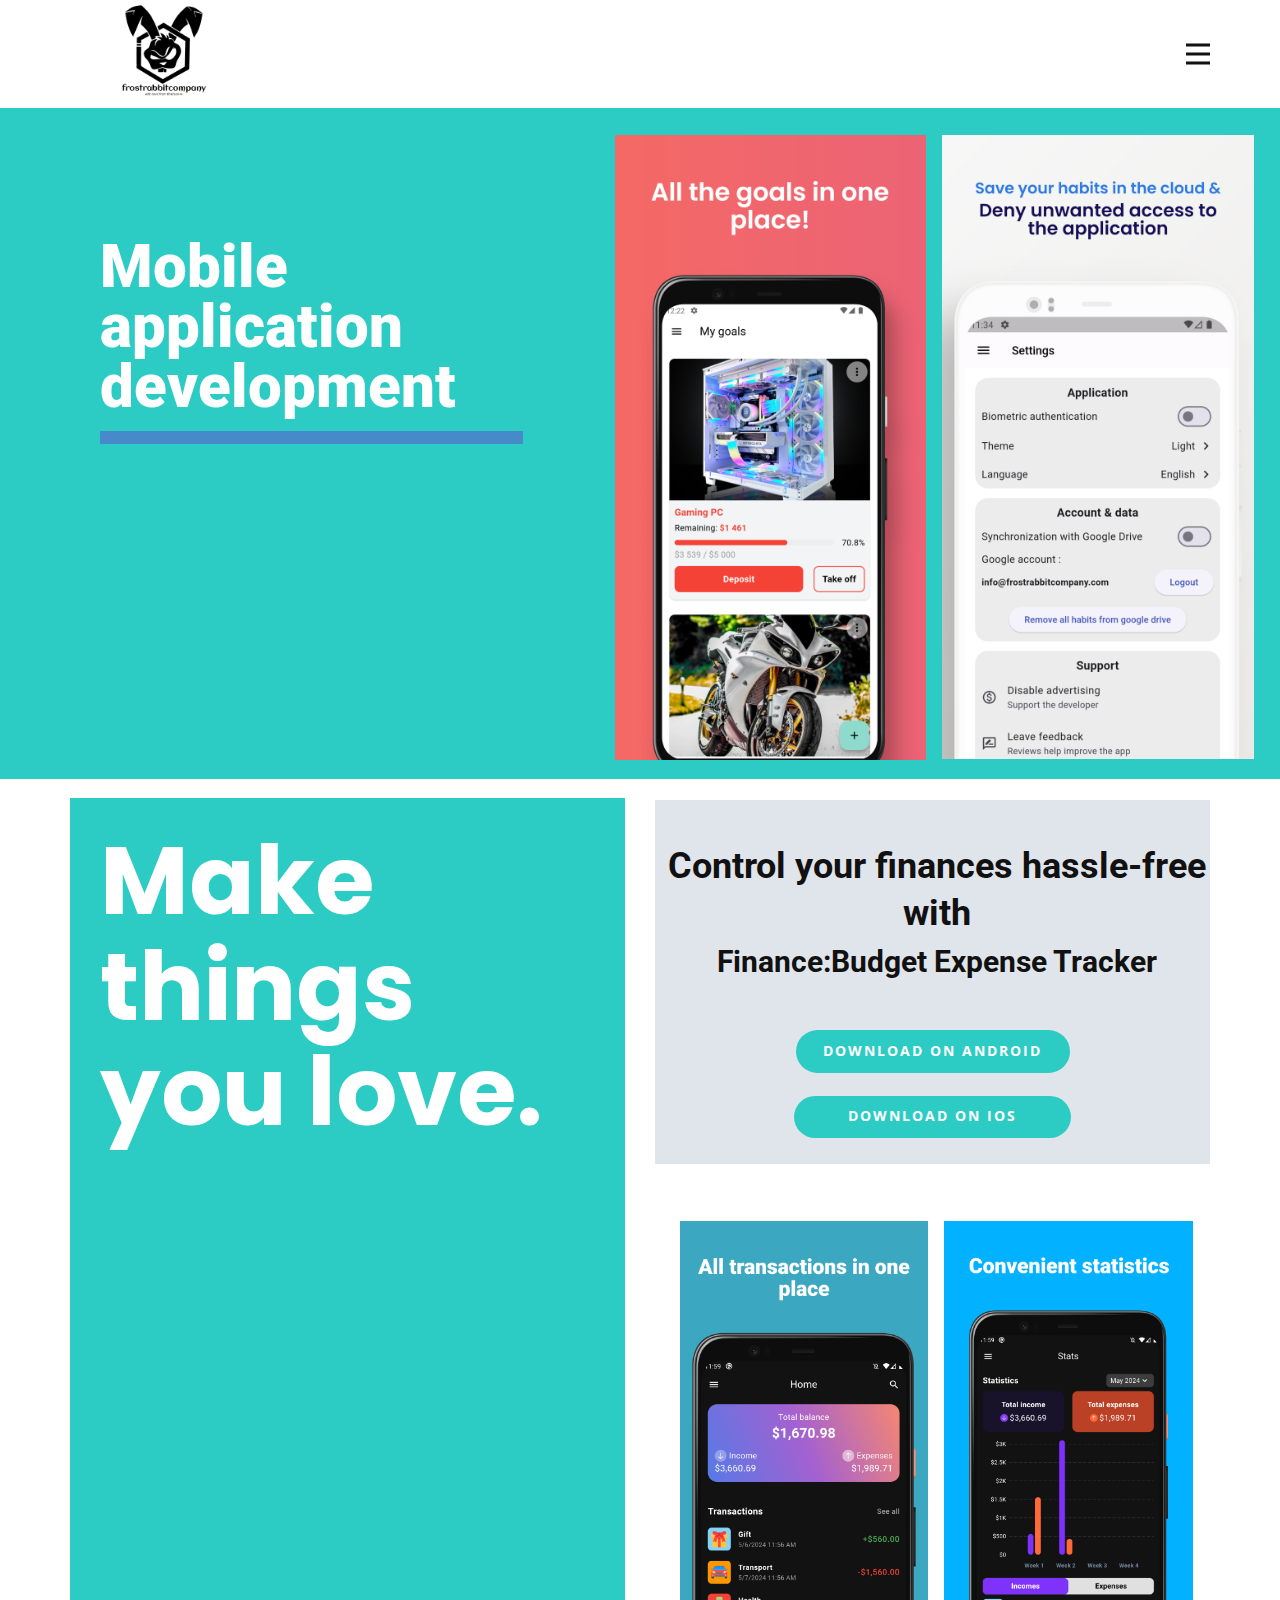
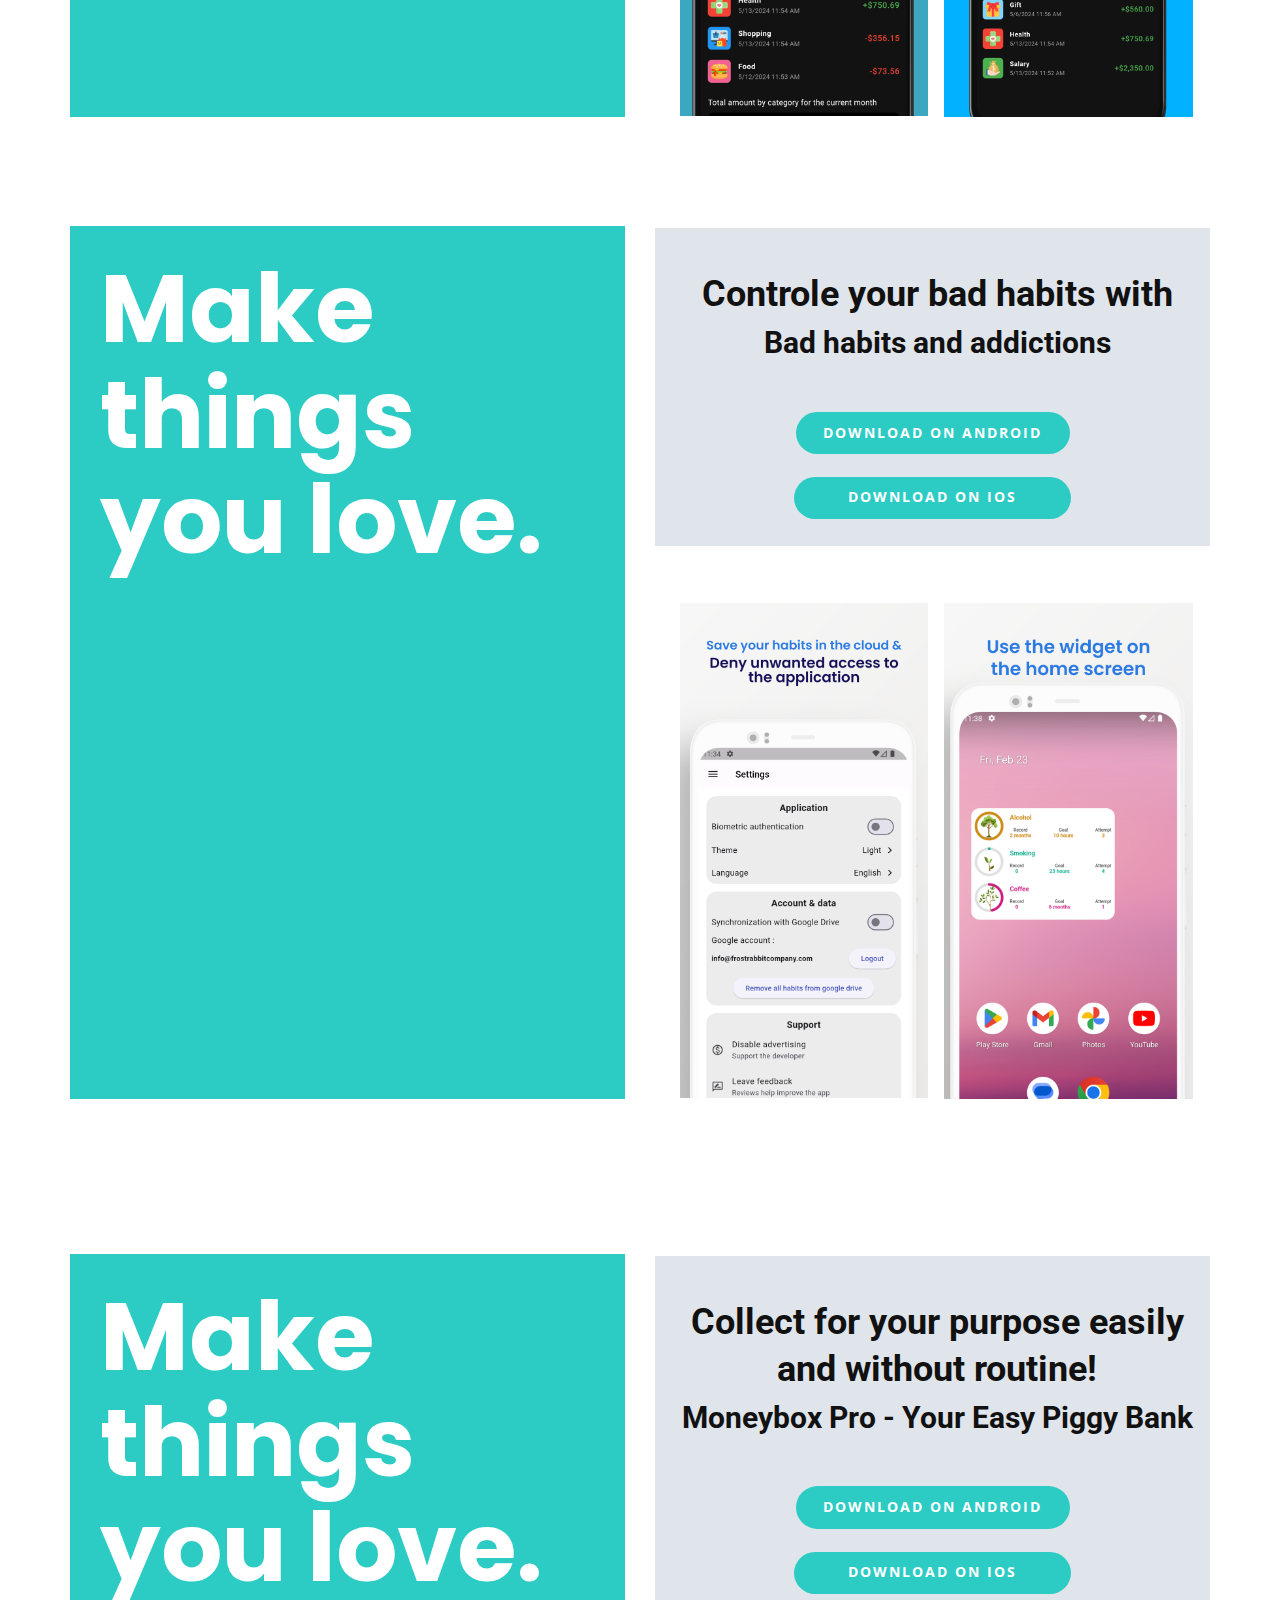
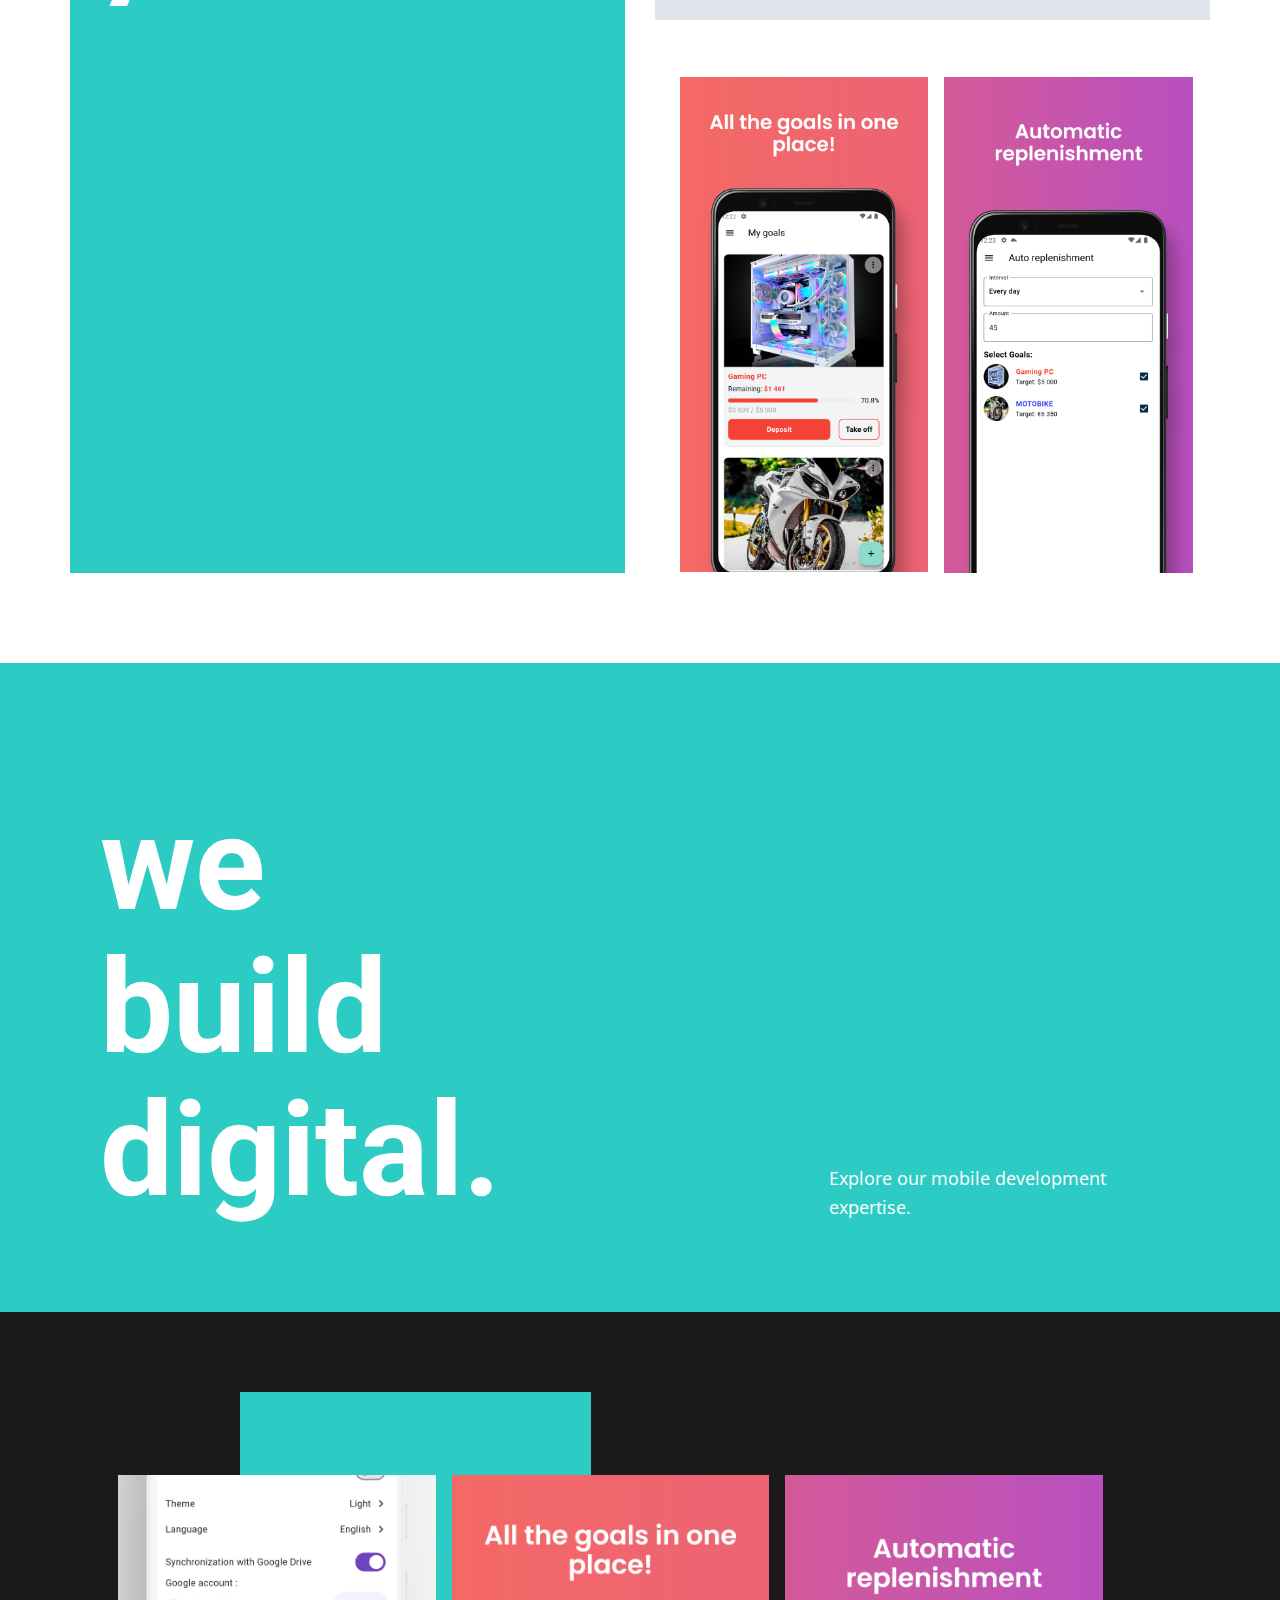
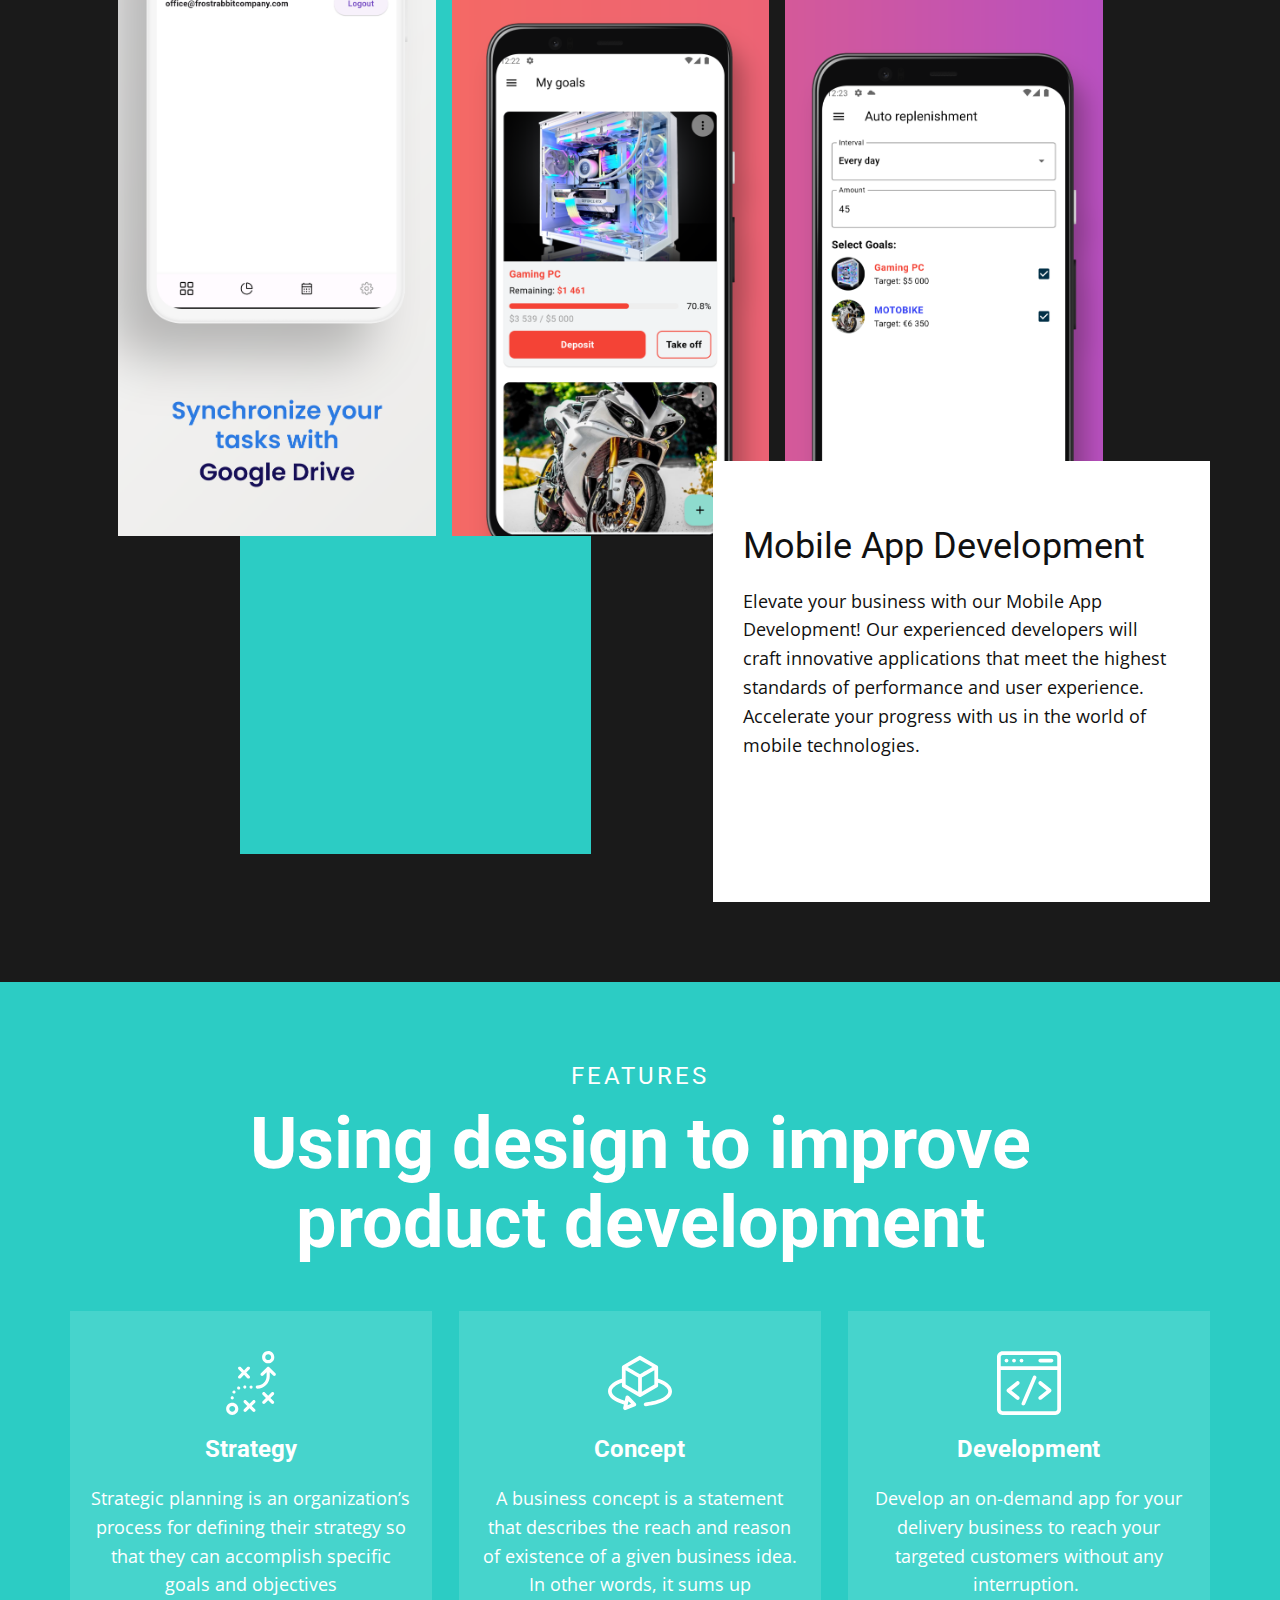
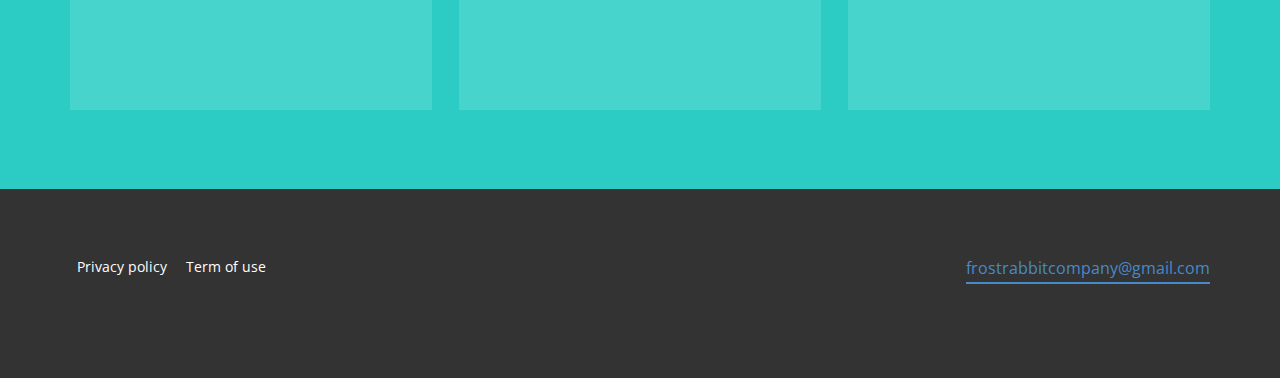
==== commit 510c955a: "Update index.html" ====
--- a/index.html
+++ b/index.html
@@ -104,11 +104,11 @@
                     <div class="u-container-layout u-valign-top u-container-layout-2" bis_skin_checked="1">
                       <div class="u-align-center u-container-style u-expanded-width u-group u-palette-5-light-2 u-shape-rectangle u-group-1" bis_skin_checked="1">
                         <div class="u-container-layout u-container-layout-3" bis_skin_checked="1">
-                          <h2 class="u-text u-text-2" data-lang-ru="Control your finances hassle-free with<br><span style=&quot;font-size: 1.875rem;&quot;>Finance:Budget Expense Tracker</span>" data-lang-en="Controle your day with<br><span style=&quot;font-size: 1.875rem;&quot;>Control your finances hassle-free with</span>">Controle your bad habits with<br>
+                          <h2 class="u-text u-text-2" data-lang-ru="Control your finances hassle-free with<br><span style=&quot;font-size: 1.875rem;&quot;>Finance:Budget Expense Tracker</span>" data-lang-en="Control your finances hassle-free with<br><span style=&quot;font-size: 1.875rem;&quot;>Control your finances hassle-free with</span>">Control your finances hassle-free with<br>
                             <span style="font-size: 1.875rem;">Finance:Budget Expense Tracker</span>
                           </h2>
                           <a href="https://play.google.com/store/apps/details?id=com.frostrabbitcompany.expense_tracker" class="u-active-palette-4-light-1 u-btn u-btn-round u-button-style u-hover-palette-4-light-1 u-palette-4-base u-radius-50 u-btn-1" target="_blank" data-lang-ru="{&quot;content&quot;:&quot;download on android&quot;,&quot;href&quot;:&quot;google.play/&quot;}" data-lang-en="{&quot;content&quot;:&quot;download on android&quot;,&quot;href&quot;:&quot;google.play/&quot;}">download on android</a>
-                          <a href="" class="u-active-palette-4-light-1 u-btn u-btn-round u-button-style u-hover-palette-4-light-1 u-palette-4-base u-radius-50 u-btn-2" data-lang-ru="{&quot;content&quot;:&quot;download on IOS&quot;,&quot;href&quot;:&quot;https://nicepage.com/&quot;}" data-lang-en="{&quot;content&quot;:&quot;download on IOS&quot;,&quot;href&quot;:&quot;}">download on IOS</a>
+                          <a href="" class="u-active-palette-4-light-1 u-btn u-btn-round u-button-style u-hover-palette-4-light-1 u-palette-4-base u-radius-50 u-btn-2" data-lang-ru="{&quot;content&quot;:&quot;download on IOS&quot;,&quot;href&quot;:&quot&quot;}" data-lang-en="{&quot;content&quot;:&quot;download on IOS&quot;,&quot;href&quot;:&quot;}">download on IOS</a>
                         </div>
                       </div>
                     </div>
